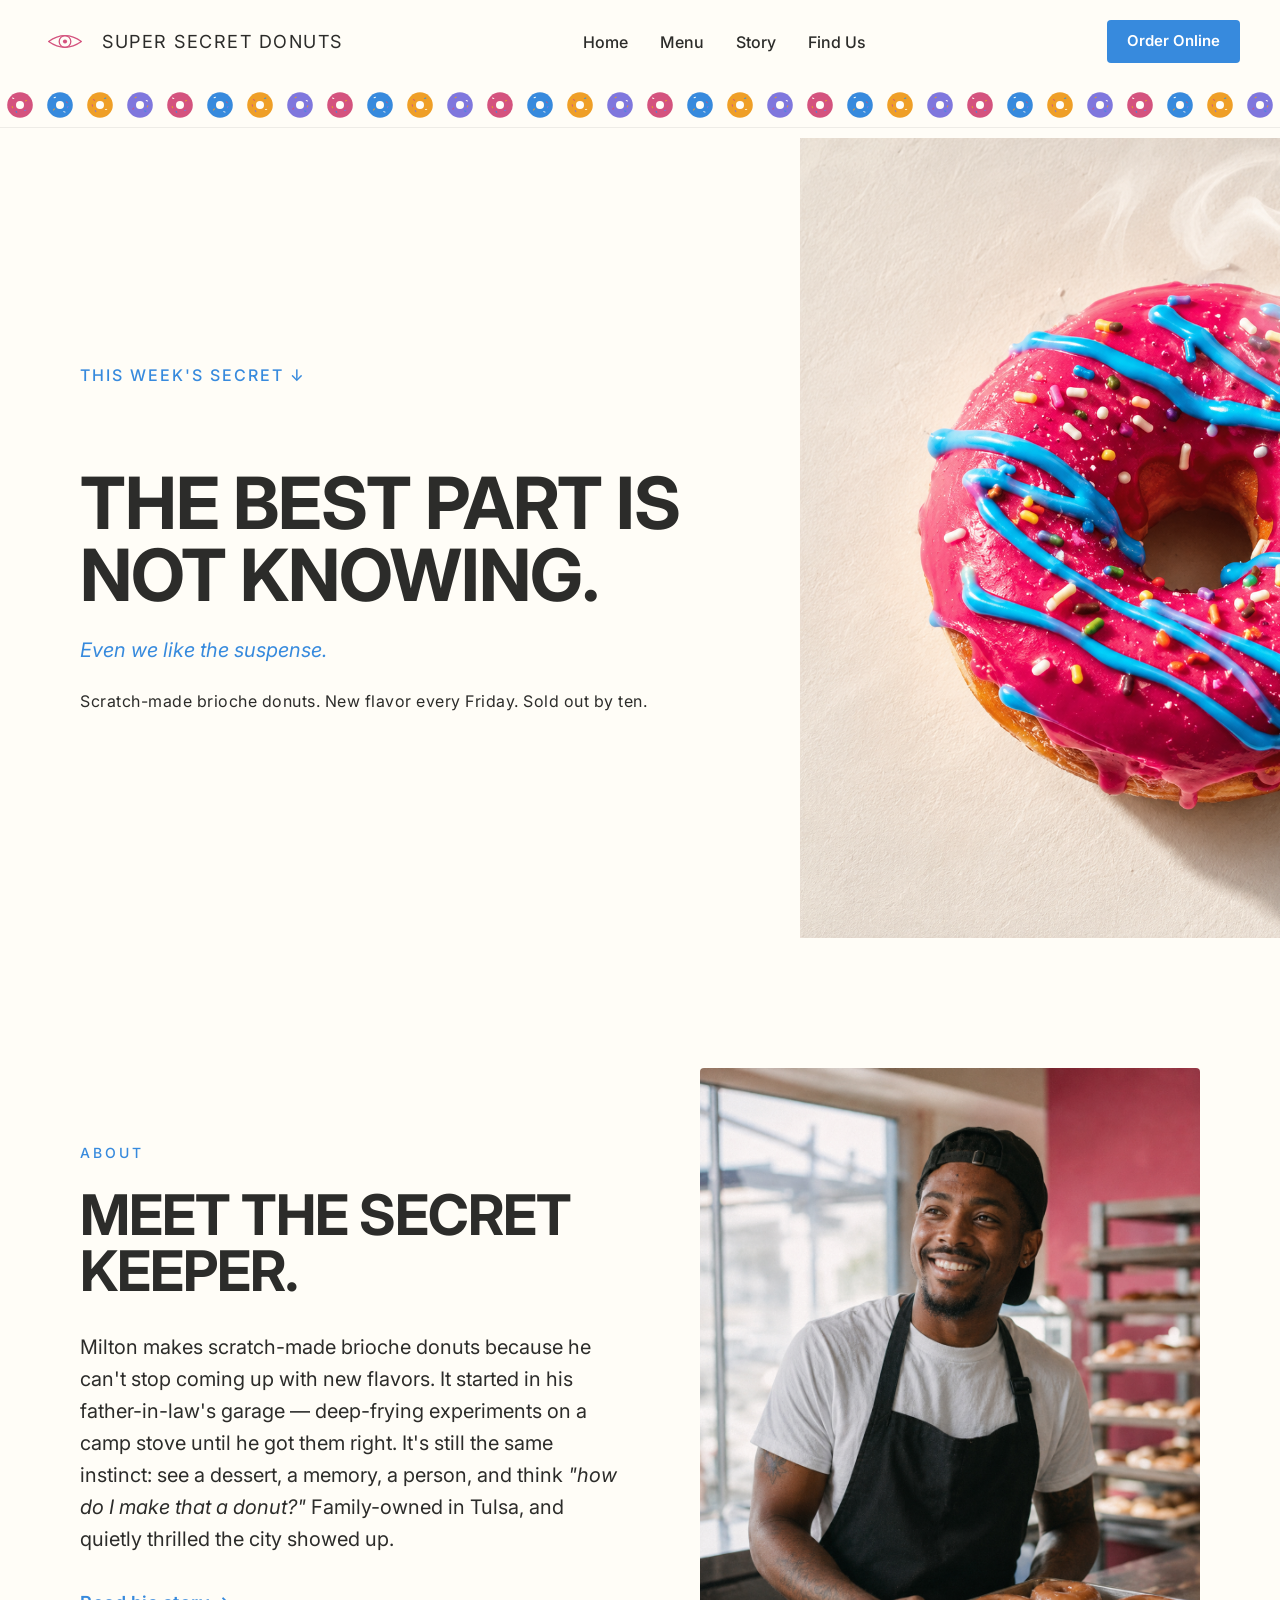
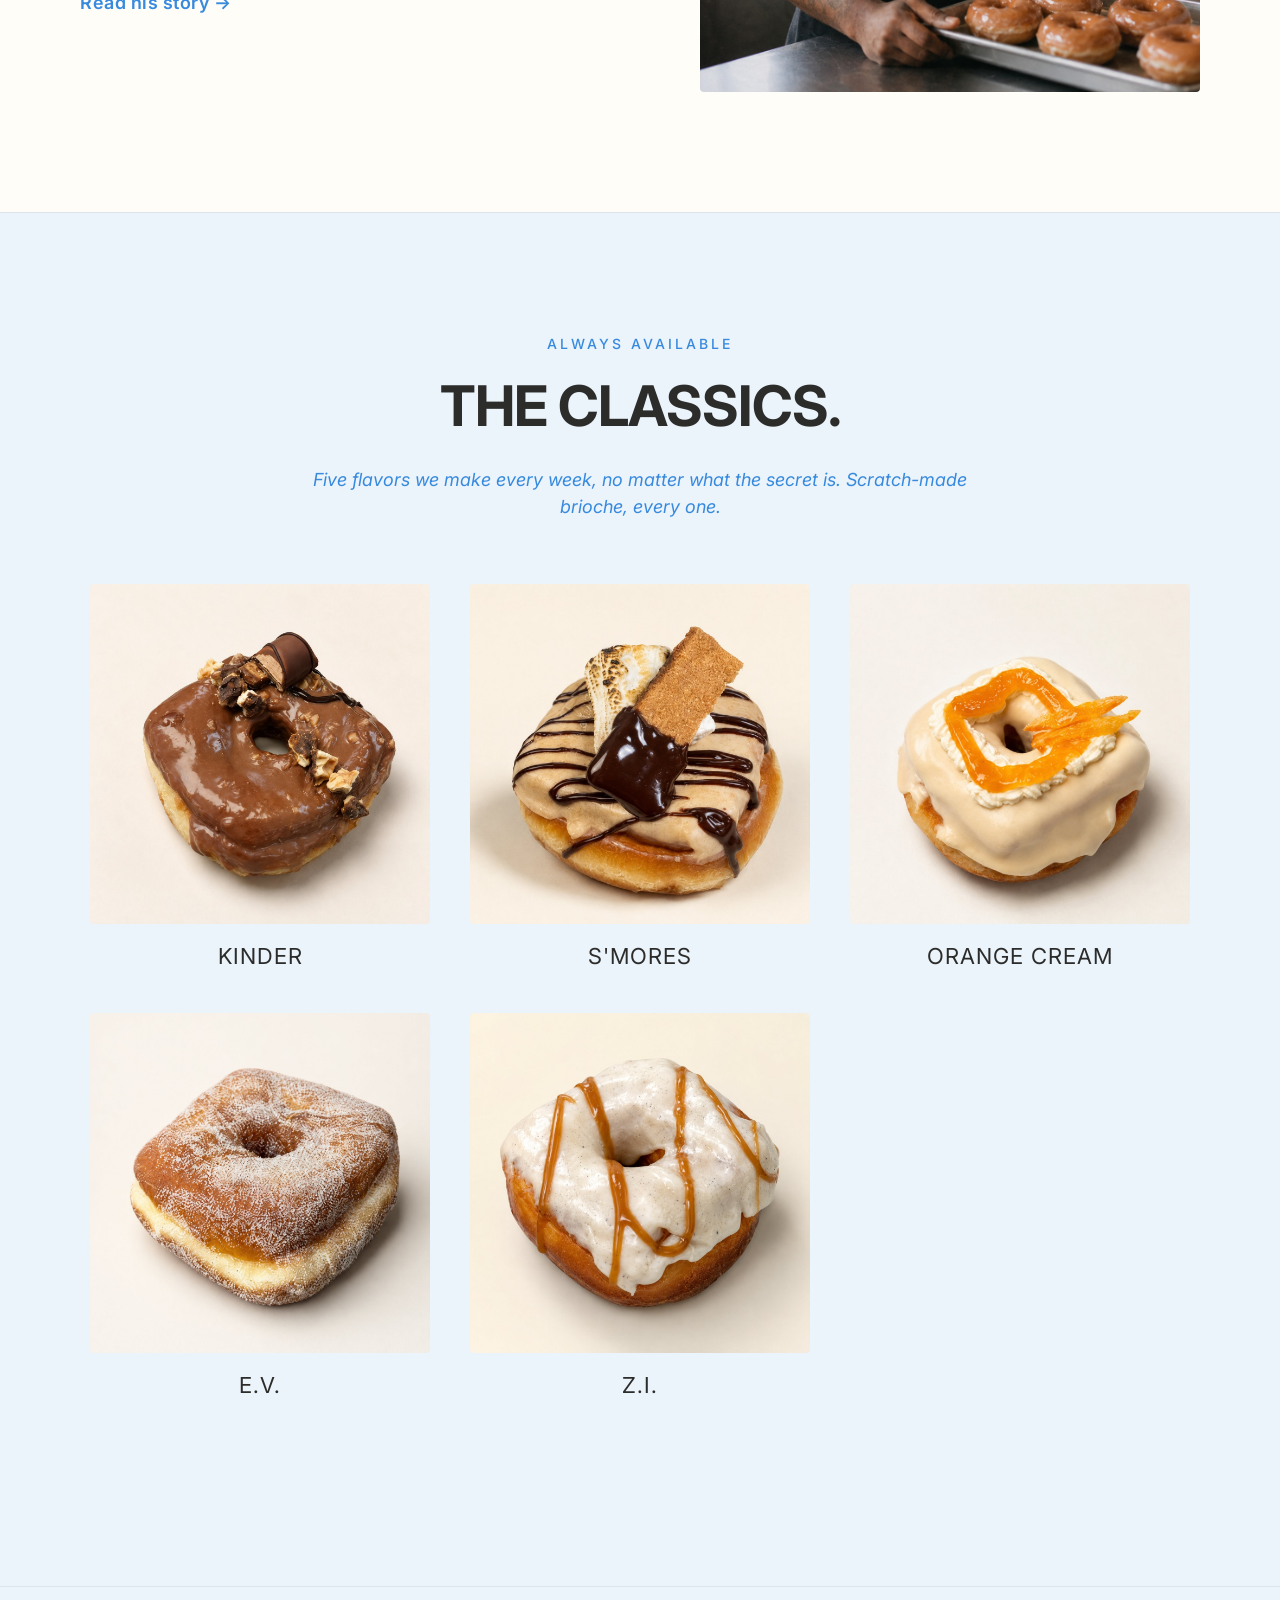
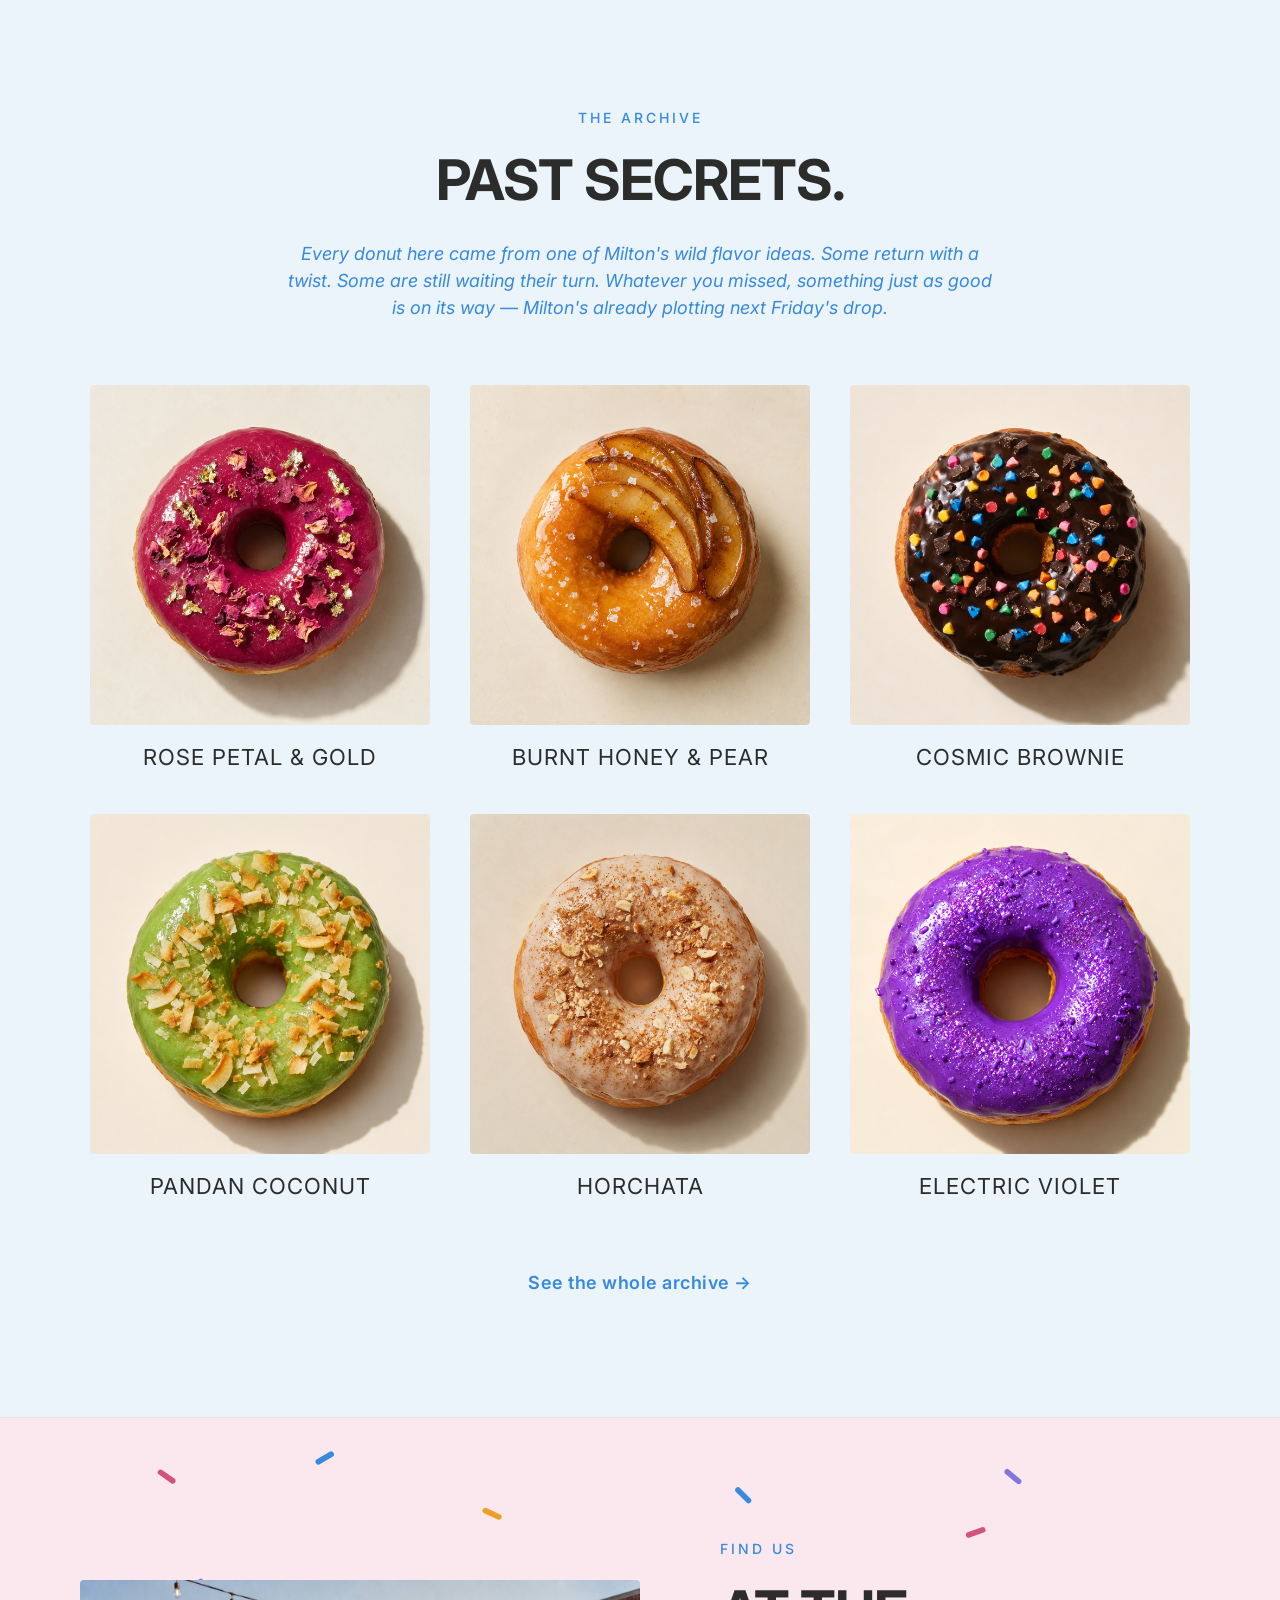
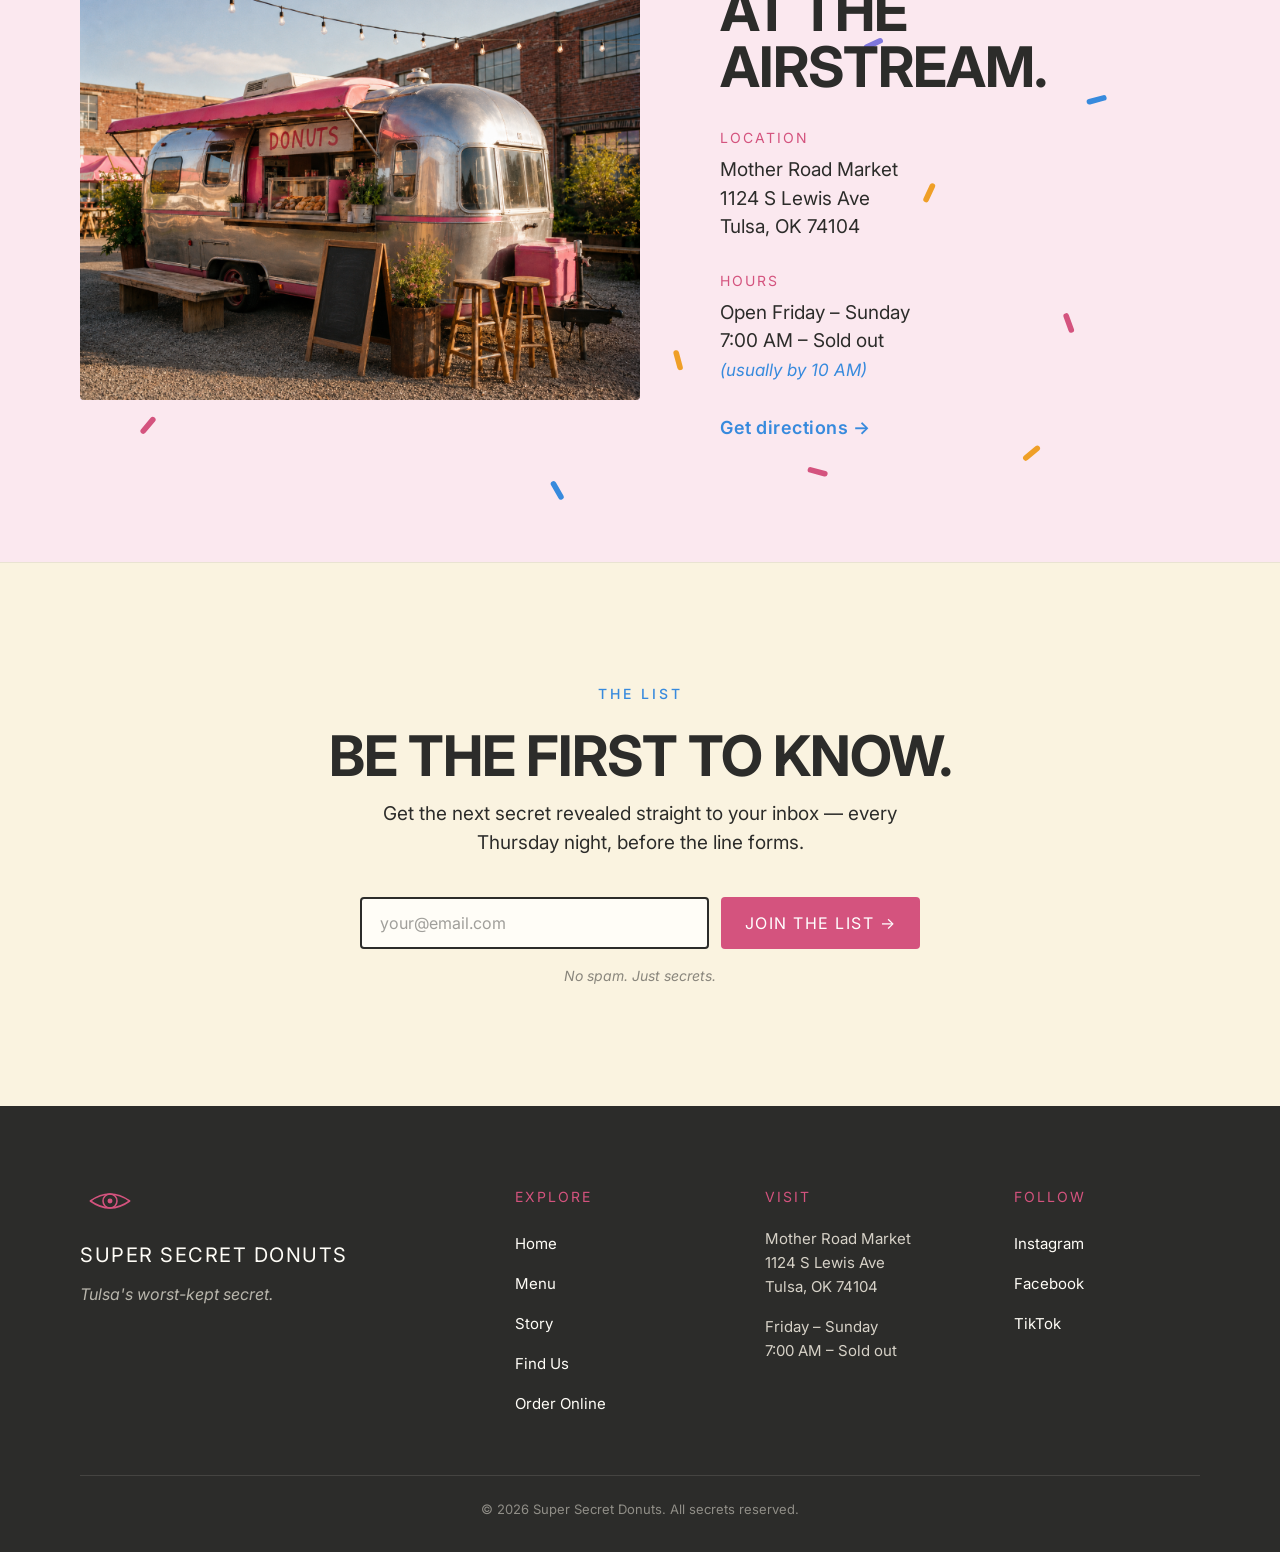
==== index.html @ f41af001 "Add files via upload" ====
<!DOCTYPE html>
<html lang="en">
<head>
<meta charset="UTF-8" />
<meta name="viewport" content="width=device-width, initial-scale=1.0" />
<title>Super Secret Donuts — Tulsa</title>
<link rel="stylesheet" href="styles.css" />
<link href="https://fonts.googleapis.com/css2?family=Inter:wght@400;500;600&display=swap" rel="stylesheet" />
</head>
<body>
<!-- NAVIGATION BAR -->
<nav class="nav">
<div class="nav-left">
<svg class="logo" viewBox="-2 -4 104 58" xmlns="http://www.w3.org/2000/svg" aria-label="Super Secret Donuts logo">
<path d="M 12 25 Q 50 -2 88 25 Q 50 52 12 25 Z" fill="none" stroke="#D4537E" stroke-width="3" stroke-linejoin="round"/>
<circle cx="50" cy="25" r="13.5" fill="none" stroke="#D4537E" stroke-width="3"/>
<circle cx="50" cy="25" r="4.8" fill="#D4537E"/>
</svg>
<span class="wordmark">SUPER SECRET DONUTS</span>
</div>
<ul class="nav-links">
<li><a href="index.html">Home</a></li>
<li><a href="menu.html">Menu</a></li>
<li><a href="story.html">Story</a></li>
<li><a href="findus.html">Find Us</a></li>
</ul>
<a href="order.html" class="order-button">Order Online</a>
</nav>

<!-- DONUT BORDER STRIP -->
<div class="donut-border" aria-hidden="true">
<svg width="0" height="0" style="position:absolute" aria-hidden="true">
<defs>
<g id="donut-mag"><circle cx="20" cy="20" r="16" fill="#D4537E"/><circle cx="20" cy="20" r="5" fill="#FFFDF7"/><rect x="10" y="11" width="3" height="1.2" rx="0.6" fill="#FFFDF7" transform="rotate(25 11.5 11.6)"/><rect x="26" y="14" width="3" height="1.2" rx="0.6" fill="#EF9F27" transform="rotate(-30 27.5 14.6)"/><rect x="14" y="28" width="3" height="1.2" rx="0.6" fill="#378ADD" transform="rotate(55 15.5 28.6)"/><rect x="25" y="26" width="3" height="1.2" rx="0.6" fill="#7F77DD" transform="rotate(-15 26.5 26.6)"/><rect x="9" y="22" width="3" height="1.2" rx="0.6" fill="#EF9F27" transform="rotate(70 10.5 22.6)"/></g>
<g id="donut-cyan"><circle cx="20" cy="20" r="16" fill="#378ADD"/><circle cx="20" cy="20" r="5" fill="#FFFDF7"/><rect x="12" y="10" width="3" height="1.2" rx="0.6" fill="#FFFDF7" transform="rotate(-20 13.5 10.6)"/><rect x="27" y="16" width="3" height="1.2" rx="0.6" fill="#D4537E" transform="rotate(40 28.5 16.6)"/><rect x="11" y="25" width="3" height="1.2" rx="0.6" fill="#EF9F27" transform="rotate(-50 12.5 25.6)"/><rect x="24" y="28" width="3" height="1.2" rx="0.6" fill="#FFFDF7" transform="rotate(20 25.5 28.6)"/><rect x="28" y="22" width="3" height="1.2" rx="0.6" fill="#7F77DD" transform="rotate(-60 29.5 22.6)"/></g>
<g id="donut-yel"><circle cx="20" cy="20" r="16" fill="#EF9F27"/><circle cx="20" cy="20" r="5" fill="#FFFDF7"/><rect x="11" y="13" width="3" height="1.2" rx="0.6" fill="#D4537E" transform="rotate(35 12.5 13.6)"/><rect x="25" y="11" width="3" height="1.2" rx="0.6" fill="#378ADD" transform="rotate(-25 26.5 11.6)"/><rect x="13" y="27" width="3" height="1.2" rx="0.6" fill="#7F77DD" transform="rotate(60 14.5 27.6)"/><rect x="26" y="25" width="3" height="1.2" rx="0.6" fill="#FFFDF7" transform="rotate(-10 27.5 25.6)"/><rect x="9" y="20" width="3" height="1.2" rx="0.6" fill="#D4537E" transform="rotate(75 10.5 20.6)"/></g>
<g id="donut-pur"><circle cx="20" cy="20" r="16" fill="#7F77DD"/><circle cx="20" cy="20" r="5" fill="#FFFDF7"/><rect x="13" y="10" width="3" height="1.2" rx="0.6" fill="#EF9F27" transform="rotate(-30 14.5 10.6)"/><rect x="27" y="14" width="3" height="1.2" rx="0.6" fill="#FFFDF7" transform="rotate(25 28.5 14.6)"/><rect x="10" y="24" width="3" height="1.2" rx="0.6" fill="#D4537E" transform="rotate(-55 11.5 24.6)"/><rect x="25" y="27" width="3" height="1.2" rx="0.6" fill="#378ADD" transform="rotate(15 26.5 27.6)"/><rect x="28" y="21" width="3" height="1.2" rx="0.6" fill="#EF9F27" transform="rotate(-65 29.5 21.6)"/></g>
</defs>
</svg>
<svg class="donut-icon" viewBox="0 0 40 40" xmlns="http://www.w3.org/2000/svg"><use href="#donut-mag"/></svg>
<svg class="donut-icon" viewBox="0 0 40 40" xmlns="http://www.w3.org/2000/svg"><use href="#donut-cyan"/></svg>
<svg class="donut-icon" viewBox="0 0 40 40" xmlns="http://www.w3.org/2000/svg"><use href="#donut-yel"/></svg>
<svg class="donut-icon" viewBox="0 0 40 40" xmlns="http://www.w3.org/2000/svg"><use href="#donut-pur"/></svg>
<svg class="donut-icon" viewBox="0 0 40 40" xmlns="http://www.w3.org/2000/svg"><use href="#donut-mag"/></svg>
<svg class="donut-icon" viewBox="0 0 40 40" xmlns="http://www.w3.org/2000/svg"><use href="#donut-cyan"/></svg>
<svg class="donut-icon" viewBox="0 0 40 40" xmlns="http://www.w3.org/2000/svg"><use href="#donut-yel"/></svg>
<svg class="donut-icon" viewBox="0 0 40 40" xmlns="http://www.w3.org/2000/svg"><use href="#donut-pur"/></svg>
<svg class="donut-icon" viewBox="0 0 40 40" xmlns="http://www.w3.org/2000/svg"><use href="#donut-mag"/></svg>
<svg class="donut-icon" viewBox="0 0 40 40" xmlns="http://www.w3.org/2000/svg"><use href="#donut-cyan"/></svg>
<svg class="donut-icon" viewBox="0 0 40 40" xmlns="http://www.w3.org/2000/svg"><use href="#donut-yel"/></svg>
<svg class="donut-icon" viewBox="0 0 40 40" xmlns="http://www.w3.org/2000/svg"><use href="#donut-pur"/></svg>
<svg class="donut-icon" viewBox="0 0 40 40" xmlns="http://www.w3.org/2000/svg"><use href="#donut-mag"/></svg>
<svg class="donut-icon" viewBox="0 0 40 40" xmlns="http://www.w3.org/2000/svg"><use href="#donut-cyan"/></svg>
<svg class="donut-icon" viewBox="0 0 40 40" xmlns="http://www.w3.org/2000/svg"><use href="#donut-yel"/></svg>
<svg class="donut-icon" viewBox="0 0 40 40" xmlns="http://www.w3.org/2000/svg"><use href="#donut-pur"/></svg>
<svg class="donut-icon" viewBox="0 0 40 40" xmlns="http://www.w3.org/2000/svg"><use href="#donut-mag"/></svg>
<svg class="donut-icon" viewBox="0 0 40 40" xmlns="http://www.w3.org/2000/svg"><use href="#donut-cyan"/></svg>
<svg class="donut-icon" viewBox="0 0 40 40" xmlns="http://www.w3.org/2000/svg"><use href="#donut-yel"/></svg>
<svg class="donut-icon" viewBox="0 0 40 40" xmlns="http://www.w3.org/2000/svg"><use href="#donut-pur"/></svg>
<svg class="donut-icon" viewBox="0 0 40 40" xmlns="http://www.w3.org/2000/svg"><use href="#donut-mag"/></svg>
<svg class="donut-icon" viewBox="0 0 40 40" xmlns="http://www.w3.org/2000/svg"><use href="#donut-cyan"/></svg>
<svg class="donut-icon" viewBox="0 0 40 40" xmlns="http://www.w3.org/2000/svg"><use href="#donut-yel"/></svg>
<svg class="donut-icon" viewBox="0 0 40 40" xmlns="http://www.w3.org/2000/svg"><use href="#donut-pur"/></svg>
<svg class="donut-icon" viewBox="0 0 40 40" xmlns="http://www.w3.org/2000/svg"><use href="#donut-mag"/></svg>
<svg class="donut-icon" viewBox="0 0 40 40" xmlns="http://www.w3.org/2000/svg"><use href="#donut-cyan"/></svg>
<svg class="donut-icon" viewBox="0 0 40 40" xmlns="http://www.w3.org/2000/svg"><use href="#donut-yel"/></svg>
<svg class="donut-icon" viewBox="0 0 40 40" xmlns="http://www.w3.org/2000/svg"><use href="#donut-pur"/></svg>
<svg class="donut-icon" viewBox="0 0 40 40" xmlns="http://www.w3.org/2000/svg"><use href="#donut-mag"/></svg>
<svg class="donut-icon" viewBox="0 0 40 40" xmlns="http://www.w3.org/2000/svg"><use href="#donut-cyan"/></svg>
<svg class="donut-icon" viewBox="0 0 40 40" xmlns="http://www.w3.org/2000/svg"><use href="#donut-yel"/></svg>
<svg class="donut-icon" viewBox="0 0 40 40" xmlns="http://www.w3.org/2000/svg"><use href="#donut-pur"/></svg>
</div>

<!-- HERO ZONE -->
<section class="hero">
<div class="hero-text">
<p class="overline">THIS WEEK'S SECRET <span class="arrow">&darr;</span></p>
<h1 class="headline">THE BEST PART IS NOT KNOWING.</h1>
<p class="subtitle">Even we like the suspense.</p>
<p class="hero-explainer">Scratch-made brioche donuts. New flavor every Friday. Sold out by ten.</p>
</div>
<div class="hero-image">
<img src="donut-hero.jpg" alt="A pink-glazed donut with electric blue icing drizzle and colorful sprinkles" />
</div>
</section>

<!-- ABOUT PREVIEW -->
<section class="about-preview">
<div class="about-text">
<p class="section-overline">ABOUT</p>
<h2 class="section-headline">MEET THE SECRET KEEPER.</h2>
<p class="section-body">
Milton makes scratch-made brioche donuts because he can't stop coming up with new flavors. It started in his father-in-law's garage &mdash; deep-frying experiments on a camp stove until he got them right. It's still the same instinct: see a dessert, a memory, a person, and think <em>"how do I make that a donut?"</em> Family-owned in Tulsa, and quietly thrilled the city showed up.
</p>
<a href="story.html" class="text-link">Read his story &rarr;</a>
</div>
<div class="about-image">
<img src="founder.jpg" alt="Milton Perry, founder of Super Secret Donuts, smiling and holding a tray of glazed donuts" />
</div>
</section>

<!-- THE CLASSICS -->
<section class="archive-preview">
<div class="archive-header">
<p class="section-overline">ALWAYS AVAILABLE</p>
<h2 class="section-headline">THE CLASSICS.</h2>
<p class="archive-intro">Five flavors we make every week, no matter what the secret is. Scratch-made brioche, every one.</p>
</div>
<div class="archive-grid">
<div class="archive-card">
<img src="classic-kinder.jpg" alt="Kinder donut with hazelnut chocolate buttercream, crushed hazelnuts, waffle cone pieces, and a Kinder Bueno garnish" />
<p class="archive-name">KINDER</p>
</div>
<div class="archive-card">
<img src="classic-smores.jpg" alt="S'mores donut with graham cracker buttercream, dark chocolate ganache, toasted vanilla bean marshmallow, and a chocolate-dipped graham cracker" />
<p class="archive-name">S'MORES</p>
</div>
<div class="archive-card">
<img src="classic-orange.jpg" alt="Orange Cream donut with orange icing, piped orange-infused cream, marmalade, and candied orange peel" />
<p class="archive-name">ORANGE CREAM</p>
</div>
<div class="archive-card">
<img src="classic-ev.jpg" alt="E.V. donut coated in cinnamon sugar with clove, ginger, nutmeg, sea salt, and sparkling sugar" />
<p class="archive-name">E.V.</p>
</div>
<div class="archive-card">
<img src="classic-zi.jpg" alt="Z.I. donut with browned-butter icing, browned-butter caramel drizzle, and smoked salt" />
<p class="archive-name">Z.I.</p>
</div>
</div>
</section>

<!-- FLAVOR ARCHIVE PREVIEW -->
<section class="archive-preview">
<div class="archive-header">
<p class="section-overline">THE ARCHIVE</p>
<h2 class="section-headline">PAST SECRETS.</h2>
<p class="archive-intro">Every donut here came from one of Milton's wild flavor ideas. Some return with a twist. Some are still waiting their turn. Whatever you missed, something just as good is on its way &mdash; Milton's already plotting next Friday's drop.</p>
</div>
<div class="archive-grid">
<div class="archive-card">
<img src="donut-1.jpg" alt="Rose petal and gold donut with magenta glaze" />
<p class="archive-name">ROSE PETAL &amp; GOLD</p>
</div>
<div class="archive-card">
<img src="donut-2.jpg" alt="Burnt honey and pear donut with caramelized pear slices" />
<p class="archive-name">BURNT HONEY &amp; PEAR</p>
</div>
<div class="archive-card">
<img src="donut-3.jpg" alt="Cosmic brownie donut with chocolate glaze and rainbow chips" />
<p class="archive-name">COSMIC BROWNIE</p>
</div>
<div class="archive-card">
<img src="donut-4.jpg" alt="Pandan coconut donut with green glaze and toasted coconut" />
<p class="archive-name">PANDAN COCONUT</p>
</div>
<div class="archive-card">
<img src="donut-5.jpg" alt="Horchata donut with cinnamon vanilla glaze and crushed almonds" />
<p class="archive-name">HORCHATA</p>
</div>
<div class="archive-card">
<img src="donut-6.jpg" alt="Electric violet donut with purple glaze and shimmering glitter" />
<p class="archive-name">ELECTRIC VIOLET</p>
</div>
</div>
<div class="archive-footer">
<a href="menu.html" class="text-link">See the whole archive &rarr;</a>
</div>
</section>

<!-- FIND US PREVIEW -->
<section class="findus-preview">
<svg class="findus-sprinkles" viewBox="0 0 1200 800" xmlns="http://www.w3.org/2000/svg" aria-hidden="true">
<rect x="80" y="60" width="22" height="6" rx="3" fill="#D4537E" transform="rotate(35 91 63)"/>
<rect x="950" y="120" width="22" height="6" rx="3" fill="#D4537E" transform="rotate(-20 961 123)"/>
<rect x="1050" y="540" width="22" height="6" rx="3" fill="#D4537E" transform="rotate(70 1061 543)"/>
<rect x="60" y="650" width="22" height="6" rx="3" fill="#D4537E" transform="rotate(-50 71 653)"/>
<rect x="780" y="700" width="22" height="6" rx="3" fill="#D4537E" transform="rotate(15 791 703)"/>
<rect x="250" y="40" width="22" height="6" rx="3" fill="#378ADD" transform="rotate(-30 261 43)"/>
<rect x="700" y="80" width="22" height="6" rx="3" fill="#378ADD" transform="rotate(45 711 83)"/>
<rect x="40" y="400" width="22" height="6" rx="3" fill="#378ADD" transform="rotate(80 51 403)"/>
<rect x="1080" y="300" width="22" height="6" rx="3" fill="#378ADD" transform="rotate(-15 1091 303)"/>
<rect x="500" y="720" width="22" height="6" rx="3" fill="#378ADD" transform="rotate(60 511 723)"/>
<rect x="430" y="100" width="22" height="6" rx="3" fill="#EF9F27" transform="rotate(25 441 103)"/>
<rect x="900" y="400" width="22" height="6" rx="3" fill="#EF9F27" transform="rotate(-65 911 403)"/>
<rect x="170" y="520" width="22" height="6" rx="3" fill="#EF9F27" transform="rotate(10 181 523)"/>
<rect x="1010" y="680" width="22" height="6" rx="3" fill="#EF9F27" transform="rotate(-40 1021 683)"/>
<rect x="630" y="580" width="22" height="6" rx="3" fill="#EF9F27" transform="rotate(75 641 583)"/>
<rect x="320" y="280" width="22" height="6" rx="3" fill="#7F77DD" transform="rotate(50 331 283)"/>
<rect x="840" y="240" width="22" height="6" rx="3" fill="#7F77DD" transform="rotate(-25 851 243)"/>
<rect x="120" y="180" width="22" height="6" rx="3" fill="#7F77DD" transform="rotate(65 131 183)"/>
<rect x="560" y="380" width="22" height="6" rx="3" fill="#7F77DD" transform="rotate(-10 571 383)"/>
<rect x="990" y="60" width="22" height="6" rx="3" fill="#7F77DD" transform="rotate(40 1001 63)"/>
</svg>
<div class="findus-image">
<img src="airstream.jpg" alt="The Super Secret Donuts airstream parked at Mother Road Market with pink awning, donut display, and string lights overhead" />
</div>
<div class="findus-text">
<p class="section-overline">FIND US</p>
<h2 class="section-headline">AT THE AIRSTREAM.</h2>
<div class="findus-details">
<p class="findus-label">LOCATION</p>
<p class="findus-info">Mother Road Market<br />1124 S Lewis Ave<br />Tulsa, OK 74104</p>
</div>
<div class="findus-details">
<p class="findus-label">HOURS</p>
<p class="findus-info">Open Friday &ndash; Sunday<br />7:00 AM &ndash; Sold out<br /><span class="findus-aside">(usually by 10 AM)</span></p>
</div>
<a href="findus.html" class="text-link">Get directions &rarr;</a>
</div>
</section>

<!-- NEWSLETTER SIGNUP -->
<section class="newsletter">
<p class="section-overline">THE LIST</p>
<h2 class="newsletter-headline">BE THE FIRST TO KNOW.</h2>
<p class="newsletter-subtitle">Get the next secret revealed straight to your inbox &mdash; every Thursday night, before the line forms.</p>
<form class="newsletter-form" onsubmit="event.preventDefault(); alert('Welcome to the secret. We\'ll be in touch.');">
<input type="email" class="newsletter-input" placeholder="your@email.com" required aria-label="Email address"/>
<button type="submit" class="newsletter-button">JOIN THE LIST &rarr;</button>
</form>
<p class="newsletter-fineprint">No spam. Just secrets.</p>
</section>

<!-- FOOTER -->
<footer class="footer">
<div class="footer-grid">
<div class="footer-brand">
<svg class="footer-logo" viewBox="-2 -4 104 58" xmlns="http://www.w3.org/2000/svg" aria-label="Super Secret Donuts logo">
<path d="M 12 25 Q 50 -2 88 25 Q 50 52 12 25 Z" fill="none" stroke="#D4537E" stroke-width="3" stroke-linejoin="round"/>
<circle cx="50" cy="25" r="13.5" fill="none" stroke="#D4537E" stroke-width="3"/>
<circle cx="50" cy="25" r="4.8" fill="#D4537E"/>
</svg>
<p class="footer-wordmark">SUPER SECRET DONUTS</p>
<p class="footer-tagline">Tulsa's worst-kept secret.</p>
</div>
<div class="footer-column">
<p class="footer-heading">EXPLORE</p>
<ul class="footer-links">
<li><a href="index.html">Home</a></li>
<li><a href="menu.html">Menu</a></li>
<li><a href="story.html">Story</a></li>
<li><a href="findus.html">Find Us</a></li>
<li><a href="order.html">Order Online</a></li>
</ul>
</div>
<div class="footer-column">
<p class="footer-heading">VISIT</p>
<p class="footer-info">Mother Road Market<br/>1124 S Lewis Ave<br/>Tulsa, OK 74104</p>
<p class="footer-info">Friday &ndash; Sunday<br/>7:00 AM &ndash; Sold out</p>
</div>
<div class="footer-column">
<p class="footer-heading">FOLLOW</p>
<ul class="footer-links">
<li><a href="https://www.instagram.com/ssdtulsa/" target="_blank" rel="noopener">Instagram</a></li>
<li><a href="https://www.facebook.com/p/Super-Secret-Donuts-Tulsa-61566325681007/" target="_blank" rel="noopener">Facebook</a></li>
<li><a href="https://www.tiktok.com/@supersecretdonuts" target="_blank" rel="noopener">TikTok</a></li>
</ul>
</div>
</div>
<div class="footer-bottom">
<p>&copy; 2026 Super Secret Donuts. All secrets reserved.</p>
</div>
</footer>

</body>
</html>
---- styles.css ----
/* ============================================
   SUPER SECRET DONUTS — STYLESHEET
   ============================================ */

:root {
  --magenta: #D4537E;
  --cyan: #378ADD;
  --yellow: #EF9F27;
  --purple: #7F77DD;
  --cream: #FFFDF7;
  --charcoal: #2C2C2A;
}

* {
  margin: 0;
  padding: 0;
  box-sizing: border-box;
}

body {
  background-color: var(--cream);
  color: var(--charcoal);
  font-family: 'Inter', sans-serif;
  font-size: 20px;
  line-height: 1.5;
  overflow-x: hidden;
}

/* ---- NAVIGATION ---- */
.nav {
  display: flex;
  align-items: center;
  justify-content: space-between;
  padding: 20px 40px;
  background-color: var(--cream);
  position: sticky;
  top: 0;
  z-index: 100;
}

/* ---- DONUT BORDER STRIP ---- */
.donut-border {
  display: flex;
  align-items: center;
  justify-content: space-around;
  flex-wrap: nowrap;
  gap: 0;
  padding: 6px 0;
  background-color: var(--cream);
  position: sticky;
  top: 80px;
  z-index: 99;
  border-bottom: 1px solid rgba(44, 44, 42, 0.08);
  overflow: hidden;
  width: 100%;
}

.donut-icon {
  width: 32px;
  height: 32px;
  flex-shrink: 0;
}

.nav-left {
  display: flex;
  align-items: center;
  gap: 12px;
}

.logo {
  width: 50px;
  height: 25px;
}

.wordmark {
  font-family: 'Impact', 'Anton', 'Inter', sans-serif;
  font-size: 18px;
  letter-spacing: 1.5px;
  color: var(--charcoal);
}

.nav-links {
  display: flex;
  gap: 32px;
  list-style: none;
}

.nav-links a {
  color: var(--charcoal);
  text-decoration: none;
  font-size: 16px;
  font-weight: 500;
  transition: color 0.2s ease;
}

.nav-links a:hover {
  color: var(--magenta);
}

.order-button {
  background-color: var(--cyan);
  color: white;
  padding: 10px 20px;
  border-radius: 4px;
  text-decoration: none;
  font-weight: 600;
  font-size: 15px;
  transition: background-color 0.2s ease;
}

.order-button:hover {
  background-color: #2870BC;
}

/* ---- HERO ZONE ---- */
.hero {
  display: flex;
  align-items: center;
  justify-content: space-between;
  min-height: calc(100vh - 80px);
  padding: 60px 40px 60px 80px;
  position: relative;
  overflow: hidden;
}

.hero-text {
  max-width: 600px;
  z-index: 2;
}

.overline {
  font-size: 16px;
  color: var(--cyan);
  letter-spacing: 2px;
  margin-bottom: 80px;
  font-weight: 500;
}

.arrow {
  display: inline-block;
  animation: bounce 2s ease-in-out infinite;
}

@keyframes bounce {
  0%, 100% { transform: translateY(0); }
  50% { transform: translateY(6px); }
}

.headline {
  font-family: 'Impact', 'Anton', 'Inter', sans-serif;
  font-size: 72px;
  line-height: 1;
  color: var(--charcoal);
  letter-spacing: -1px;
  margin-bottom: 24px;
  animation: fadeIn 1.2s ease-out;
}

.subtitle {
  font-size: 20px;
  font-style: italic;
  color: var(--cyan);
  animation: fadeIn 1.6s ease-out;
}

.hero-explainer {
  font-size: 16px;
  color: var(--charcoal);
  margin-top: 24px;
  letter-spacing: 0.5px;
  animation: fadeIn 2s ease-out;
}

@keyframes fadeIn {
  from { opacity: 0; transform: translateY(10px); }
  to { opacity: 1; transform: translateY(0); }
}

.hero-image {
  position: absolute;
  right: -25%;
  top: 50%;
  transform: translateY(-50%);
  width: 70%;
  max-width: 800px;
  z-index: 1;
}

.hero-image img {
  width: 100%;
  height: auto;
  display: block;
}

/* ---- ABOUT PREVIEW ---- */
.about-preview {
  display: flex;
  align-items: center;
  justify-content: space-between;
  gap: 80px;
  padding: 120px 80px;
  background-color: var(--cream);
}

.about-text {
  flex: 1;
  max-width: 540px;
}

.section-overline {
  font-size: 14px;
  color: var(--cyan);
  letter-spacing: 3px;
  margin-bottom: 24px;
  font-weight: 500;
}

.section-headline {
  font-family: 'Impact', 'Anton', 'Inter', sans-serif;
  font-size: 56px;
  line-height: 1;
  color: var(--charcoal);
  letter-spacing: -1px;
  margin-bottom: 32px;
}

.section-body {
  font-size: 20px;
  line-height: 1.6;
  color: var(--charcoal);
  margin-bottom: 32px;
}

.text-link {
  display: inline-block;
  color: var(--cyan);
  text-decoration: none;
  font-size: 18px;
  font-weight: 600;
  letter-spacing: 0.5px;
  transition: transform 0.2s ease, color 0.2s ease;
}

.text-link:hover {
  color: var(--magenta);
  transform: translateX(4px);
}

.about-image {
  flex: 1;
  max-width: 500px;
}

.about-image img {
  width: 100%;
  height: auto;
  display: block;
  border-radius: 4px;
}

/* ============================================
   FLAVOR ARCHIVE PREVIEW
   ============================================ */

.archive-preview {
  padding: 120px 80px;
  background-color: #EBF3FB;
  border-top: 1px solid rgba(44, 44, 42, 0.08);
}

.archive-header {
  text-align: center;
  max-width: 720px;
  margin: 0 auto 64px auto;
}

.archive-intro {
  font-size: 18px;
  font-style: italic;
  color: var(--cyan);
  margin-top: 16px;
}

.archive-grid {
  display: grid;
  grid-template-columns: repeat(3, 1fr);
  gap: 40px;
  max-width: 1100px;
  margin: 0 auto 64px auto;
}

.archive-card {
  display: flex;
  flex-direction: column;
  align-items: center;
  transition: transform 0.3s ease;
}

.archive-card:hover {
  transform: translateY(-4px);
}

.archive-card img {
  width: 100%;
  height: auto;
  display: block;
  border-radius: 4px;
  margin-bottom: 16px;
}

.archive-name {
  font-family: 'Impact', 'Anton', 'Inter', sans-serif;
  font-size: 22px;
  letter-spacing: 1px;
  color: var(--charcoal);
  text-align: center;
}

.archive-footer {
  text-align: center;
}

/* ============================================
   FIND US PREVIEW
   ============================================ */

.findus-preview {
  display: flex;
  align-items: center;
  justify-content: space-between;
  gap: 80px;
  padding: 120px 80px;
  background-color: #FBE8EF;
  border-top: 1px solid rgba(44, 44, 42, 0.08);
  position: relative;
  overflow: hidden;
}

.findus-sprinkles {
  position: absolute;
  top: 0;
  left: 0;
  width: 100%;
  height: 100%;
  pointer-events: none;
  z-index: 1;
}

.findus-image,
.findus-text {
  position: relative;
  z-index: 2;
}

.findus-image {
  flex: 1;
  max-width: 600px;
}

.findus-image img {
  width: 100%;
  height: auto;
  display: block;
  border-radius: 4px;
}

.findus-text {
  flex: 1;
  max-width: 480px;
}

.findus-details {
  margin-bottom: 28px;
}

.findus-label {
  font-family: 'Impact', 'Anton', 'Inter', sans-serif;
  font-size: 14px;
  letter-spacing: 2px;
  color: var(--magenta);
  margin-bottom: 8px;
}

.findus-info {
  font-size: 19px;
  line-height: 1.5;
  color: var(--charcoal);
}

.findus-aside {
  font-style: italic;
  color: var(--cyan);
  font-size: 17px;
}

/* ============================================
   NEWSLETTER SIGNUP
   ============================================ */

.newsletter {
  padding: 120px 80px;
  background-color: #FAF3E0;
  text-align: center;
  border-top: 1px solid rgba(44, 44, 42, 0.08);
}

.newsletter-headline {
  font-family: 'Impact', 'Anton', 'Inter', sans-serif;
  font-size: 56px;
  line-height: 1;
  color: var(--charcoal);
  letter-spacing: -1px;
  margin-bottom: 16px;
}

.newsletter-subtitle {
  font-size: 19px;
  color: var(--charcoal);
  max-width: 560px;
  margin: 0 auto 40px auto;
  line-height: 1.5;
}

.newsletter-form {
  display: flex;
  justify-content: center;
  gap: 12px;
  max-width: 560px;
  margin: 0 auto 16px auto;
}

.newsletter-input {
  flex: 1;
  padding: 14px 18px;
  border: 2px solid var(--charcoal);
  background-color: var(--cream);
  color: var(--charcoal);
  font-family: 'Inter', sans-serif;
  font-size: 16px;
  border-radius: 4px;
  outline: none;
  transition: border-color 0.2s ease;
}

.newsletter-input:focus {
  border-color: var(--magenta);
}

.newsletter-input::placeholder {
  color: rgba(44, 44, 42, 0.45);
}

.newsletter-button {
  padding: 14px 24px;
  background-color: var(--magenta);
  color: white;
  border: none;
  font-family: 'Impact', 'Anton', 'Inter', sans-serif;
  font-size: 16px;
  letter-spacing: 1.5px;
  border-radius: 4px;
  cursor: pointer;
  transition: background-color 0.2s ease, transform 0.2s ease;
}

.newsletter-button:hover {
  background-color: #B8426A;
  transform: translateX(2px);
}

.newsletter-fineprint {
  font-size: 14px;
  font-style: italic;
  color: rgba(44, 44, 42, 0.55);
  margin-top: 8px;
}

/* ============================================
   FOOTER
   ============================================ */

.footer {
  background-color: var(--charcoal);
  color: var(--cream);
  padding: 80px 80px 32px 80px;
}

.footer-grid {
  display: grid;
  grid-template-columns: 2fr 1fr 1fr 1fr;
  gap: 64px;
  max-width: 1200px;
  margin: 0 auto;
  padding-bottom: 48px;
  border-bottom: 1px solid rgba(244, 239, 227, 0.12);
}

.footer-brand .footer-logo {
  width: 60px;
  height: 30px;
  margin-bottom: 16px;
}

.footer-wordmark {
  font-family: 'Impact', 'Anton', 'Inter', sans-serif;
  font-size: 20px;
  letter-spacing: 1.5px;
  color: var(--cream);
  margin-bottom: 12px;
}

.footer-tagline {
  font-size: 16px;
  font-style: italic;
  color: rgba(244, 239, 227, 0.7);
}

.footer-heading {
  font-family: 'Impact', 'Anton', 'Inter', sans-serif;
  font-size: 14px;
  letter-spacing: 2px;
  color: var(--magenta);
  margin-bottom: 20px;
}

.footer-links {
  list-style: none;
}

.footer-links li {
  margin-bottom: 10px;
}

.footer-links a {
  color: var(--cream);
  text-decoration: none;
  font-size: 15px;
  transition: color 0.2s ease;
}

.footer-links a:hover {
  color: var(--cyan);
}

.footer-info {
  font-size: 15px;
  line-height: 1.6;
  color: rgba(244, 239, 227, 0.85);
  margin-bottom: 16px;
}

.footer-bottom {
  max-width: 1200px;
  margin: 0 auto;
  padding-top: 24px;
  text-align: center;
  font-size: 13px;
  color: rgba(244, 239, 227, 0.5);
}

/* ============================================
   STORY PAGE
   ============================================ */

.story-hero {
  display: flex;
  align-items: center;
  justify-content: space-between;
  gap: 80px;
  padding: 100px 80px;
  background-color: var(--cream);
}

.story-hero-text {
  flex: 1;
  max-width: 560px;
}

.story-hero-headline {
  font-family: 'Impact', 'Anton', 'Inter', sans-serif;
  font-size: 64px;
  line-height: 1;
  color: var(--charcoal);
  letter-spacing: -1px;
  margin-bottom: 24px;
  margin-top: 16px;
}

.story-hero-sub {
  font-size: 22px;
  line-height: 1.5;
  color: var(--charcoal);
  font-style: italic;
}

.story-hero-image {
  flex: 1;
  max-width: 500px;
}

.story-hero-image img {
  width: 100%;
  height: auto;
  display: block;
  border-radius: 4px;
}

.story-section {
  padding: 100px 80px;
  background-color: var(--cream);
}

.story-section-tinted {
  background-color: #FBE8EF;
}

.story-content {
  max-width: 720px;
  margin: 0 auto;
}

.story-content-wide {
  max-width: 1100px;
  margin: 0 auto;
  display: flex;
  align-items: center;
  gap: 80px;
}

.story-text-col {
  flex: 1;
}

.story-image-col {
  flex: 1;
}

.story-image-col img {
  width: 100%;
  height: auto;
  display: block;
  border-radius: 4px;
}

.story-section-headline {
  font-family: 'Impact', 'Anton', 'Inter', sans-serif;
  font-size: 48px;
  line-height: 1.05;
  color: var(--charcoal);
  letter-spacing: -1px;
  margin-bottom: 32px;
  margin-top: 16px;
}

.story-body {
  font-size: 19px;
  line-height: 1.7;
  color: var(--charcoal);
  margin-bottom: 24px;
}

.story-pullquote {
  font-family: 'Impact', 'Anton', 'Inter', sans-serif;
  font-size: 32px;
  line-height: 1.2;
  color: var(--magenta);
  border-left: 4px solid var(--magenta);
  padding-left: 24px;
  margin: 40px 0;
  font-style: normal;
}

.story-cta {
  text-align: center;
  padding: 100px 40px;
  background-color: var(--charcoal);
  color: var(--cream);
}

.story-cta-headline {
  font-family: 'Impact', 'Anton', 'Inter', sans-serif;
  font-size: 48px;
  line-height: 1;
  letter-spacing: -1px;
  margin-bottom: 20px;
  color: var(--cream);
}

.story-cta-sub {
  font-size: 19px;
  line-height: 1.5;
  margin-bottom: 32px;
  max-width: 560px;
  margin-left: auto;
  margin-right: auto;
  color: rgba(244, 239, 227, 0.85);
}

.story-cta-button {
  display: inline-block;
  padding: 16px 28px;
  background-color: var(--yellow);
  color: var(--charcoal);
  text-decoration: none;
  font-family: 'Impact', 'Anton', 'Inter', sans-serif;
  font-size: 18px;
  letter-spacing: 2px;
  border-radius: 4px;
  transition: background-color 0.2s ease, transform 0.2s ease;
}

.story-cta-button:hover {
  background-color: #D88914;
  transform: translateX(4px);
}

/* ============================================
   MENU PAGE
   ============================================ */

.menu-hero {
  text-align: center;
  padding: 100px 80px 80px 80px;
  background-color: var(--cream);
}

.menu-hero-headline {
  font-family: 'Impact', 'Anton', 'Inter', sans-serif;
  font-size: 64px;
  line-height: 1;
  color: var(--charcoal);
  letter-spacing: -1px;
  margin: 16px 0 24px 0;
}

.menu-hero-sub {
  font-size: 20px;
  line-height: 1.6;
  color: var(--charcoal);
  max-width: 720px;
  margin: 0 auto;
}

.menu-this-week {
  display: flex;
  align-items: center;
  justify-content: space-between;
  gap: 80px;
  padding: 100px 80px;
  background-color: #FBE8EF;
  border-top: 1px solid rgba(44, 44, 42, 0.08);
}

.this-week-image {
  flex: 1;
  max-width: 520px;
}

.this-week-image img {
  width: 100%;
  height: auto;
  display: block;
  border-radius: 4px;
}

.this-week-text {
  flex: 1;
  max-width: 500px;
}

.this-week-headline {
  font-family: 'Impact', 'Anton', 'Inter', sans-serif;
  font-size: 56px;
  line-height: 1;
  color: var(--charcoal);
  letter-spacing: 2px;
  margin: 16px 0 24px 0;
}

.this-week-tease {
  font-size: 19px;
  font-style: italic;
  line-height: 1.6;
  color: var(--charcoal);
  margin-bottom: 32px;
}

.price-block {
  border-top: 2px solid var(--charcoal);
  border-bottom: 2px solid var(--charcoal);
  padding: 16px 0;
  margin-bottom: 32px;
}

.price-row {
  display: flex;
  justify-content: space-between;
  align-items: baseline;
  padding: 8px 0;
  font-size: 17px;
}

.price-label {
  font-family: 'Impact', 'Anton', 'Inter', sans-serif;
  letter-spacing: 2px;
  color: var(--charcoal);
}

.price-amount {
  font-family: 'Impact', 'Anton', 'Inter', sans-serif;
  font-size: 22px;
  color: var(--magenta);
}

.how-it-works {
  padding: 100px 80px;
  background-color: var(--cream);
}

.how-grid {
  display: grid;
  grid-template-columns: repeat(3, 1fr);
  gap: 48px;
  max-width: 1100px;
  margin: 0 auto;
}

.how-step {
  text-align: left;
}

.how-number {
  font-family: 'Impact', 'Anton', 'Inter', sans-serif;
  font-size: 48px;
  color: var(--magenta);
  margin-bottom: 12px;
  line-height: 1;
}

.how-headline {
  font-family: 'Impact', 'Anton', 'Inter', sans-serif;
  font-size: 22px;
  color: var(--charcoal);
  letter-spacing: 0.5px;
  margin-bottom: 12px;
}

.how-body {
  font-size: 17px;
  line-height: 1.6;
  color: var(--charcoal);
}

.allergens {
  padding: 80px 80px;
  background-color: #FAF3E0;
  text-align: center;
  border-top: 1px solid rgba(44, 44, 42, 0.08);
}

.allergens-heading {
  font-family: 'Impact', 'Anton', 'Inter', sans-serif;
  font-size: 14px;
  letter-spacing: 3px;
  color: var(--magenta);
  margin-bottom: 16px;
}

.allergens-body {
  font-size: 17px;
  line-height: 1.6;
  color: var(--charcoal);
  max-width: 720px;
  margin: 0 auto;
  font-style: italic;
}

/* ============================================
   FIND US PAGE
   ============================================ */

.findus-page-hero {
  display: flex;
  align-items: center;
  justify-content: space-between;
  gap: 80px;
  padding: 100px 80px;
  background-color: var(--cream);
}

.findus-hero-text {
  flex: 1;
  max-width: 540px;
}

.findus-page-headline {
  font-family: 'Impact', 'Anton', 'Inter', sans-serif;
  font-size: 64px;
  line-height: 1;
  color: var(--charcoal);
  letter-spacing: -1px;
  margin: 16px 0 24px 0;
}

.findus-page-sub {
  font-size: 20px;
  line-height: 1.6;
  color: var(--charcoal);
  font-style: italic;
  margin-bottom: 32px;
}

.findus-page-address {
  border-top: 2px solid var(--charcoal);
  padding-top: 20px;
}

.findus-info-text {
  font-size: 19px;
  line-height: 1.5;
  color: var(--charcoal);
}

.findus-hero-image {
  flex: 1;
  max-width: 580px;
}

.findus-hero-image img {
  width: 100%;
  height: auto;
  display: block;
  border-radius: 4px;
}

.findus-map-section {
  padding: 100px 80px;
  background-color: #EBF3FB;
  text-align: center;
  border-top: 1px solid rgba(44, 44, 42, 0.08);
}

.findus-map-headline {
  font-family: 'Impact', 'Anton', 'Inter', sans-serif;
  font-size: 48px;
  line-height: 1;
  color: var(--charcoal);
  letter-spacing: -1px;
  margin: 16px 0 16px 0;
}

.findus-map-sub {
  font-size: 18px;
  color: var(--charcoal);
  max-width: 640px;
  margin: 0 auto 32px auto;
  line-height: 1.5;
}

.map-embed {
  max-width: 960px;
  margin: 0 auto 24px auto;
  border-radius: 8px;
  overflow: hidden;
  box-shadow: 0 4px 20px rgba(44, 44, 42, 0.1);
}

.map-embed iframe {
  display: block;
}

.findus-hours-section {
  padding: 100px 80px;
  background-color: var(--cream);
}

.hours-content {
  max-width: 720px;
  margin: 0 auto;
  text-align: center;
}

.findus-section-headline {
  font-family: 'Impact', 'Anton', 'Inter', sans-serif;
  font-size: 44px;
  line-height: 1.05;
  color: var(--charcoal);
  letter-spacing: -1px;
  margin: 16px 0 32px 0;
}

.hours-grid {
  border-top: 2px solid var(--charcoal);
  border-bottom: 2px solid var(--charcoal);
  margin-bottom: 24px;
  text-align: left;
}

.hours-row {
  display: flex;
  justify-content: space-between;
  align-items: baseline;
  padding: 14px 0;
  border-bottom: 1px solid rgba(44, 44, 42, 0.1);
}

.hours-row:last-child {
  border-bottom: none;
}

.hours-row-closed {
  background-color: rgba(212, 83, 126, 0.05);
}

.hours-day {
  font-family: 'Impact', 'Anton', 'Inter', sans-serif;
  font-size: 17px;
  letter-spacing: 2px;
  color: var(--charcoal);
}

.hours-time {
  font-size: 16px;
  color: var(--magenta);
  font-style: italic;
}

.hours-aside {
  font-size: 17px;
  font-style: italic;
  color: var(--charcoal);
  line-height: 1.5;
}

.findus-expect-section {
  padding: 100px 80px;
  background-color: #FBE8EF;
  border-top: 1px solid rgba(44, 44, 42, 0.08);
}

.expect-content {
  max-width: 1100px;
  margin: 0 auto;
  text-align: center;
}

.expect-grid {
  display: grid;
  grid-template-columns: repeat(4, 1fr);
  gap: 40px;
  margin-top: 32px;
  text-align: left;
}

.expect-card {
  display: flex;
  flex-direction: column;
}

.expect-number {
  font-family: 'Impact', 'Anton', 'Inter', sans-serif;
  font-size: 40px;
  color: var(--magenta);
  margin-bottom: 10px;
  line-height: 1;
}

.expect-headline {
  font-family: 'Impact', 'Anton', 'Inter', sans-serif;
  font-size: 18px;
  letter-spacing: 2px;
  color: var(--charcoal);
  margin-bottom: 10px;
}

.expect-body {
  font-size: 16px;
  line-height: 1.6;
  color: var(--charcoal);
}

.chalkboard-section {
  display: flex;
  align-items: center;
  justify-content: space-between;
  gap: 80px;
  padding: 100px 80px;
  background-color: var(--cream);
  border-top: 1px solid rgba(44, 44, 42, 0.08);
}

.chalkboard-image {
  flex: 1;
  max-width: 560px;
}

.chalkboard-image img {
  width: 100%;
  height: auto;
  display: block;
  border-radius: 4px;
}

.chalkboard-text {
  flex: 1;
  max-width: 480px;
}

/* ============================================
   ORDER ONLINE PAGE
   ============================================ */

.order-hero {
  text-align: center;
  padding: 100px 80px 80px 80px;
  background-color: var(--cream);
}

.order-hero-headline {
  font-family: 'Impact', 'Anton', 'Inter', sans-serif;
  font-size: 64px;
  line-height: 1;
  color: var(--charcoal);
  letter-spacing: -1px;
  margin: 16px 0 24px 0;
}

.order-hero-sub {
  font-size: 20px;
  line-height: 1.6;
  color: var(--charcoal);
  max-width: 720px;
  margin: 0 auto;
}

.order-how-section {
  padding: 100px 80px;
  background-color: #EBF3FB;
  border-top: 1px solid rgba(44, 44, 42, 0.08);
}

.order-how-content {
  max-width: 1100px;
  margin: 0 auto;
  text-align: center;
}

.order-section-headline {
  font-family: 'Impact', 'Anton', 'Inter', sans-serif;
  font-size: 44px;
  line-height: 1.05;
  color: var(--charcoal);
  letter-spacing: -1px;
  margin: 16px 0 40px 0;
}

.order-steps-grid {
  display: grid;
  grid-template-columns: repeat(4, 1fr);
  gap: 40px;
  text-align: left;
}

.order-step {
  display: flex;
  flex-direction: column;
}

.order-ways-section {
  padding: 100px 80px;
  background-color: var(--cream);
}

.order-ways-content {
  max-width: 1100px;
  margin: 0 auto;
  text-align: center;
}

.order-ways-grid {
  display: grid;
  grid-template-columns: repeat(3, 1fr);
  gap: 32px;
  margin-top: 16px;
  text-align: left;
}

.order-way-card {
  background-color: #FBE8EF;
  padding: 32px 28px;
  border-radius: 8px;
  display: flex;
  flex-direction: column;
}

.order-way-icon {
  font-size: 32px;
  color: var(--magenta);
  margin-bottom: 12px;
  line-height: 1;
}

.order-way-headline {
  font-family: 'Impact', 'Anton', 'Inter', sans-serif;
  font-size: 20px;
  letter-spacing: 2px;
  color: var(--charcoal);
  margin-bottom: 12px;
}

.order-way-body {
  font-size: 16px;
  line-height: 1.6;
  color: var(--charcoal);
  margin-bottom: 16px;
  flex: 1;
}

.order-way-link {
  font-family: 'Impact', 'Anton', 'Inter', sans-serif;
  font-size: 16px;
  letter-spacing: 1px;
  color: var(--magenta);
  text-decoration: none;
  transition: color 0.2s ease, transform 0.2s ease;
  display: inline-block;
  word-break: break-word;
}

.order-way-link:hover {
  color: var(--charcoal);
  transform: translateX(2px);
}

.order-custom-section {
  padding: 100px 80px;
  background-color: #FAF3E0;
  border-top: 1px solid rgba(44, 44, 42, 0.08);
}

.order-custom-content {
  max-width: 720px;
  margin: 0 auto;
  text-align: center;
}

.order-custom-body {
  font-size: 18px;
  line-height: 1.7;
  color: var(--charcoal);
  margin-bottom: 20px;
}

.inline-link {
  color: var(--magenta);
  text-decoration: none;
  border-bottom: 1px solid var(--magenta);
  transition: color 0.2s ease;
}

.inline-link:hover {
  color: var(--charcoal);
  border-bottom-color: var(--charcoal);
}

.order-faq-section {
  padding: 100px 80px;
  background-color: var(--cream);
  border-top: 1px solid rgba(44, 44, 42, 0.08);
}

.order-faq-content {
  max-width: 1000px;
  margin: 0 auto;
  text-align: center;
}

.faq-grid {
  display: grid;
  grid-template-columns: 1fr 1fr;
  gap: 32px;
  margin-top: 16px;
  text-align: left;
}

.faq-item {
  padding: 24px 0;
  border-top: 1px solid rgba(44, 44, 42, 0.15);
}

.faq-question {
  font-family: 'Impact', 'Anton', 'Inter', sans-serif;
  font-size: 18px;
  letter-spacing: 1px;
  color: var(--magenta);
  margin-bottom: 12px;
}

.faq-answer {
  font-size: 16px;
  line-height: 1.6;
  color: var(--charcoal);
}

/* ---- MOBILE ---- */
@media (max-width: 768px) {
  .nav {
    flex-wrap: wrap;
    padding: 16px 20px;
    gap: 12px;
  }

  .nav-links {
    order: 3;
    width: 100%;
    justify-content: center;
    gap: 20px;
  }

  .hero {
    flex-direction: column;
    padding: 40px 20px;
    text-align: left;
  }

  .headline {
    font-size: 44px;
  }

  .hero-image {
    position: relative;
    right: auto;
    top: auto;
    transform: none;
    width: 100%;
    margin-top: 40px;
  }

  .about-preview {
    flex-direction: column;
    padding: 60px 20px;
    gap: 40px;
  }

  .section-headline {
    font-size: 36px;
  }

  .archive-preview {
    padding: 60px 20px;
  }

  .archive-grid {
    grid-template-columns: repeat(2, 1fr);
    gap: 24px;
  }

  .archive-name {
    font-size: 16px;
  }

  .findus-preview {
    flex-direction: column;
    padding: 60px 20px;
    gap: 40px;
  }

  .newsletter {
    padding: 60px 20px;
  }

  .newsletter-headline {
    font-size: 36px;
  }

  .newsletter-form {
    flex-direction: column;
  }

  .footer {
    padding: 60px 20px 24px 20px;
  }

  .footer-grid {
    grid-template-columns: 1fr;
    gap: 40px;
    padding-bottom: 32px;
  }

  .story-hero {
    flex-direction: column;
    padding: 60px 20px;
    gap: 40px;
  }

  .story-hero-headline {
    font-size: 40px;
  }

  .story-section {
    padding: 60px 20px;
  }

  .story-section-headline {
    font-size: 32px;
  }

  .story-content-wide {
    flex-direction: column;
    gap: 40px;
  }

  .story-pullquote {
    font-size: 24px;
    padding-left: 16px;
  }

  .story-cta {
    padding: 60px 20px;
  }

  .story-cta-headline {
    font-size: 32px;
  }

  .menu-hero {
    padding: 60px 20px;
  }

  .menu-hero-headline {
    font-size: 40px;
  }

  .menu-this-week {
    flex-direction: column;
    padding: 60px 20px;
    gap: 40px;
  }

  .this-week-headline {
    font-size: 40px;
  }

  .how-it-works {
    padding: 60px 20px;
  }

  .how-grid {
    grid-template-columns: 1fr;
    gap: 40px;
  }

  .allergens {
    padding: 60px 20px;
  }

  .findus-page-hero {
    flex-direction: column;
    padding: 60px 20px;
    gap: 40px;
  }

  .findus-page-headline {
    font-size: 40px;
  }

  .findus-map-section,
  .findus-hours-section,
  .findus-expect-section,
  .chalkboard-section {
    padding: 60px 20px;
  }

  .findus-map-headline,
  .findus-section-headline {
    font-size: 32px;
  }

  .expect-grid {
    grid-template-columns: 1fr;
    gap: 32px;
  }

  .chalkboard-section {
    flex-direction: column;
    gap: 40px;
  }

  .map-embed iframe {
    height: 320px;
  }

  .order-hero {
    padding: 60px 20px;
  }

  .order-hero-headline {
    font-size: 40px;
  }

  .order-how-section,
  .order-ways-section,
  .order-custom-section,
  .order-faq-section {
    padding: 60px 20px;
  }

  .order-section-headline {
    font-size: 32px;
  }

  .order-steps-grid {
    grid-template-columns: 1fr;
    gap: 32px;
  }

  .order-ways-grid {
    grid-template-columns: 1fr;
    gap: 24px;
  }

  .faq-grid {
    grid-template-columns: 1fr;
    gap: 16px;
  }
}
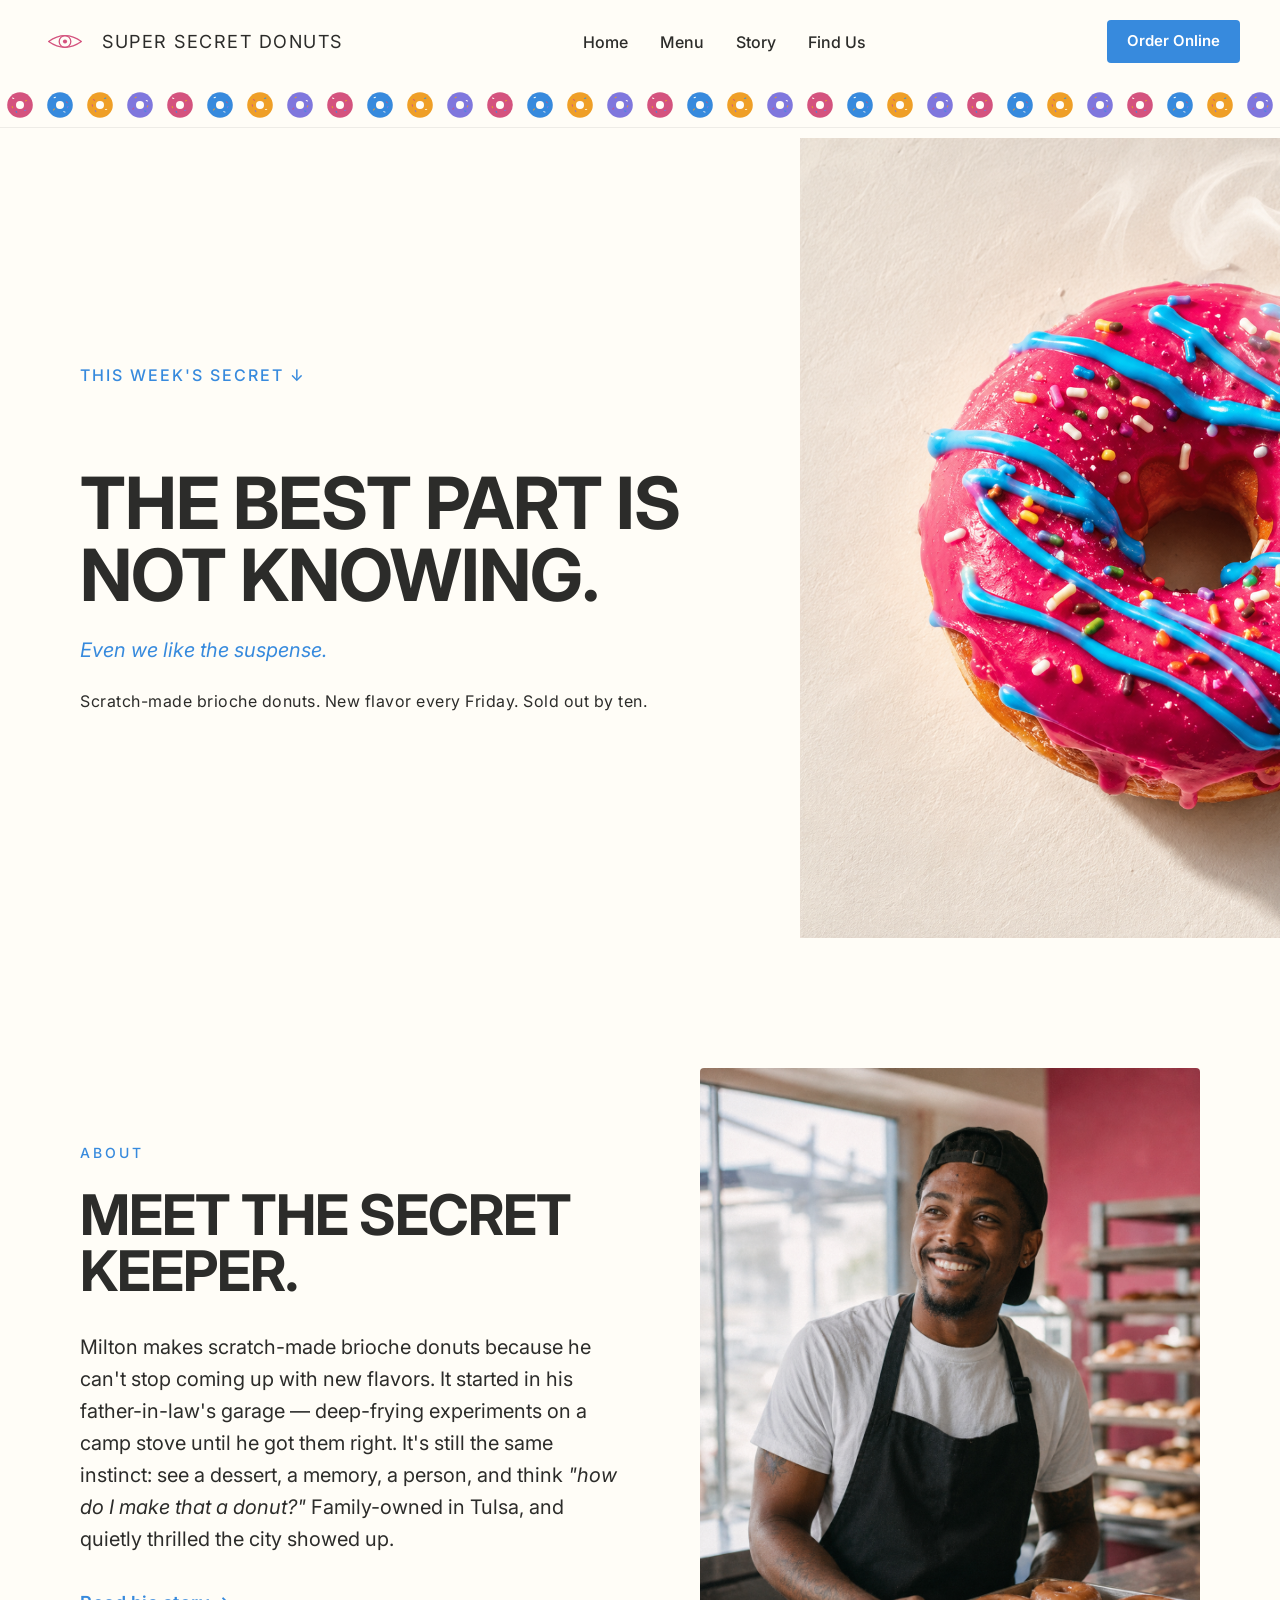
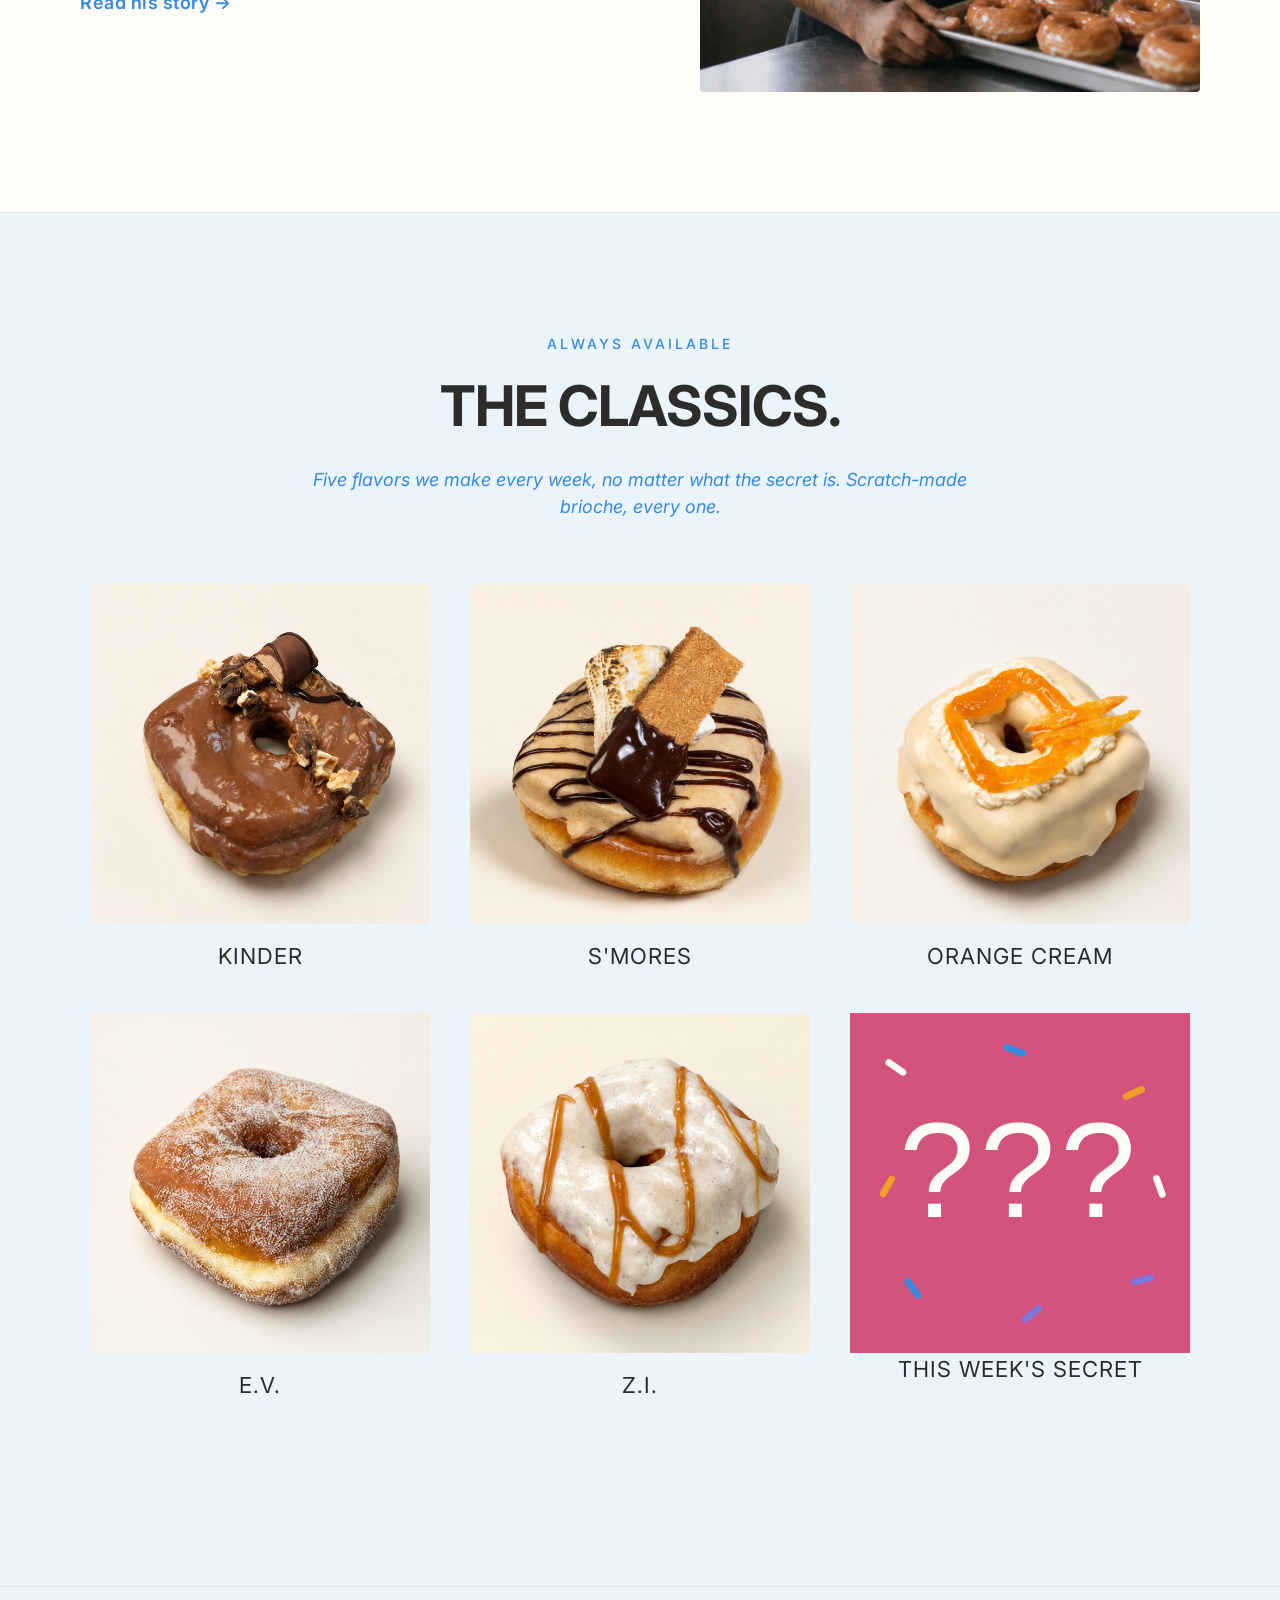
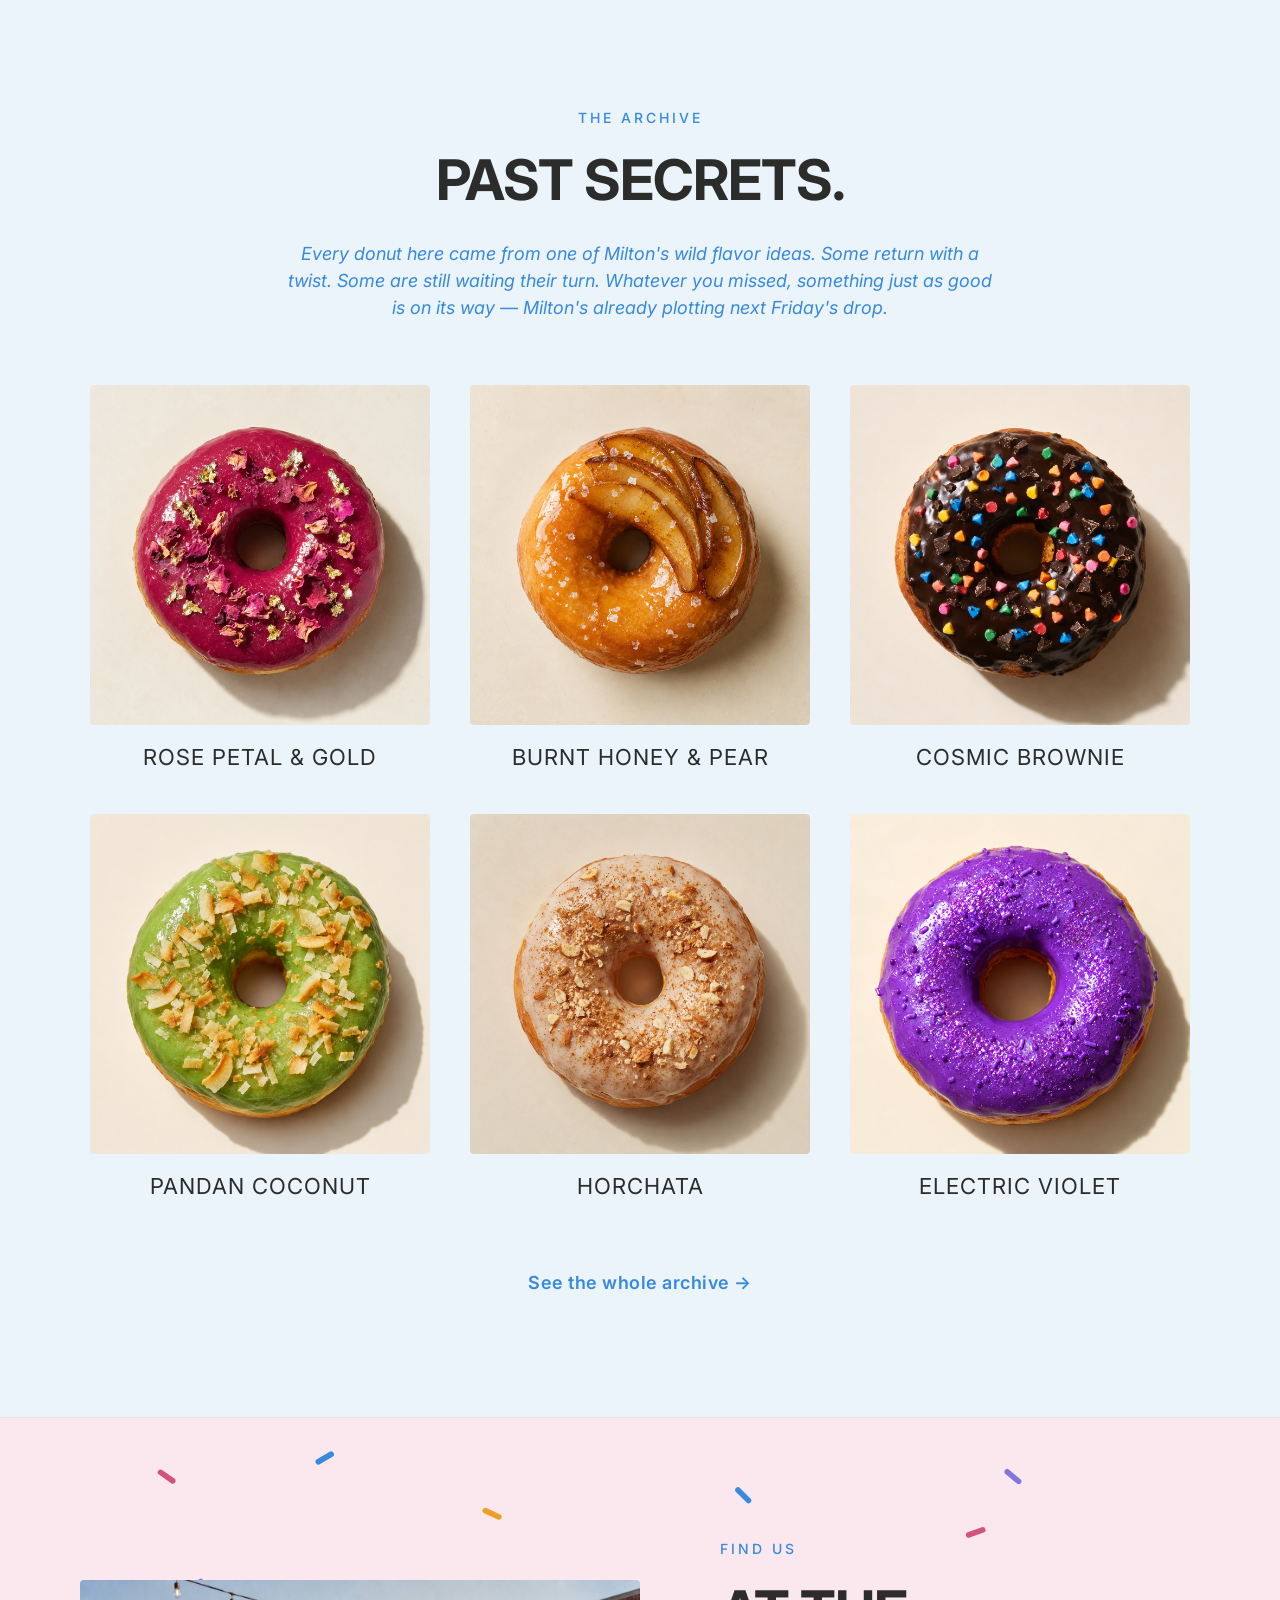
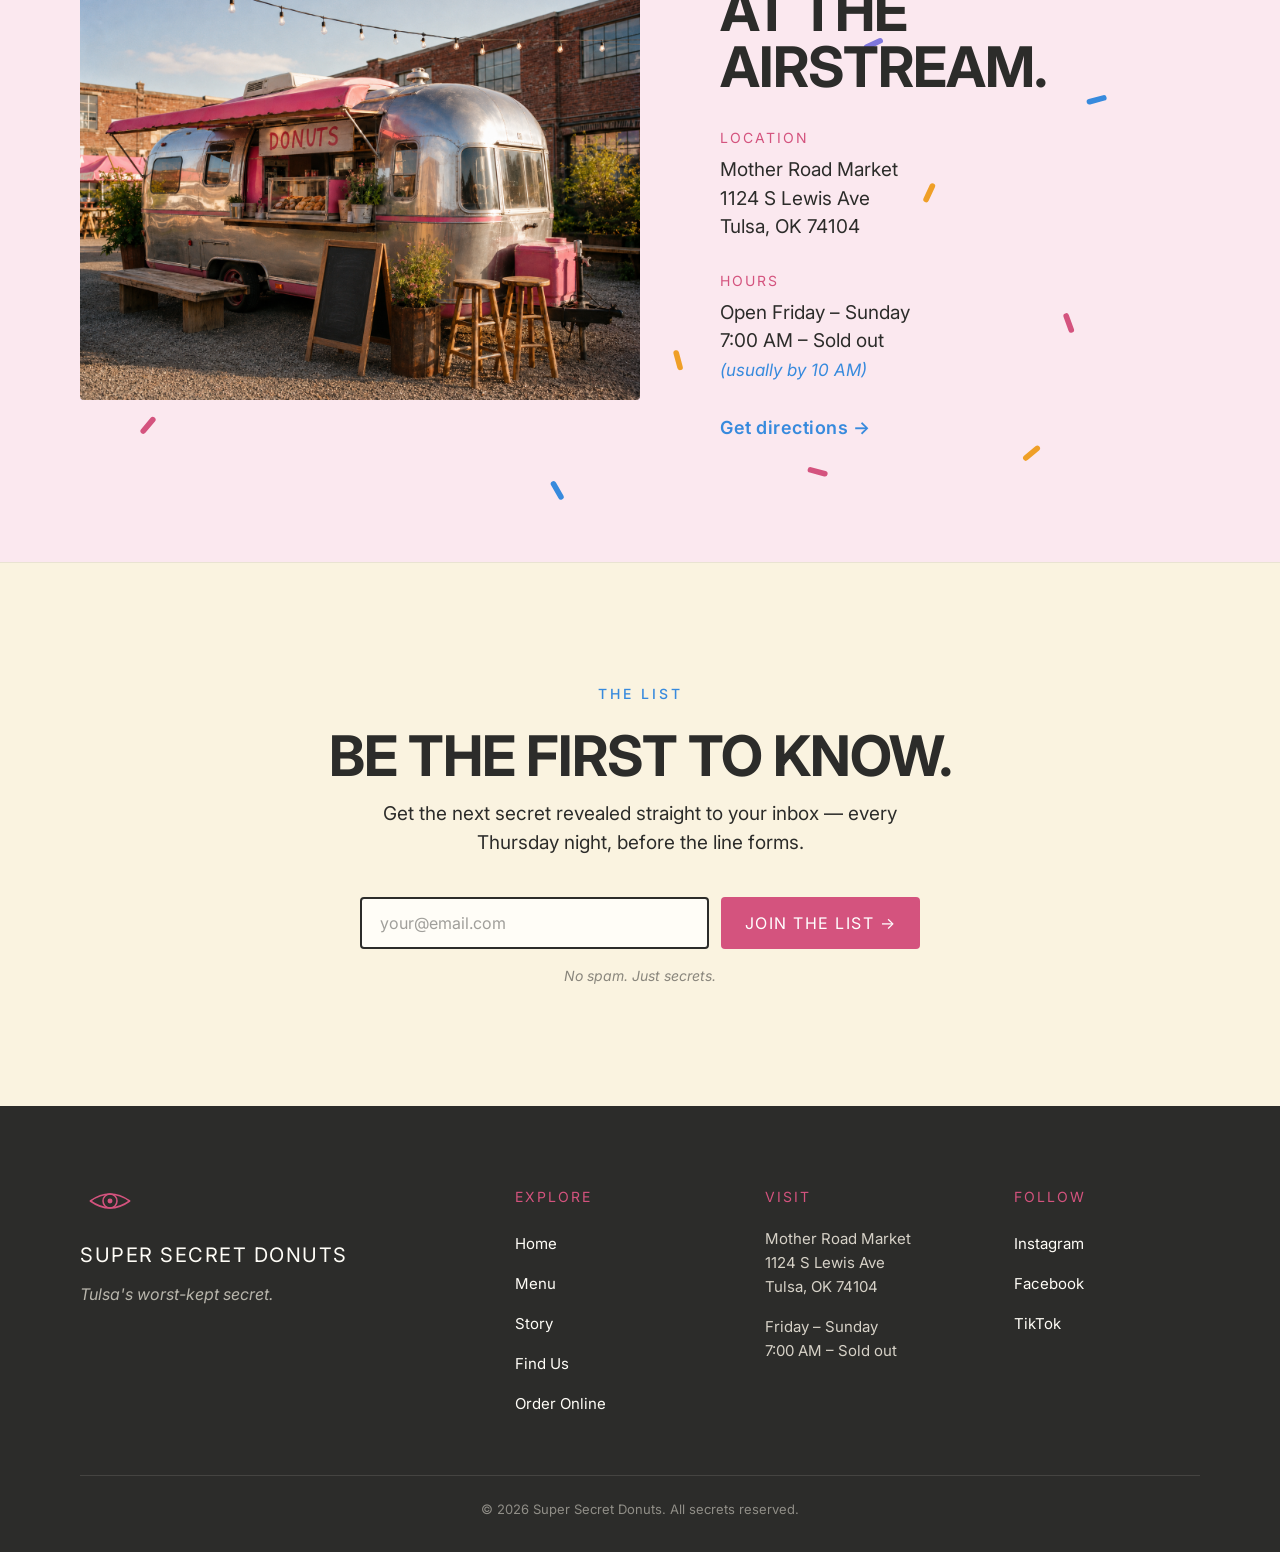
==== commit 309478a8: "Add files via upload" ====
--- a/index.html
+++ b/index.html
@@ -6,6 +6,21 @@
 <title>Super Secret Donuts — Tulsa</title>
 <link rel="stylesheet" href="styles.css" />
 <link href="https://fonts.googleapis.com/css2?family=Inter:wght@400;500;600&display=swap" rel="stylesheet" />
+<style>
+/* Mystery tile for "This Week's Secret" in Classics grid */
+.secret-tile {
+  width: 100%;
+  aspect-ratio: 1 / 1;
+  border-radius: inherit;
+  overflow: hidden;
+  display: block;
+}
+.secret-tile svg {
+  width: 100%;
+  height: 100%;
+  display: block;
+}
+</style>
 </head>
 <body>
 <!-- NAVIGATION BAR -->
@@ -126,6 +141,23 @@
 <div class="archive-card">
 <img src="classic-zi.jpg" alt="Z.I. donut with browned-butter icing, browned-butter caramel drizzle, and smoked salt" />
 <p class="archive-name">Z.I.</p>
+</div>
+<div class="archive-card">
+<div class="secret-tile" role="img" aria-label="This week's secret donut — flavor not revealed">
+<svg viewBox="0 0 400 400" xmlns="http://www.w3.org/2000/svg" preserveAspectRatio="xMidYMid slice">
+<rect width="400" height="400" fill="#D4537E"/>
+<rect x="40" y="60" width="28" height="8" rx="4" fill="#FFFDF7" transform="rotate(35 54 64)"/>
+<rect x="320" y="90" width="28" height="8" rx="4" fill="#EF9F27" transform="rotate(-25 334 94)"/>
+<rect x="60" y="320" width="28" height="8" rx="4" fill="#378ADD" transform="rotate(55 74 324)"/>
+<rect x="330" y="310" width="28" height="8" rx="4" fill="#7F77DD" transform="rotate(-15 344 314)"/>
+<rect x="350" y="200" width="28" height="8" rx="4" fill="#FFFDF7" transform="rotate(70 364 204)"/>
+<rect x="30" y="200" width="28" height="8" rx="4" fill="#EF9F27" transform="rotate(-60 44 204)"/>
+<rect x="180" y="40" width="28" height="8" rx="4" fill="#378ADD" transform="rotate(20 194 44)"/>
+<rect x="200" y="350" width="28" height="8" rx="4" fill="#7F77DD" transform="rotate(-40 214 354)"/>
+<text x="200" y="240" text-anchor="middle" font-family="Impact, sans-serif" font-size="160" fill="#FFFDF7" letter-spacing="6">???</text>
+</svg>
+</div>
+<p class="archive-name">THIS WEEK'S SECRET</p>
 </div>
 </div>
 </section>
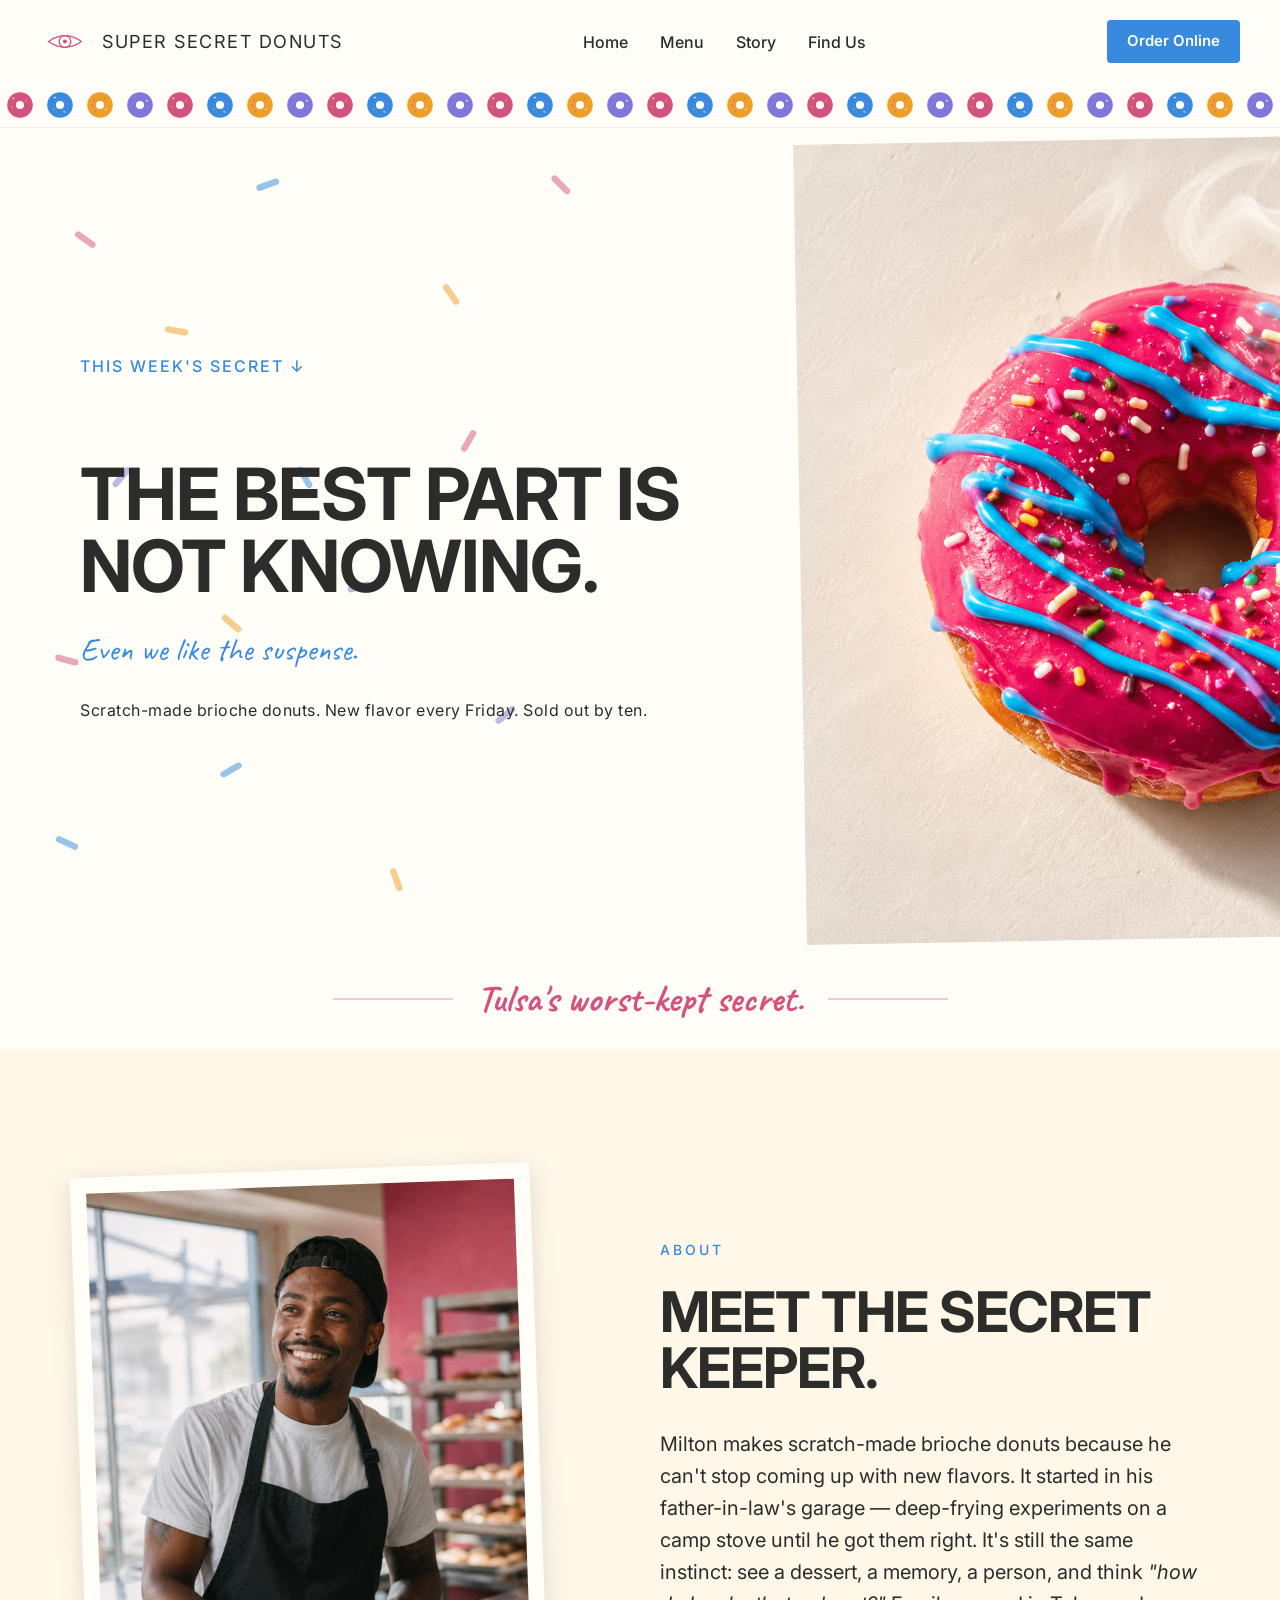
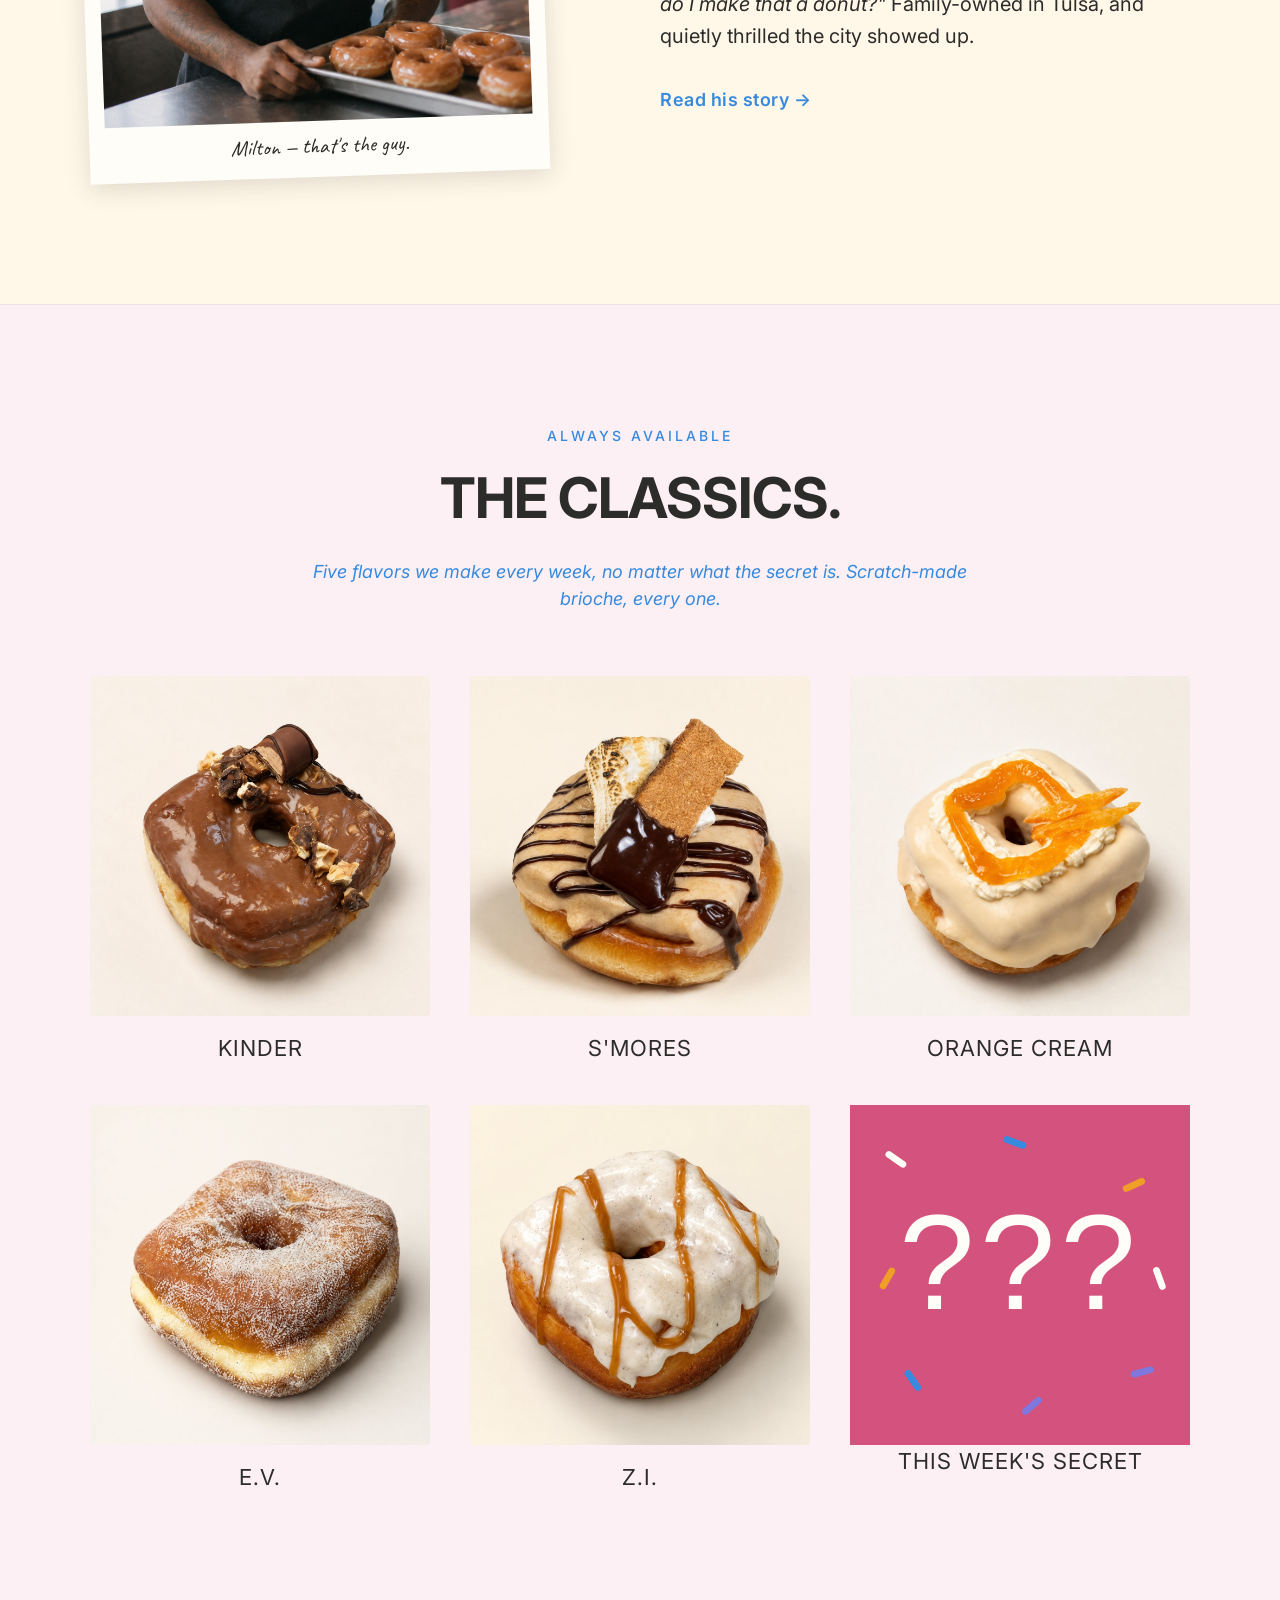
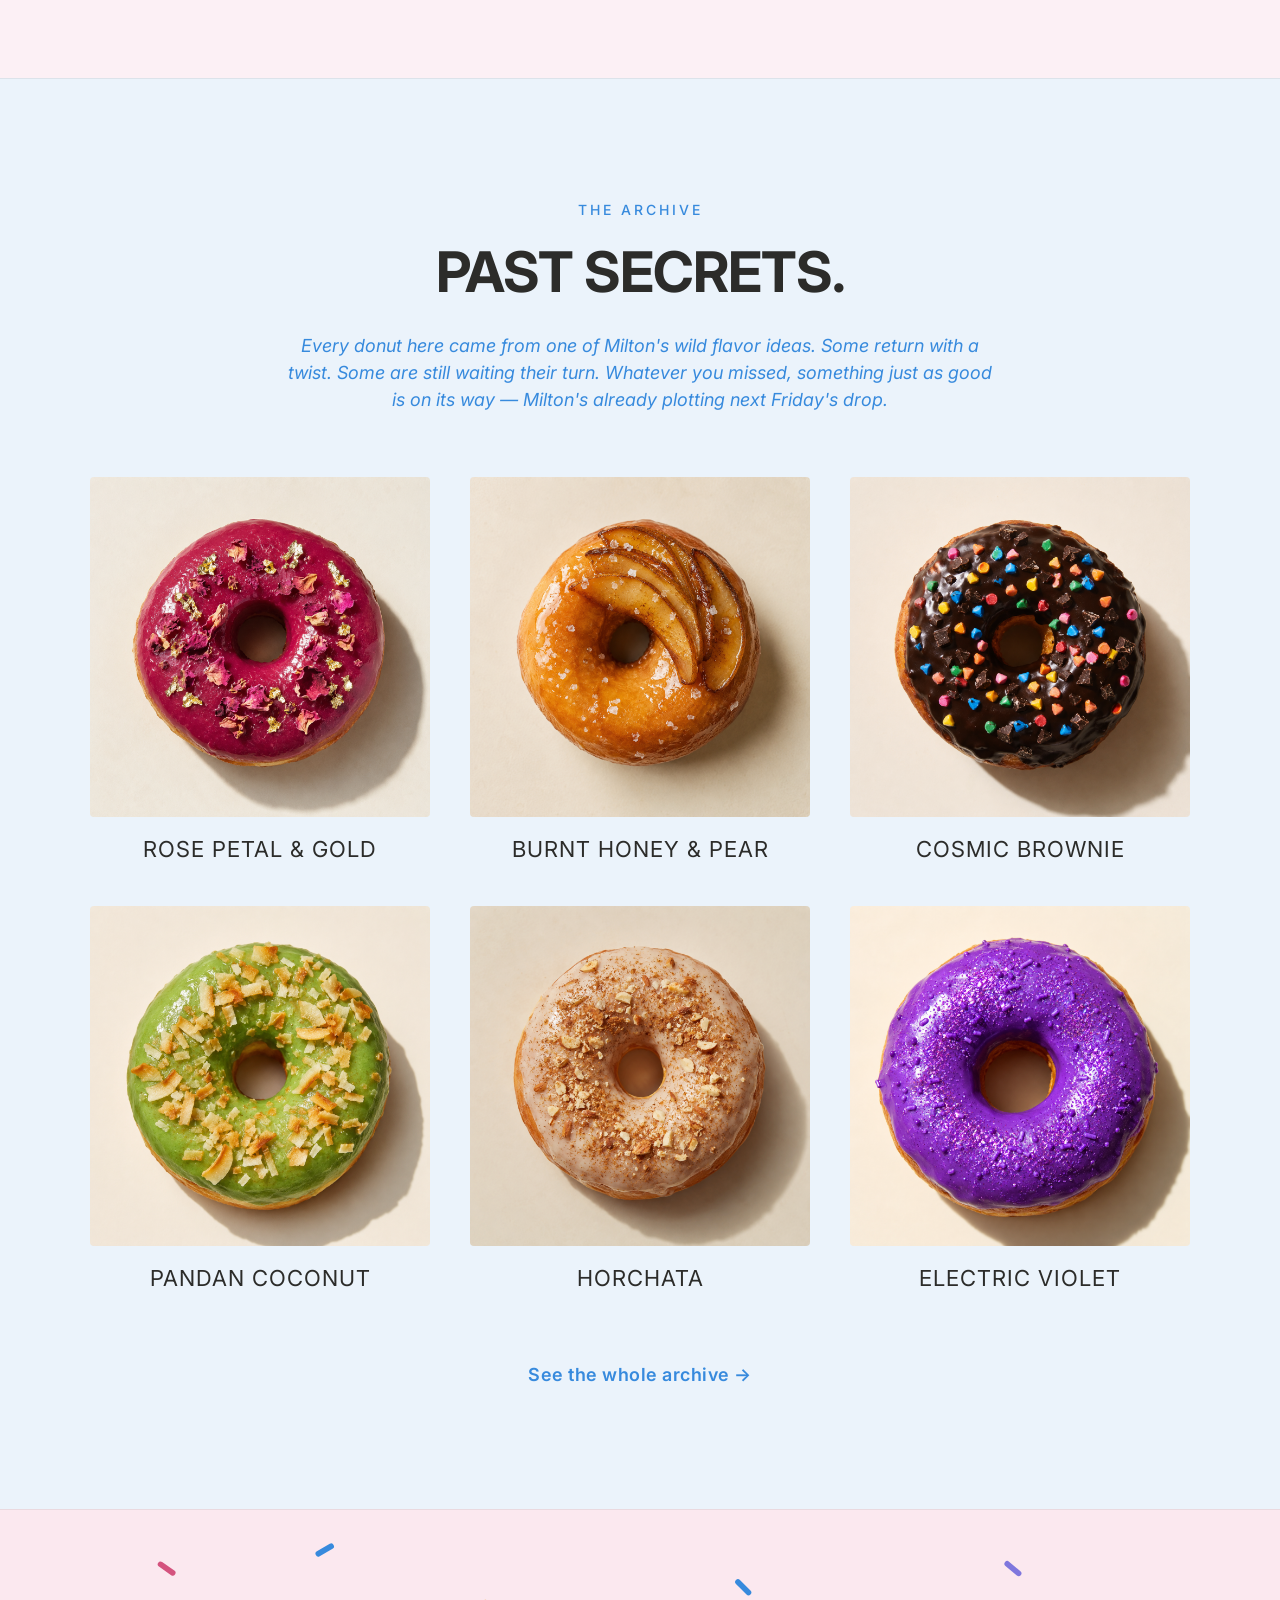
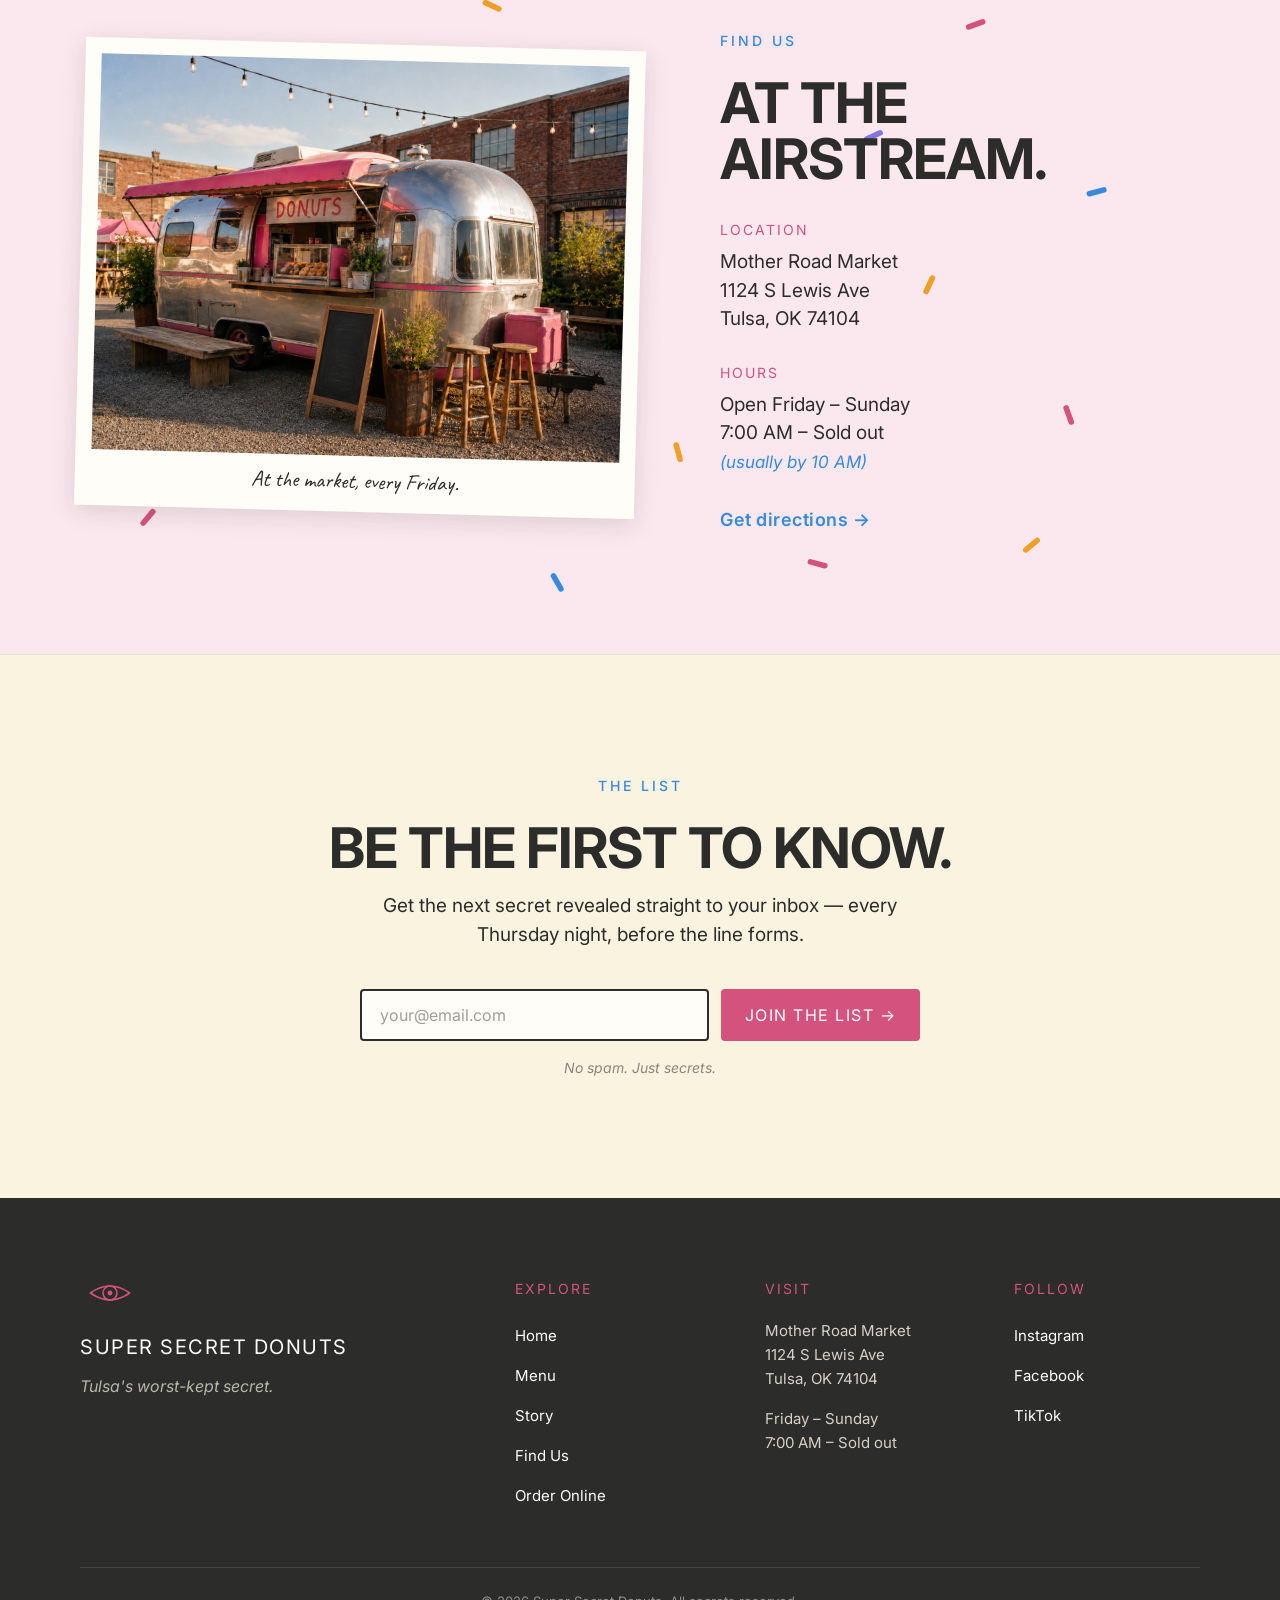
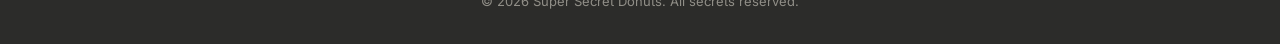
==== commit b597e752: "Update index.html" ====
--- a/index.html
+++ b/index.html
@@ -5,8 +5,111 @@
 <meta name="viewport" content="width=device-width, initial-scale=1.0" />
 <title>Super Secret Donuts — Tulsa</title>
 <link rel="stylesheet" href="styles.css" />
-<link href="https://fonts.googleapis.com/css2?family=Inter:wght@400;500;600&display=swap" rel="stylesheet" />
+<link href="https://fonts.googleapis.com/css2?family=Inter:wght@400;500;600&family=Caveat:wght@500;700&display=swap" rel="stylesheet" />
 <style>
+/* ===== ROUND 1 — HOMEPAGE DESIGN REFRESH ===== */
+
+/* Hero — add sprinkle background layer */
+.hero {
+  position: relative;
+}
+.hero-sprinkles {
+  position: absolute;
+  top: 0; left: 0;
+  width: 100%;
+  height: 100%;
+  pointer-events: none;
+  z-index: 0;
+  opacity: 0.5;
+}
+.hero-text, .hero-image {
+  z-index: 2;
+}
+.hero-text {
+  position: relative;
+}
+
+/* Hero donut — slight tilt */
+.hero-image img {
+  transform: rotate(-1deg);
+}
+
+/* About section — warm cream background, image flipped LEFT */
+.about-preview {
+  background-color: #FFF7E8;
+  flex-direction: row-reverse;
+}
+
+/* Polaroid effect — founder + airstream */
+.polaroid {
+  background-color: var(--cream);
+  padding: 16px 16px 56px 16px;
+  box-shadow: 0 6px 24px rgba(44, 44, 42, 0.15);
+  display: inline-block;
+  position: relative;
+}
+.polaroid img {
+  display: block;
+  width: 100%;
+  height: auto;
+  border-radius: 0 !important;
+}
+.polaroid-caption {
+  position: absolute;
+  bottom: 14px;
+  left: 0;
+  right: 0;
+  text-align: center;
+  font-family: 'Caveat', cursive;
+  font-size: 22px;
+  color: var(--charcoal);
+}
+.about-image .polaroid {
+  transform: rotate(-2deg);
+  max-width: 460px;
+}
+.findus-image .polaroid {
+  transform: rotate(1.5deg);
+  max-width: 580px;
+}
+
+/* Tagline band between Hero and About */
+.tagline-band {
+  background-color: var(--cream);
+  padding: 32px 40px;
+  text-align: center;
+  display: flex;
+  align-items: center;
+  justify-content: center;
+  gap: 24px;
+}
+.tagline-band .tagline-text {
+  font-family: 'Caveat', cursive;
+  font-size: 38px;
+  color: var(--magenta);
+  font-weight: 700;
+  line-height: 1;
+}
+.tagline-band .tagline-rule {
+  flex: 1;
+  max-width: 120px;
+  height: 2px;
+  background-color: var(--magenta);
+  opacity: 0.3;
+}
+
+/* Classics section — soft magenta tint */
+.classics-section {
+  background-color: #FCF0F5 !important;
+}
+
+/* Whimsical accent on hero subtitle */
+.hero-text .subtitle {
+  font-family: 'Caveat', cursive;
+  font-size: 32px;
+  font-style: normal;
+}
+
 /* Mystery tile for "This Week's Secret" in Classics grid */
 .secret-tile {
   width: 100%;
@@ -19,6 +122,36 @@
   width: 100%;
   height: 100%;
   display: block;
+}
+
+/* Mobile adjustments for Round 1 */
+@media (max-width: 768px) {
+  .about-preview {
+    flex-direction: column !important;
+  }
+  .tagline-band {
+    flex-direction: column;
+    gap: 12px;
+    padding: 24px 20px;
+  }
+  .tagline-band .tagline-text {
+    font-size: 30px;
+  }
+  .tagline-band .tagline-rule {
+    width: 80px;
+    max-width: 80px;
+  }
+  .about-image .polaroid,
+  .findus-image .polaroid {
+    max-width: 100%;
+    transform: rotate(-1deg);
+  }
+  .findus-image .polaroid {
+    transform: rotate(1deg);
+  }
+  .hero-sprinkles {
+    opacity: 0.35;
+  }
 }
 </style>
 </head>
@@ -88,6 +221,23 @@
 
 <!-- HERO ZONE -->
 <section class="hero">
+<svg class="hero-sprinkles" viewBox="0 0 1400 900" xmlns="http://www.w3.org/2000/svg" aria-hidden="true" preserveAspectRatio="xMidYMid slice">
+<rect x="80" y="120" width="26" height="7" rx="3.5" fill="#D4537E" transform="rotate(35 93 124)"/>
+<rect x="280" y="60" width="26" height="7" rx="3.5" fill="#378ADD" transform="rotate(-20 293 64)"/>
+<rect x="480" y="180" width="26" height="7" rx="3.5" fill="#EF9F27" transform="rotate(55 493 184)"/>
+<rect x="120" y="380" width="26" height="7" rx="3.5" fill="#7F77DD" transform="rotate(-50 133 384)"/>
+<rect x="60" y="580" width="26" height="7" rx="3.5" fill="#D4537E" transform="rotate(15 73 584)"/>
+<rect x="240" y="700" width="26" height="7" rx="3.5" fill="#378ADD" transform="rotate(-30 253 704)"/>
+<rect x="420" y="820" width="26" height="7" rx="3.5" fill="#EF9F27" transform="rotate(70 433 824)"/>
+<rect x="380" y="500" width="26" height="7" rx="3.5" fill="#7F77DD" transform="rotate(-15 393 504)"/>
+<rect x="600" y="60" width="26" height="7" rx="3.5" fill="#D4537E" transform="rotate(45 613 64)"/>
+<rect x="180" y="220" width="26" height="7" rx="3.5" fill="#EF9F27" transform="rotate(10 193 224)"/>
+<rect x="320" y="380" width="26" height="7" rx="3.5" fill="#378ADD" transform="rotate(60 333 384)"/>
+<rect x="540" y="640" width="26" height="7" rx="3.5" fill="#7F77DD" transform="rotate(-40 553 644)"/>
+<rect x="60" y="780" width="26" height="7" rx="3.5" fill="#378ADD" transform="rotate(25 73 784)"/>
+<rect x="500" y="340" width="26" height="7" rx="3.5" fill="#D4537E" transform="rotate(-60 513 344)"/>
+<rect x="240" y="540" width="26" height="7" rx="3.5" fill="#EF9F27" transform="rotate(40 253 544)"/>
+</svg>
 <div class="hero-text">
 <p class="overline">THIS WEEK'S SECRET <span class="arrow">&darr;</span></p>
 <h1 class="headline">THE BEST PART IS NOT KNOWING.</h1>
@@ -98,6 +248,13 @@
 <img src="donut-hero.jpg" alt="A pink-glazed donut with electric blue icing drizzle and colorful sprinkles" />
 </div>
 </section>
+
+<!-- TAGLINE BAND -->
+<div class="tagline-band" role="presentation">
+<span class="tagline-rule" aria-hidden="true"></span>
+<span class="tagline-text">Tulsa's worst-kept secret.</span>
+<span class="tagline-rule" aria-hidden="true"></span>
+</div>
 
 <!-- ABOUT PREVIEW -->
 <section class="about-preview">
@@ -110,12 +267,15 @@
 <a href="story.html" class="text-link">Read his story &rarr;</a>
 </div>
 <div class="about-image">
+<div class="polaroid">
 <img src="founder.jpg" alt="Milton Perry, founder of Super Secret Donuts, smiling and holding a tray of glazed donuts" />
+<span class="polaroid-caption">Milton — that's the guy.</span>
+</div>
 </div>
 </section>
 
 <!-- THE CLASSICS -->
-<section class="archive-preview">
+<section class="archive-preview classics-section">
 <div class="archive-header">
 <p class="section-overline">ALWAYS AVAILABLE</p>
 <h2 class="section-headline">THE CLASSICS.</h2>
@@ -225,7 +385,10 @@
 <rect x="990" y="60" width="22" height="6" rx="3" fill="#7F77DD" transform="rotate(40 1001 63)"/>
 </svg>
 <div class="findus-image">
+<div class="polaroid">
 <img src="airstream.jpg" alt="The Super Secret Donuts airstream parked at Mother Road Market with pink awning, donut display, and string lights overhead" />
+<span class="polaroid-caption">At the market, every Friday.</span>
+</div>
 </div>
 <div class="findus-text">
 <p class="section-overline">FIND US</p>
--- a/styles.css
+++ b/styles.css
@@ -1,5 +1,5 @@
 /* ============================================
-   SUPER SECRET DONUTS — STYLESHEET
+   SUPER SECRET DONUTS â€” STYLESHEET
    ============================================ */
 
 :root {
@@ -1106,202 +1106,6 @@
   max-width: 480px;
 }
 
-/* ============================================
-   ORDER ONLINE PAGE
-   ============================================ */
-
-.order-hero {
-  text-align: center;
-  padding: 100px 80px 80px 80px;
-  background-color: var(--cream);
-}
-
-.order-hero-headline {
-  font-family: 'Impact', 'Anton', 'Inter', sans-serif;
-  font-size: 64px;
-  line-height: 1;
-  color: var(--charcoal);
-  letter-spacing: -1px;
-  margin: 16px 0 24px 0;
-}
-
-.order-hero-sub {
-  font-size: 20px;
-  line-height: 1.6;
-  color: var(--charcoal);
-  max-width: 720px;
-  margin: 0 auto;
-}
-
-.order-how-section {
-  padding: 100px 80px;
-  background-color: #EBF3FB;
-  border-top: 1px solid rgba(44, 44, 42, 0.08);
-}
-
-.order-how-content {
-  max-width: 1100px;
-  margin: 0 auto;
-  text-align: center;
-}
-
-.order-section-headline {
-  font-family: 'Impact', 'Anton', 'Inter', sans-serif;
-  font-size: 44px;
-  line-height: 1.05;
-  color: var(--charcoal);
-  letter-spacing: -1px;
-  margin: 16px 0 40px 0;
-}
-
-.order-steps-grid {
-  display: grid;
-  grid-template-columns: repeat(4, 1fr);
-  gap: 40px;
-  text-align: left;
-}
-
-.order-step {
-  display: flex;
-  flex-direction: column;
-}
-
-.order-ways-section {
-  padding: 100px 80px;
-  background-color: var(--cream);
-}
-
-.order-ways-content {
-  max-width: 1100px;
-  margin: 0 auto;
-  text-align: center;
-}
-
-.order-ways-grid {
-  display: grid;
-  grid-template-columns: repeat(3, 1fr);
-  gap: 32px;
-  margin-top: 16px;
-  text-align: left;
-}
-
-.order-way-card {
-  background-color: #FBE8EF;
-  padding: 32px 28px;
-  border-radius: 8px;
-  display: flex;
-  flex-direction: column;
-}
-
-.order-way-icon {
-  font-size: 32px;
-  color: var(--magenta);
-  margin-bottom: 12px;
-  line-height: 1;
-}
-
-.order-way-headline {
-  font-family: 'Impact', 'Anton', 'Inter', sans-serif;
-  font-size: 20px;
-  letter-spacing: 2px;
-  color: var(--charcoal);
-  margin-bottom: 12px;
-}
-
-.order-way-body {
-  font-size: 16px;
-  line-height: 1.6;
-  color: var(--charcoal);
-  margin-bottom: 16px;
-  flex: 1;
-}
-
-.order-way-link {
-  font-family: 'Impact', 'Anton', 'Inter', sans-serif;
-  font-size: 16px;
-  letter-spacing: 1px;
-  color: var(--magenta);
-  text-decoration: none;
-  transition: color 0.2s ease, transform 0.2s ease;
-  display: inline-block;
-  word-break: break-word;
-}
-
-.order-way-link:hover {
-  color: var(--charcoal);
-  transform: translateX(2px);
-}
-
-.order-custom-section {
-  padding: 100px 80px;
-  background-color: #FAF3E0;
-  border-top: 1px solid rgba(44, 44, 42, 0.08);
-}
-
-.order-custom-content {
-  max-width: 720px;
-  margin: 0 auto;
-  text-align: center;
-}
-
-.order-custom-body {
-  font-size: 18px;
-  line-height: 1.7;
-  color: var(--charcoal);
-  margin-bottom: 20px;
-}
-
-.inline-link {
-  color: var(--magenta);
-  text-decoration: none;
-  border-bottom: 1px solid var(--magenta);
-  transition: color 0.2s ease;
-}
-
-.inline-link:hover {
-  color: var(--charcoal);
-  border-bottom-color: var(--charcoal);
-}
-
-.order-faq-section {
-  padding: 100px 80px;
-  background-color: var(--cream);
-  border-top: 1px solid rgba(44, 44, 42, 0.08);
-}
-
-.order-faq-content {
-  max-width: 1000px;
-  margin: 0 auto;
-  text-align: center;
-}
-
-.faq-grid {
-  display: grid;
-  grid-template-columns: 1fr 1fr;
-  gap: 32px;
-  margin-top: 16px;
-  text-align: left;
-}
-
-.faq-item {
-  padding: 24px 0;
-  border-top: 1px solid rgba(44, 44, 42, 0.15);
-}
-
-.faq-question {
-  font-family: 'Impact', 'Anton', 'Inter', sans-serif;
-  font-size: 18px;
-  letter-spacing: 1px;
-  color: var(--magenta);
-  margin-bottom: 12px;
-}
-
-.faq-answer {
-  font-size: 16px;
-  line-height: 1.6;
-  color: var(--charcoal);
-}
-
 /* ---- MOBILE ---- */
 @media (max-width: 768px) {
   .nav {
@@ -1489,38 +1293,72 @@
   .map-embed iframe {
     height: 320px;
   }
-
-  .order-hero {
-    padding: 60px 20px;
-  }
-
-  .order-hero-headline {
-    font-size: 40px;
-  }
-
-  .order-how-section,
-  .order-ways-section,
-  .order-custom-section,
-  .order-faq-section {
-    padding: 60px 20px;
-  }
-
-  .order-section-headline {
-    font-size: 32px;
-  }
-
-  .order-steps-grid {
-    grid-template-columns: 1fr;
-    gap: 32px;
-  }
-
-  .order-ways-grid {
-    grid-template-columns: 1fr;
-    gap: 24px;
-  }
-
-  .faq-grid {
-    grid-template-columns: 1fr;
-    gap: 16px;
-  }
-}
+}
+
+/* ============================================
+   ACCESSIBILITY â€” KEYBOARD FOCUS INDICATORS
+   ============================================
+   Uses :focus-visible so styles only appear for
+   keyboard navigation (Tab key), not mouse clicks.
+   Magenta outline matches brand palette. */
+
+a:focus-visible,
+button:focus-visible,
+input:focus-visible,
+select:focus-visible,
+textarea:focus-visible,
+[tabindex]:focus-visible {
+  outline: 3px solid var(--magenta);
+  outline-offset: 3px;
+  border-radius: 2px;
+}
+
+/* Newsletter input keeps its existing focus treatment
+   (border color change) but adds keyboard outline */
+.newsletter-input:focus-visible {
+  outline: 3px solid var(--magenta);
+  outline-offset: 3px;
+}
+
+/* Buttons with backgrounds get inset offset so the
+   outline reads cleanly against the button color */
+.order-button:focus-visible,
+.newsletter-button:focus-visible,
+.story-cta-button:focus-visible {
+  outline: 3px solid var(--magenta);
+  outline-offset: 4px;
+}
+
+/* Archive cards (image links) â€” show focus on the
+   whole card so keyboard users see where they are */
+.archive-card:focus-visible {
+  outline: 3px solid var(--magenta);
+  outline-offset: 4px;
+  border-radius: 4px;
+}
+
+/* Skip-to-content link â€” hidden until focused, then
+   appears at top-left. Lets keyboard/screen-reader
+   users skip past the nav on every page. */
+.skip-link {
+  position: absolute;
+  top: -100px;
+  left: 16px;
+  background-color: var(--magenta);
+  color: var(--cream);
+  padding: 12px 20px;
+  text-decoration: none;
+  font-family: 'Impact', 'Anton', 'Inter', sans-serif;
+  font-size: 16px;
+  letter-spacing: 1px;
+  z-index: 1000;
+  border-radius: 4px;
+  transition: top 0.2s;
+}
+
+.skip-link:focus,
+.skip-link:focus-visible {
+  top: 16px;
+  outline: 3px solid var(--cream);
+  outline-offset: 2px;
+}
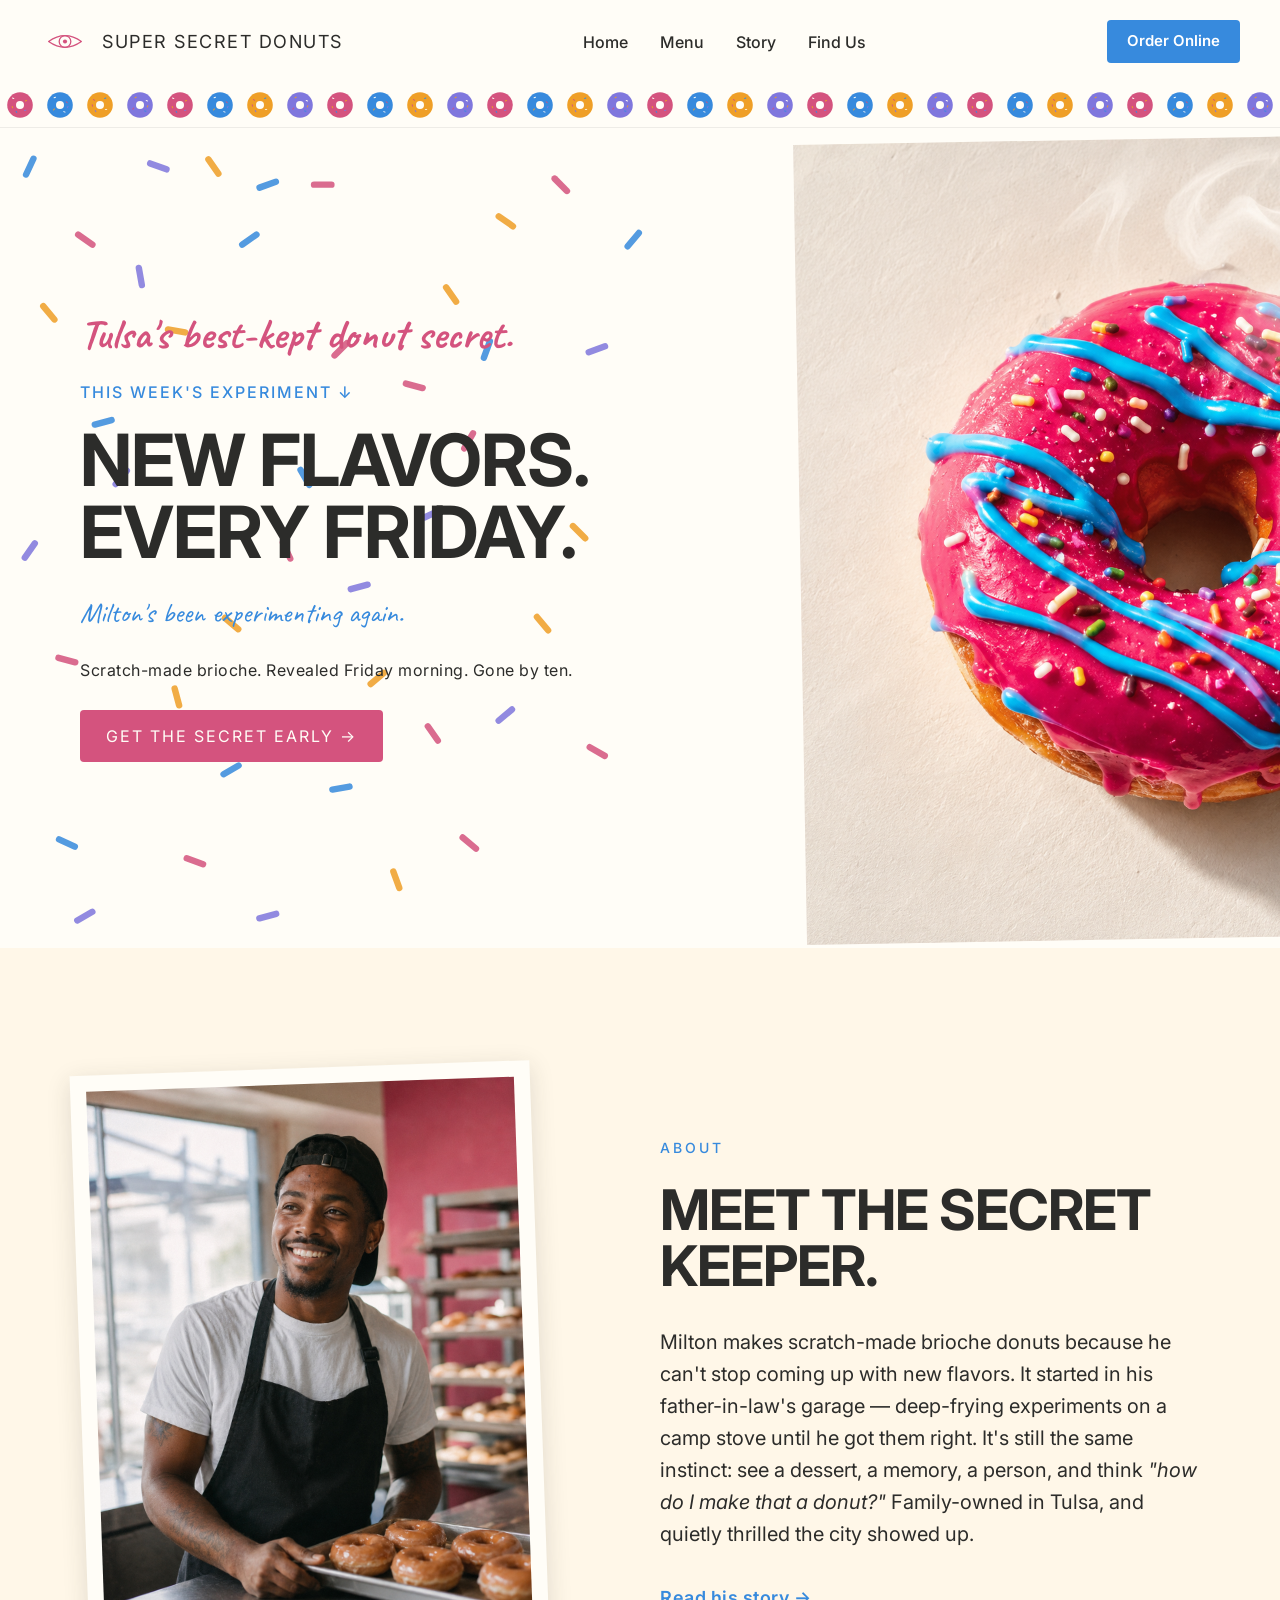
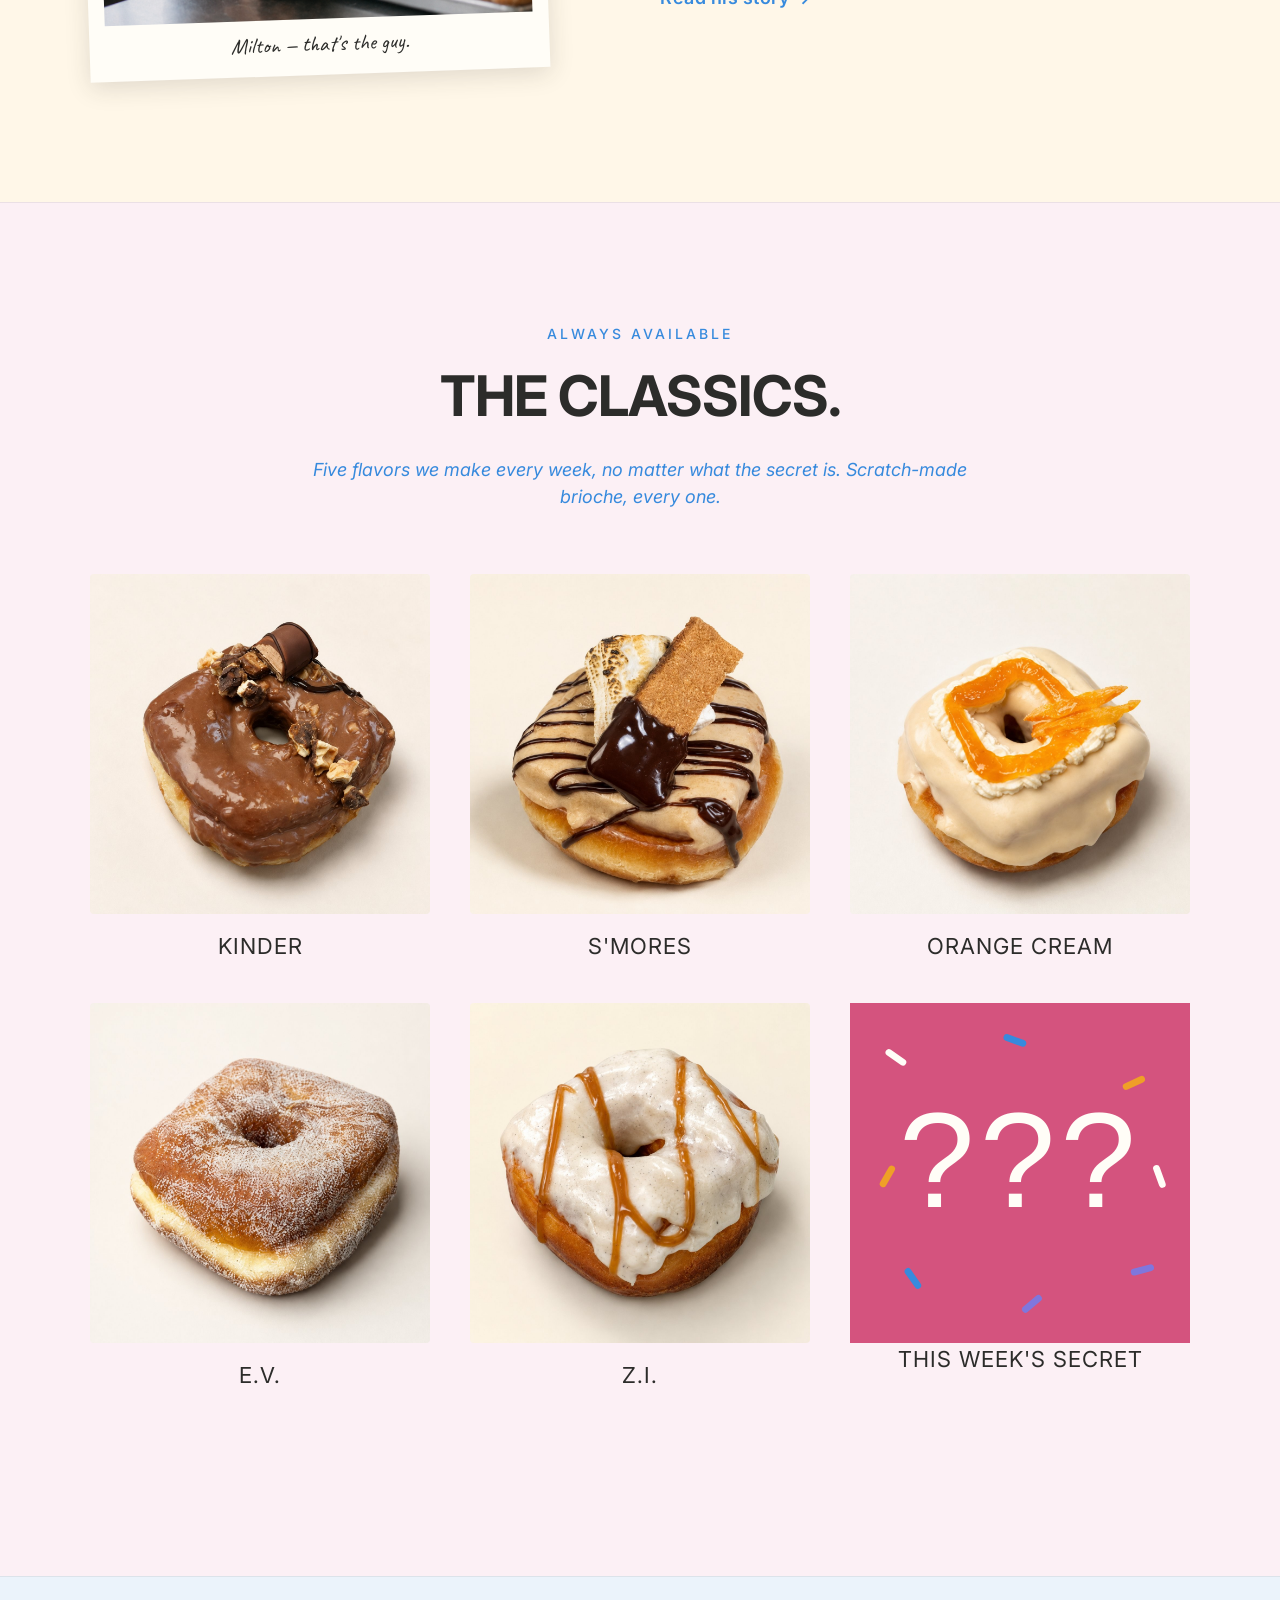
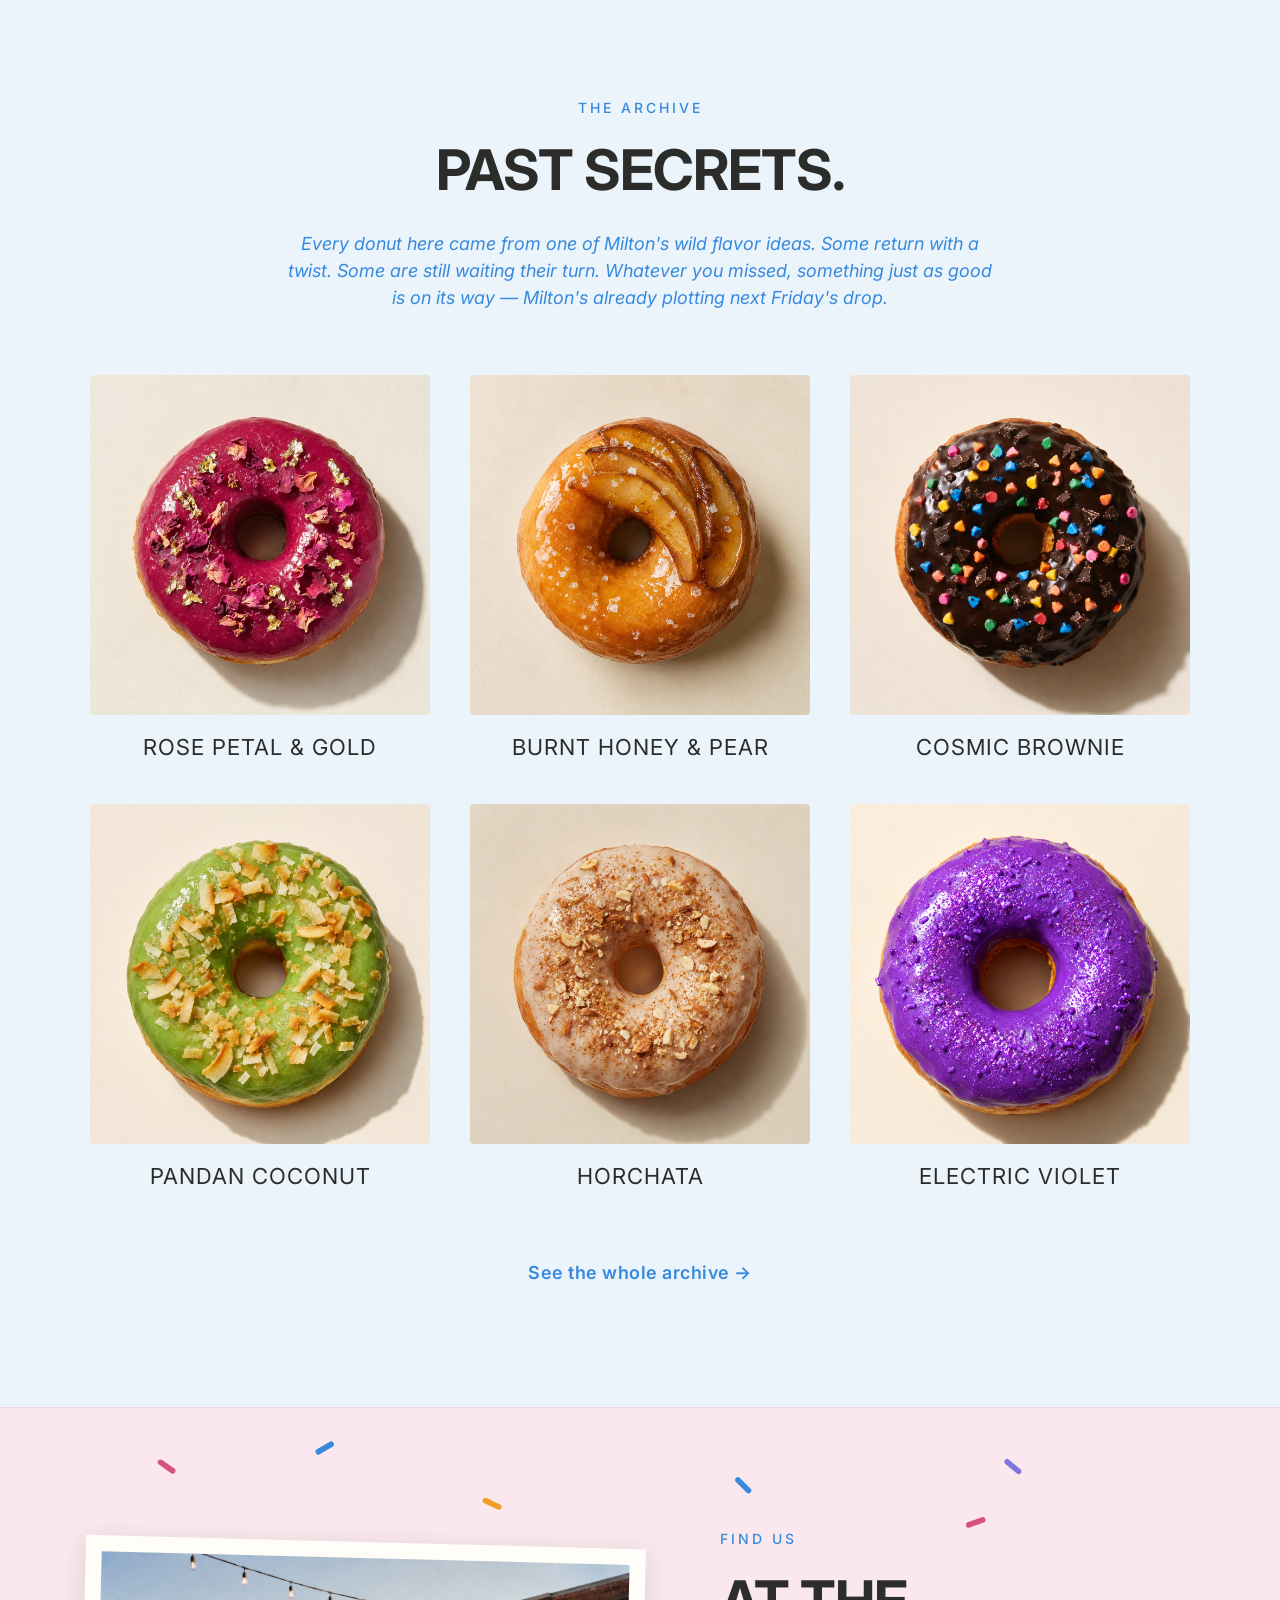
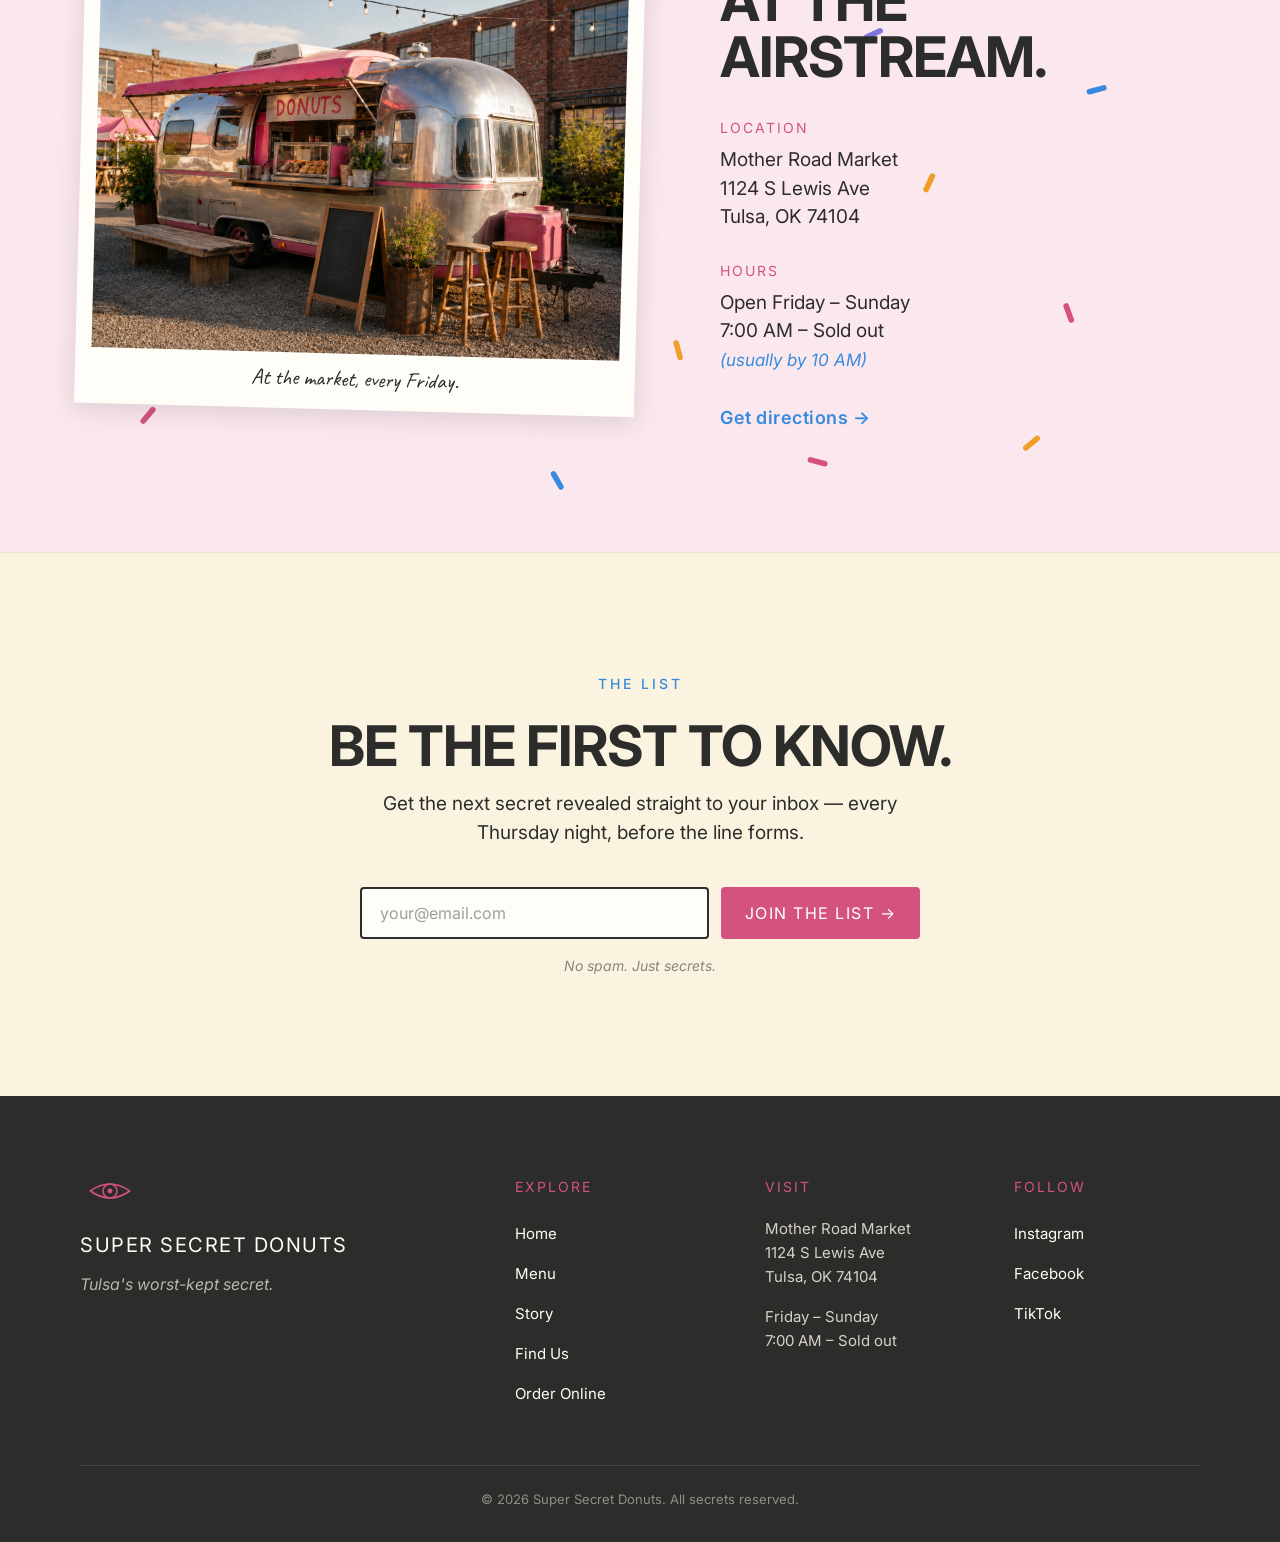
==== commit 06a9f88e: "Version 3 chage lede" ====
--- a/index.html
+++ b/index.html
@@ -20,18 +20,61 @@
   height: 100%;
   pointer-events: none;
   z-index: 0;
-  opacity: 0.5;
-}
-.hero-text, .hero-image {
-  z-index: 2;
+  opacity: 0.85;
 }
 .hero-text {
   position: relative;
+  z-index: 2;
+}
+.hero-image {
+  z-index: 2;
 }
 
 /* Hero donut — slight tilt */
 .hero-image img {
   transform: rotate(-1deg);
+}
+
+/* Hero brand line — Caveat magenta, sits above the eyebrow */
+.hero-brand-line {
+  font-family: 'Caveat', cursive;
+  font-size: 42px;
+  font-weight: 700;
+  color: var(--magenta);
+  line-height: 1;
+  margin-bottom: 24px;
+}
+
+/* Tighten overline spacing since brand line sits above */
+.hero-text .overline {
+  margin-bottom: 20px;
+}
+
+/* Hero subtitle — handwritten Caveat */
+.hero-text .subtitle {
+  font-family: 'Caveat', cursive;
+  font-size: 28px;
+  font-style: normal;
+  color: var(--cyan);
+}
+
+/* Hero CTA button */
+.hero-cta {
+  display: inline-block;
+  margin-top: 28px;
+  padding: 14px 26px;
+  background-color: var(--magenta);
+  color: var(--cream);
+  text-decoration: none;
+  font-family: 'Impact', 'Anton', 'Inter', sans-serif;
+  font-size: 16px;
+  letter-spacing: 2px;
+  border-radius: 4px;
+  transition: background-color 0.2s ease, transform 0.2s ease;
+}
+.hero-cta:hover {
+  background-color: #B8426A;
+  transform: translateX(4px);
 }
 
 /* About section — warm cream background, image flipped LEFT */
@@ -73,41 +116,9 @@
   max-width: 580px;
 }
 
-/* Tagline band between Hero and About */
-.tagline-band {
-  background-color: var(--cream);
-  padding: 32px 40px;
-  text-align: center;
-  display: flex;
-  align-items: center;
-  justify-content: center;
-  gap: 24px;
-}
-.tagline-band .tagline-text {
-  font-family: 'Caveat', cursive;
-  font-size: 38px;
-  color: var(--magenta);
-  font-weight: 700;
-  line-height: 1;
-}
-.tagline-band .tagline-rule {
-  flex: 1;
-  max-width: 120px;
-  height: 2px;
-  background-color: var(--magenta);
-  opacity: 0.3;
-}
-
 /* Classics section — soft magenta tint */
 .classics-section {
   background-color: #FCF0F5 !important;
-}
-
-/* Whimsical accent on hero subtitle */
-.hero-text .subtitle {
-  font-family: 'Caveat', cursive;
-  font-size: 32px;
-  font-style: normal;
 }
 
 /* Mystery tile for "This Week's Secret" in Classics grid */
@@ -129,17 +140,11 @@
   .about-preview {
     flex-direction: column !important;
   }
-  .tagline-band {
-    flex-direction: column;
-    gap: 12px;
-    padding: 24px 20px;
-  }
-  .tagline-band .tagline-text {
-    font-size: 30px;
-  }
-  .tagline-band .tagline-rule {
-    width: 80px;
-    max-width: 80px;
+  .hero-brand-line {
+    font-size: 32px;
+  }
+  .hero-text .subtitle {
+    font-size: 22px;
   }
   .about-image .polaroid,
   .findus-image .polaroid {
@@ -150,7 +155,7 @@
     transform: rotate(1deg);
   }
   .hero-sprinkles {
-    opacity: 0.35;
+    opacity: 0.6;
   }
 }
 </style>
@@ -237,24 +242,47 @@
 <rect x="60" y="780" width="26" height="7" rx="3.5" fill="#378ADD" transform="rotate(25 73 784)"/>
 <rect x="500" y="340" width="26" height="7" rx="3.5" fill="#D4537E" transform="rotate(-60 513 344)"/>
 <rect x="240" y="540" width="26" height="7" rx="3.5" fill="#EF9F27" transform="rotate(40 253 544)"/>
+<rect x="160" y="40" width="26" height="7" rx="3.5" fill="#7F77DD" transform="rotate(20 173 44)"/>
+<rect x="360" y="240" width="26" height="7" rx="3.5" fill="#D4537E" transform="rotate(-45 373 244)"/>
+<rect x="540" y="100" width="26" height="7" rx="3.5" fill="#EF9F27" transform="rotate(35 553 104)"/>
+<rect x="100" y="320" width="26" height="7" rx="3.5" fill="#378ADD" transform="rotate(-15 113 324)"/>
+<rect x="300" y="460" width="26" height="7" rx="3.5" fill="#D4537E" transform="rotate(65 313 464)"/>
+<rect x="460" y="420" width="26" height="7" rx="3.5" fill="#7F77DD" transform="rotate(-25 473 424)"/>
+<rect x="40" y="200" width="26" height="7" rx="3.5" fill="#EF9F27" transform="rotate(50 53 204)"/>
+<rect x="260" y="120" width="26" height="7" rx="3.5" fill="#378ADD" transform="rotate(-35 273 124)"/>
+<rect x="440" y="280" width="26" height="7" rx="3.5" fill="#D4537E" transform="rotate(15 453 284)"/>
+<rect x="20" y="460" width="26" height="7" rx="3.5" fill="#7F77DD" transform="rotate(-55 33 464)"/>
+<rect x="180" y="620" width="26" height="7" rx="3.5" fill="#EF9F27" transform="rotate(75 193 624)"/>
+<rect x="360" y="720" width="26" height="7" rx="3.5" fill="#378ADD" transform="rotate(-10 373 724)"/>
+<rect x="500" y="780" width="26" height="7" rx="3.5" fill="#D4537E" transform="rotate(40 513 784)"/>
+<rect x="80" y="860" width="26" height="7" rx="3.5" fill="#7F77DD" transform="rotate(-30 93 864)"/>
+<rect x="220" y="40" width="26" height="7" rx="3.5" fill="#EF9F27" transform="rotate(55 233 44)"/>
+<rect x="640" y="240" width="26" height="7" rx="3.5" fill="#7F77DD" transform="rotate(-20 653 244)"/>
+<rect x="620" y="440" width="26" height="7" rx="3.5" fill="#EF9F27" transform="rotate(45 633 444)"/>
+<rect x="680" y="120" width="26" height="7" rx="3.5" fill="#378ADD" transform="rotate(-50 693 124)"/>
+<rect x="640" y="680" width="26" height="7" rx="3.5" fill="#D4537E" transform="rotate(30 653 684)"/>
+<rect x="20" y="40" width="26" height="7" rx="3.5" fill="#378ADD" transform="rotate(-65 33 44)"/>
+<rect x="200" y="800" width="26" height="7" rx="3.5" fill="#D4537E" transform="rotate(20 213 804)"/>
+<rect x="400" y="600" width="26" height="7" rx="3.5" fill="#EF9F27" transform="rotate(-40 413 604)"/>
+<rect x="140" y="160" width="26" height="7" rx="3.5" fill="#7F77DD" transform="rotate(80 153 164)"/>
+<rect x="340" y="60" width="26" height="7" rx="3.5" fill="#D4537E" transform="rotate(0 353 64)"/>
+<rect x="520" y="240" width="26" height="7" rx="3.5" fill="#378ADD" transform="rotate(-70 533 244)"/>
+<rect x="580" y="540" width="26" height="7" rx="3.5" fill="#EF9F27" transform="rotate(50 593 544)"/>
+<rect x="280" y="860" width="26" height="7" rx="3.5" fill="#7F77DD" transform="rotate(-15 293 864)"/>
+<rect x="460" y="660" width="26" height="7" rx="3.5" fill="#D4537E" transform="rotate(55 473 664)"/>
 </svg>
 <div class="hero-text">
-<p class="overline">THIS WEEK'S SECRET <span class="arrow">&darr;</span></p>
-<h1 class="headline">THE BEST PART IS NOT KNOWING.</h1>
-<p class="subtitle">Even we like the suspense.</p>
-<p class="hero-explainer">Scratch-made brioche donuts. New flavor every Friday. Sold out by ten.</p>
+<p class="hero-brand-line">Tulsa's best-kept donut secret.</p>
+<p class="overline">THIS WEEK'S EXPERIMENT <span class="arrow">&darr;</span></p>
+<h1 class="headline">NEW FLAVORS.<br/>EVERY FRIDAY.</h1>
+<p class="subtitle">Milton's been experimenting again.</p>
+<p class="hero-explainer">Scratch-made brioche. Revealed Friday morning. Gone by ten.</p>
+<a href="#newsletter" class="hero-cta">GET THE SECRET EARLY &rarr;</a>
 </div>
 <div class="hero-image">
 <img src="donut-hero.jpg" alt="A pink-glazed donut with electric blue icing drizzle and colorful sprinkles" />
 </div>
 </section>
-
-<!-- TAGLINE BAND -->
-<div class="tagline-band" role="presentation">
-<span class="tagline-rule" aria-hidden="true"></span>
-<span class="tagline-text">Tulsa's worst-kept secret.</span>
-<span class="tagline-rule" aria-hidden="true"></span>
-</div>
 
 <!-- ABOUT PREVIEW -->
 <section class="about-preview">
@@ -406,7 +434,7 @@
 </section>
 
 <!-- NEWSLETTER SIGNUP -->
-<section class="newsletter">
+<section class="newsletter" id="newsletter">
 <p class="section-overline">THE LIST</p>
 <h2 class="newsletter-headline">BE THE FIRST TO KNOW.</h2>
 <p class="newsletter-subtitle">Get the next secret revealed straight to your inbox &mdash; every Thursday night, before the line forms.</p>
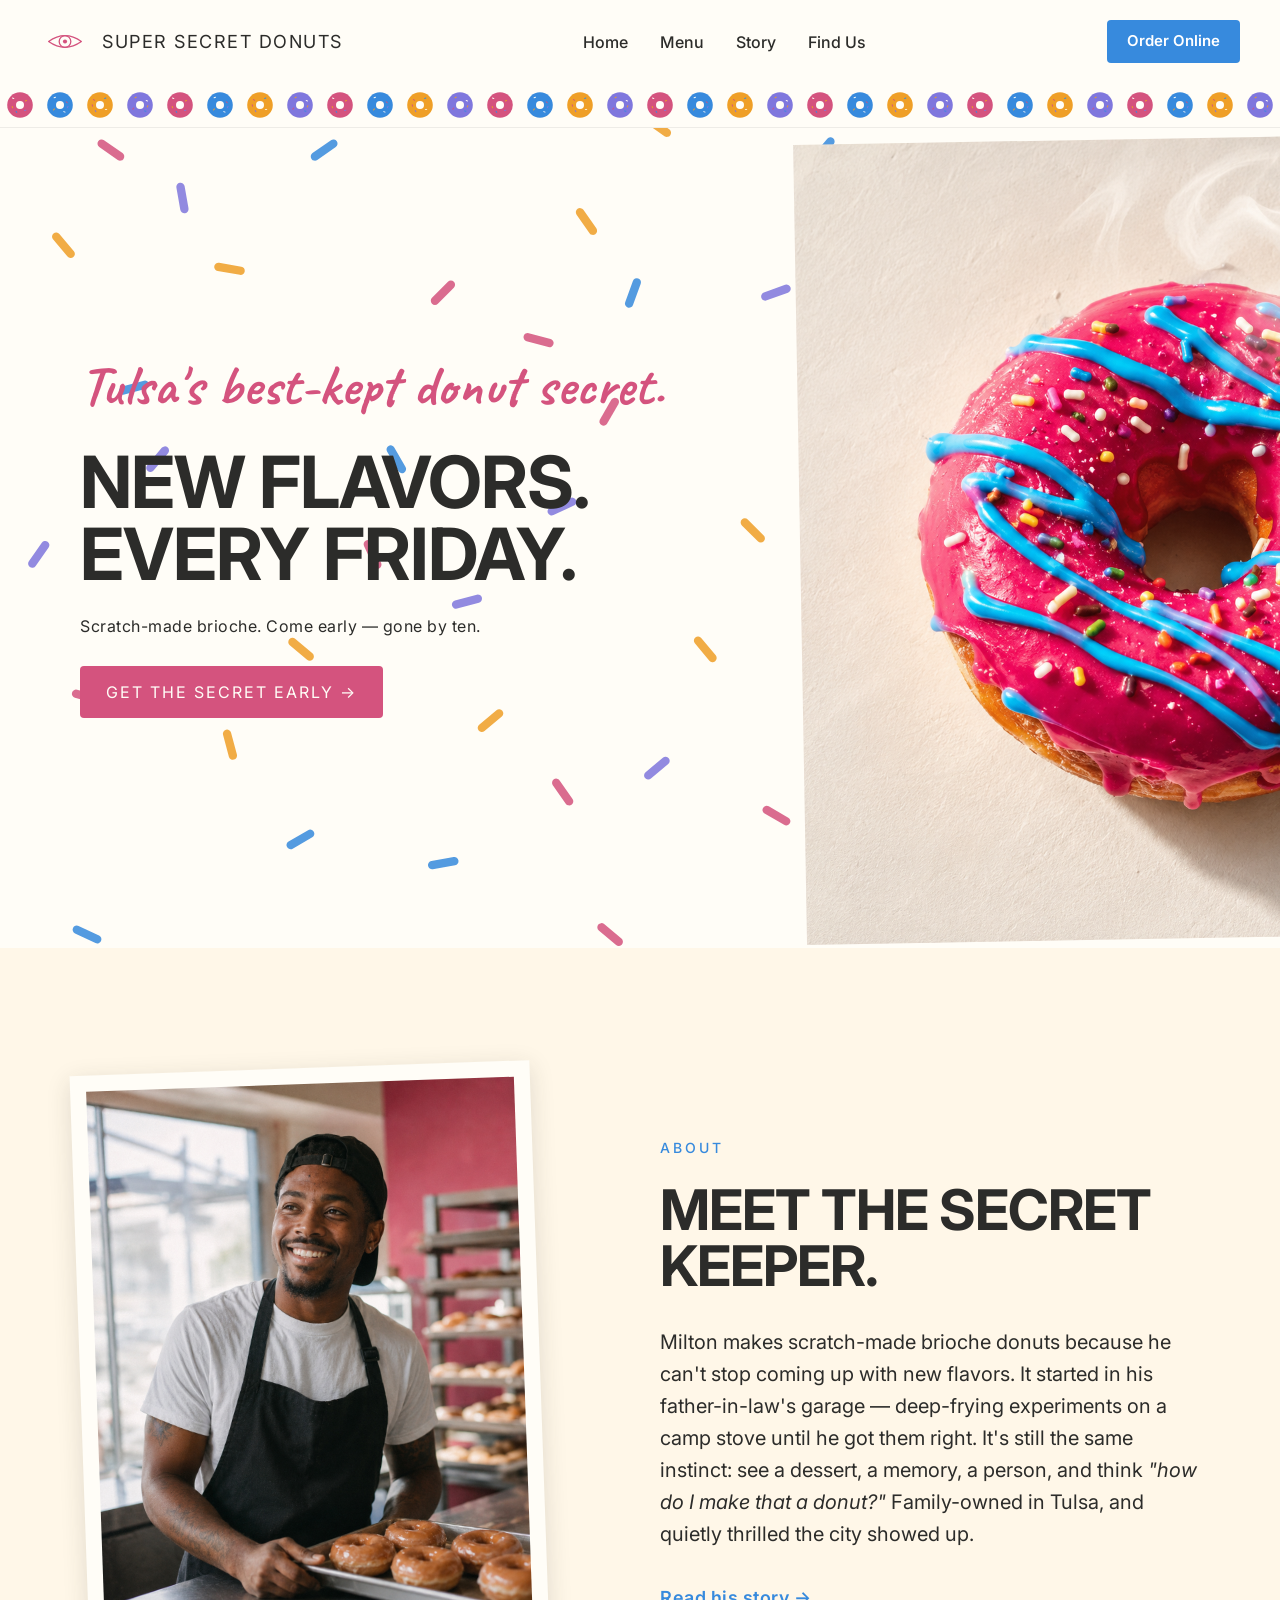
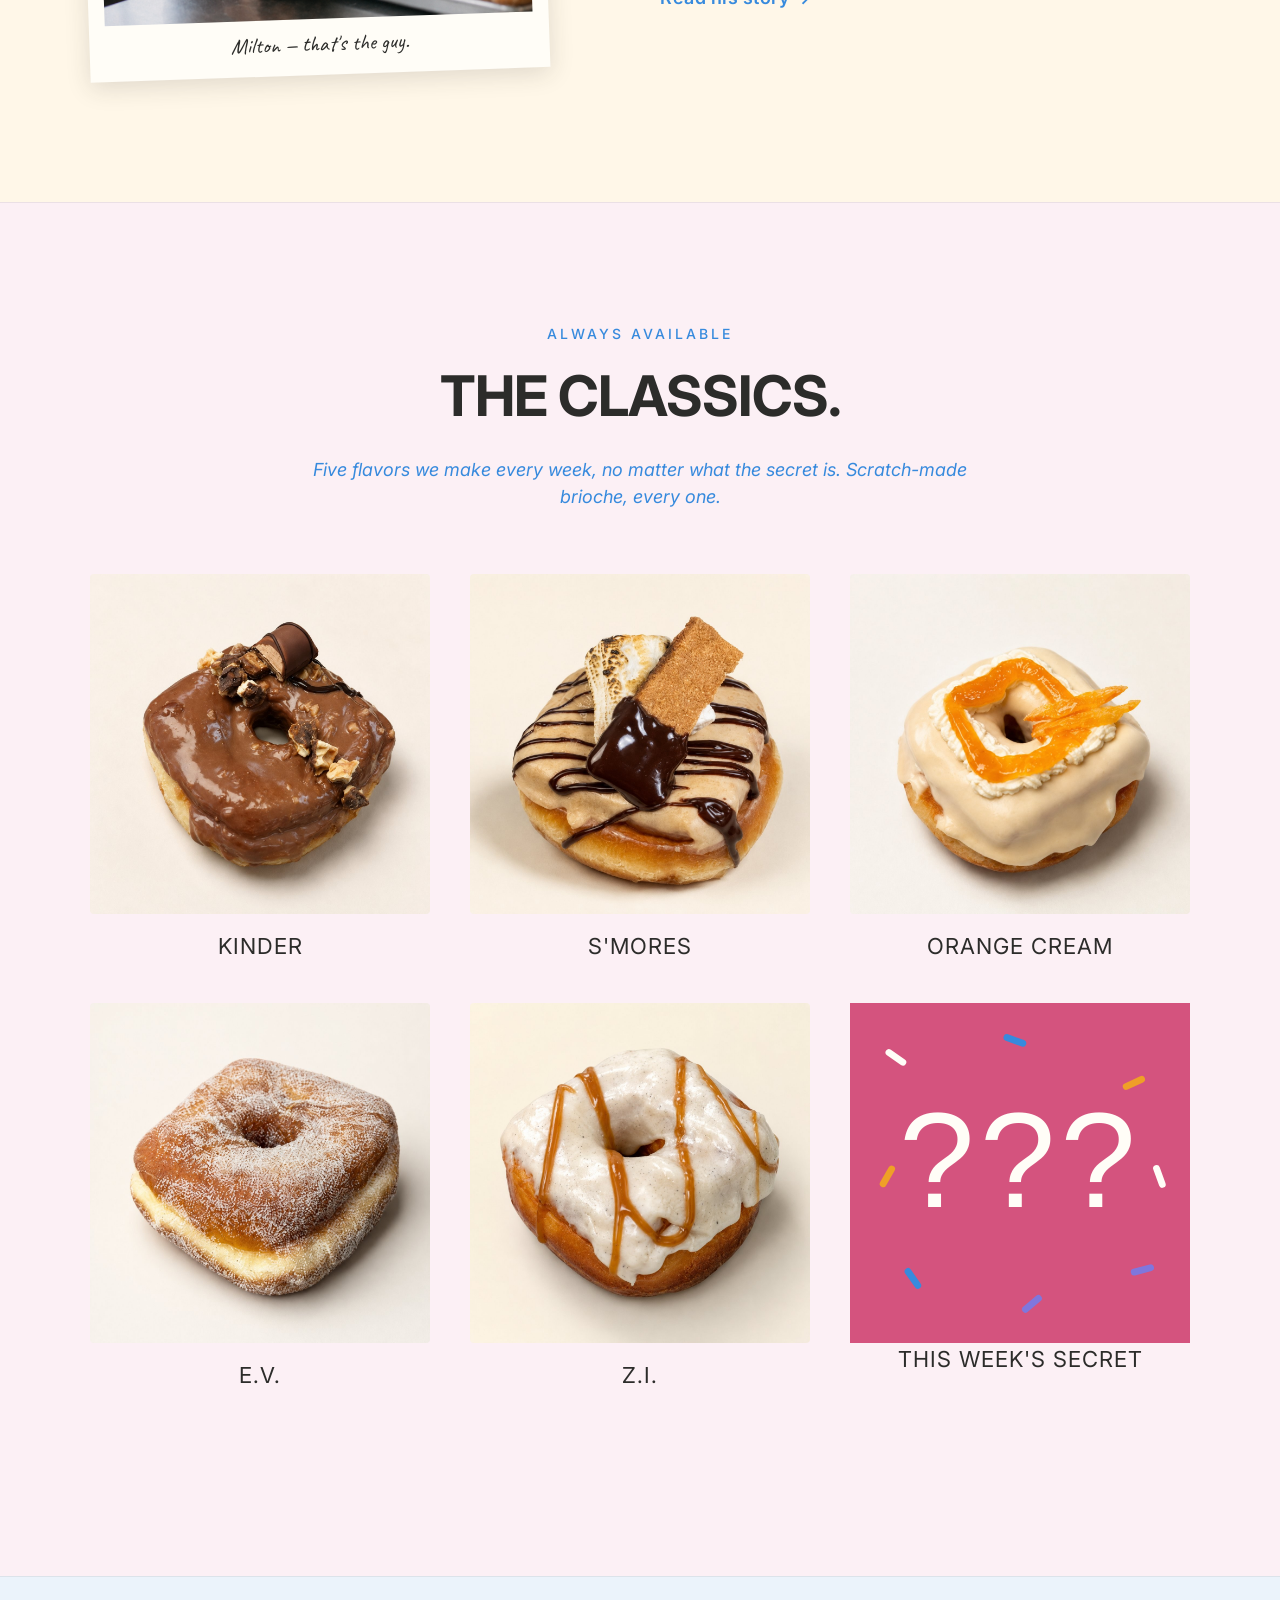
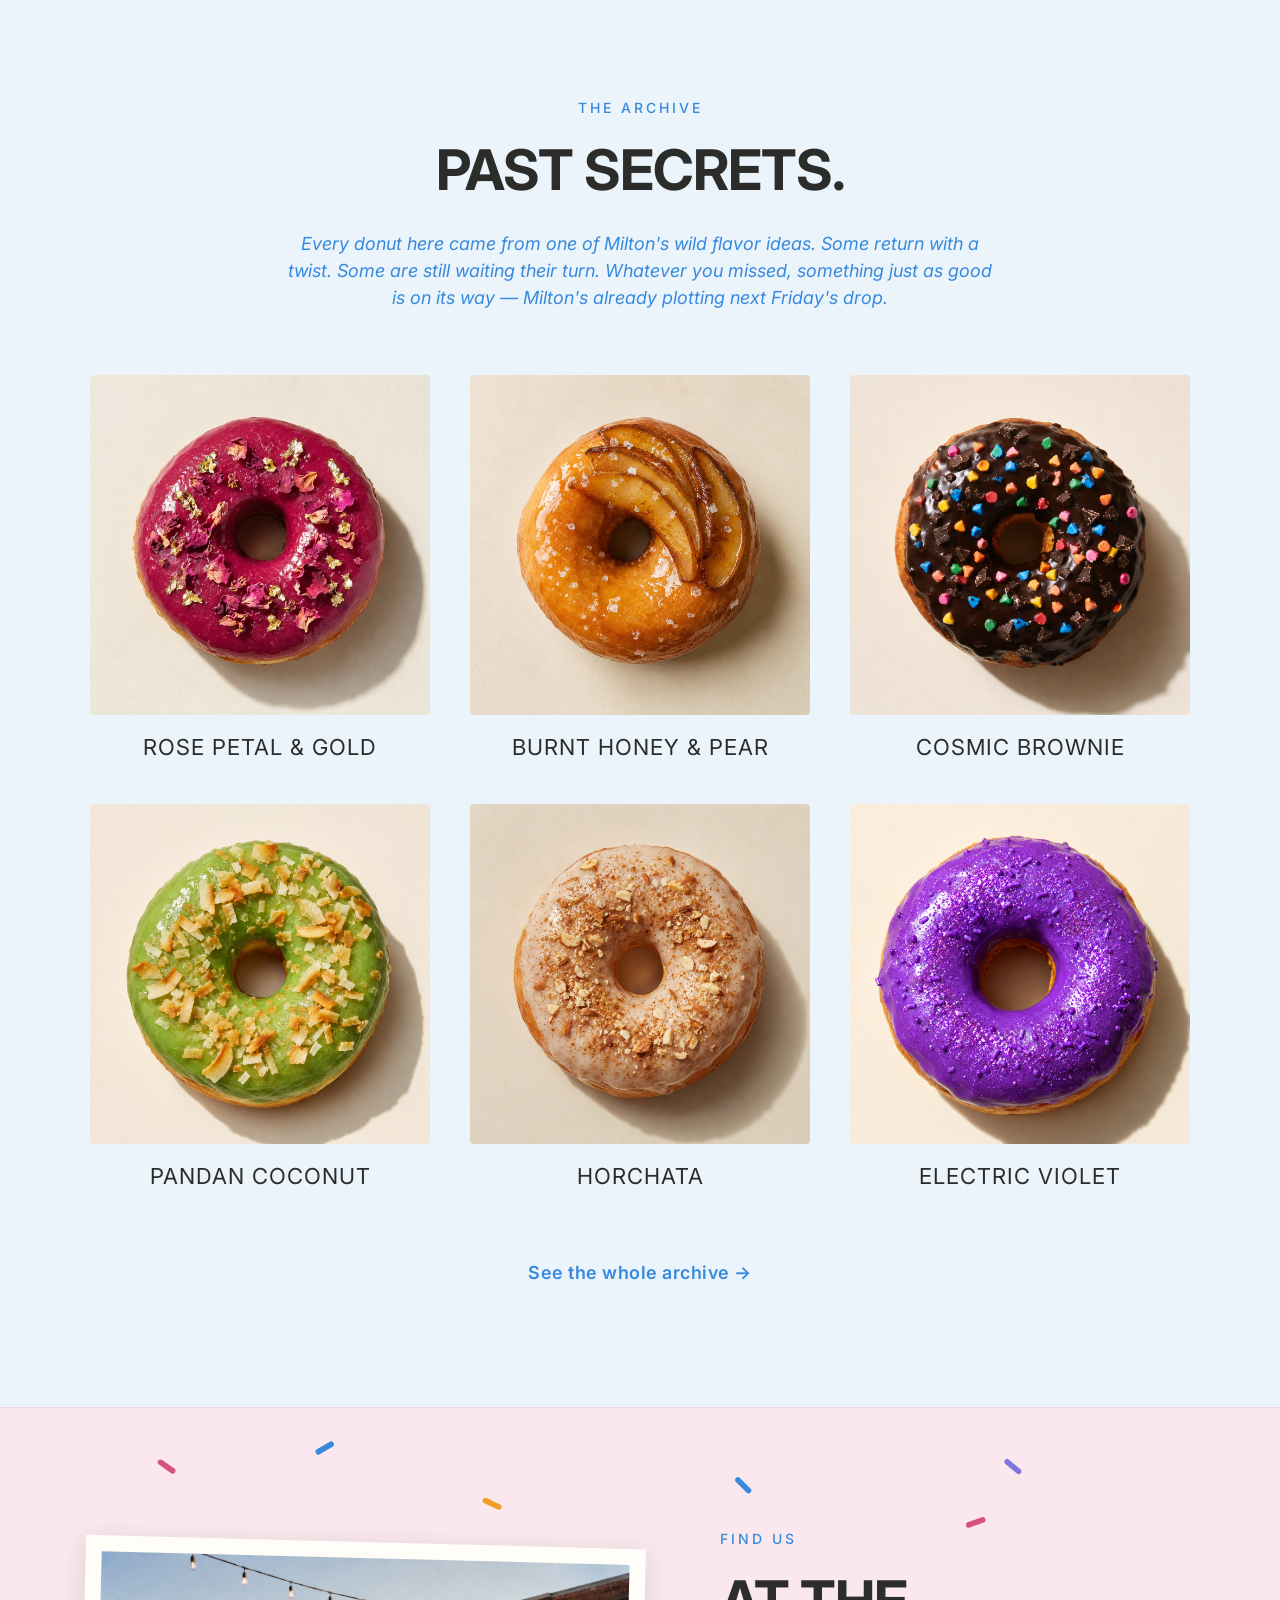
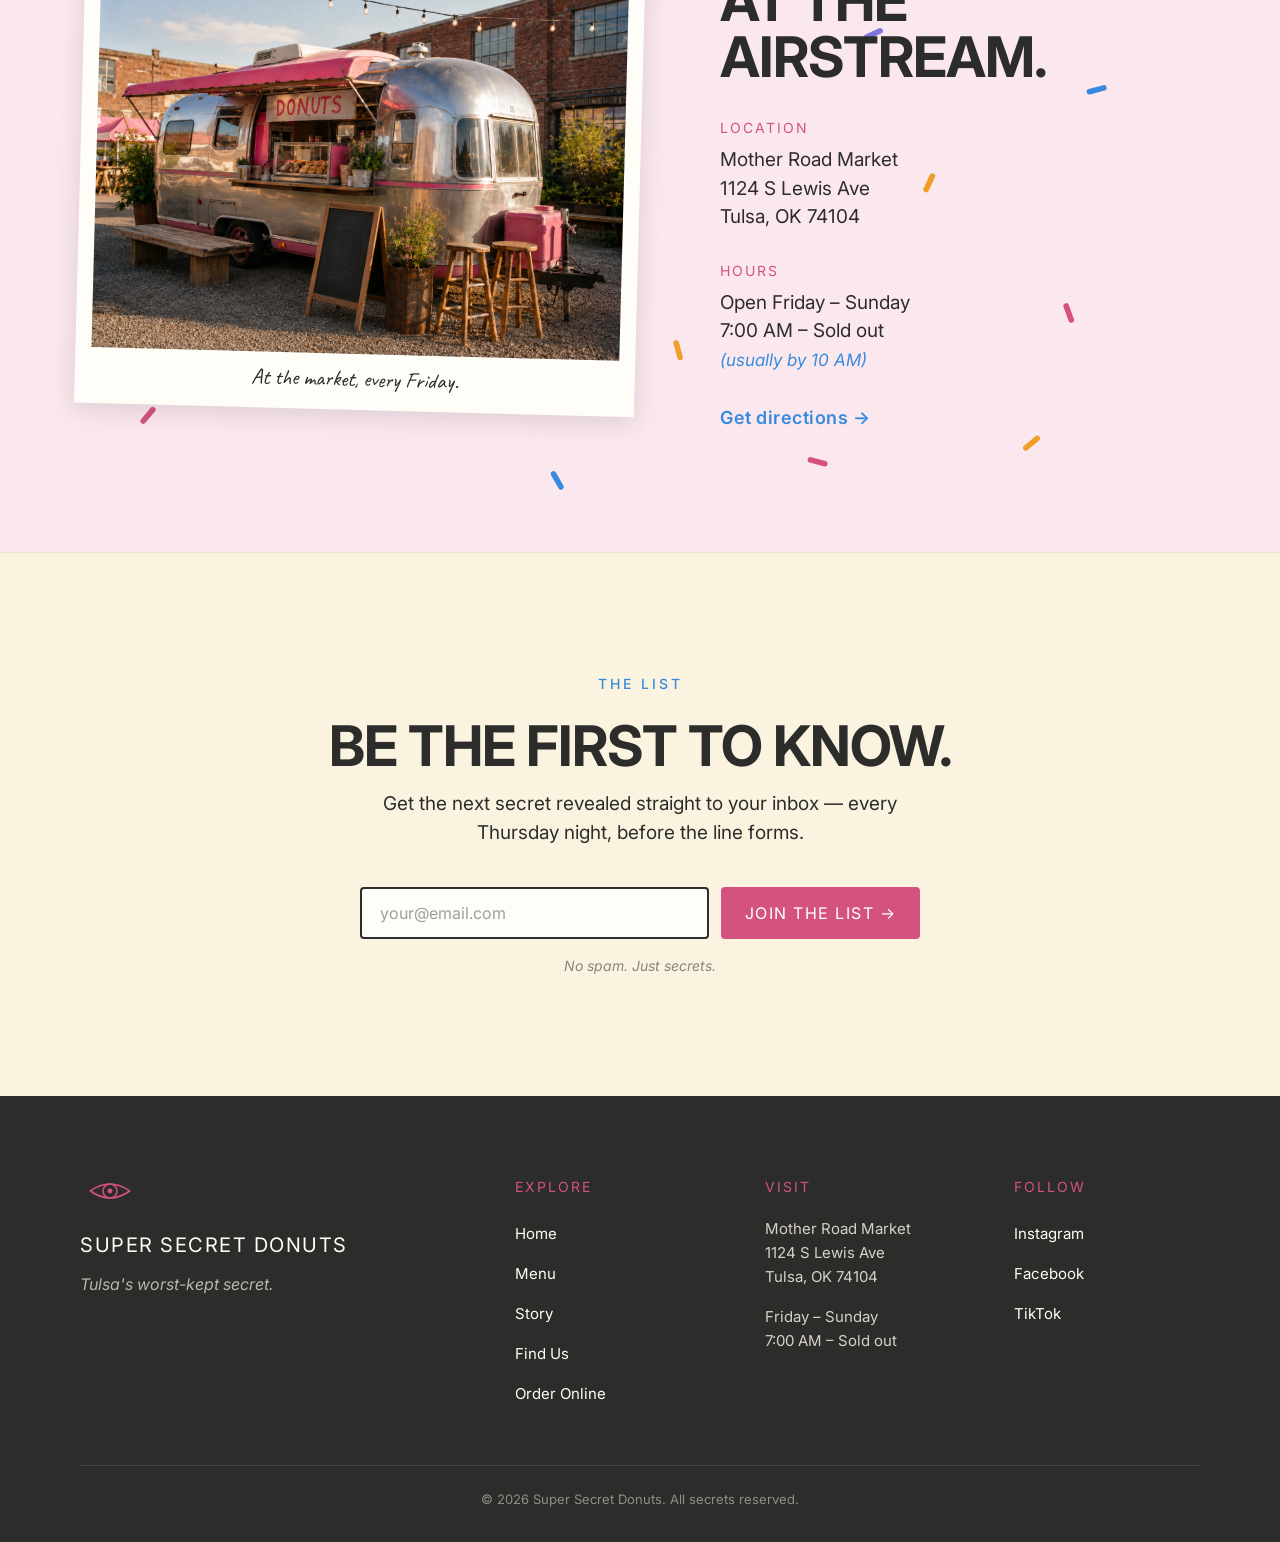
==== commit 1ef7ed8c: "v 4 lede simplify text" ====
--- a/index.html
+++ b/index.html
@@ -16,7 +16,7 @@
 .hero-sprinkles {
   position: absolute;
   top: 0; left: 0;
-  width: 100%;
+  width: 130%;
   height: 100%;
   pointer-events: none;
   z-index: 0;
@@ -38,11 +38,11 @@
 /* Hero brand line — Caveat magenta, sits above the eyebrow */
 .hero-brand-line {
   font-family: 'Caveat', cursive;
-  font-size: 42px;
+  font-size: 56px;
   font-weight: 700;
   color: var(--magenta);
   line-height: 1;
-  margin-bottom: 24px;
+  margin-bottom: 32px;
 }
 
 /* Tighten overline spacing since brand line sits above */
@@ -141,7 +141,7 @@
     flex-direction: column !important;
   }
   .hero-brand-line {
-    font-size: 32px;
+    font-size: 38px;
   }
   .hero-text .subtitle {
     font-size: 22px;
@@ -270,13 +270,32 @@
 <rect x="580" y="540" width="26" height="7" rx="3.5" fill="#EF9F27" transform="rotate(50 593 544)"/>
 <rect x="280" y="860" width="26" height="7" rx="3.5" fill="#7F77DD" transform="rotate(-15 293 864)"/>
 <rect x="460" y="660" width="26" height="7" rx="3.5" fill="#D4537E" transform="rotate(55 473 664)"/>
+<rect x="780" y="80" width="26" height="7" rx="3.5" fill="#D4537E" transform="rotate(-25 793 84)"/>
+<rect x="900" y="180" width="26" height="7" rx="3.5" fill="#378ADD" transform="rotate(40 913 184)"/>
+<rect x="1040" y="120" width="26" height="7" rx="3.5" fill="#EF9F27" transform="rotate(-10 1053 124)"/>
+<rect x="820" y="280" width="26" height="7" rx="3.5" fill="#7F77DD" transform="rotate(50 833 284)"/>
+<rect x="960" y="360" width="26" height="7" rx="3.5" fill="#D4537E" transform="rotate(-45 973 364)"/>
+<rect x="1120" y="260" width="26" height="7" rx="3.5" fill="#378ADD" transform="rotate(20 1133 264)"/>
+<rect x="780" y="440" width="26" height="7" rx="3.5" fill="#EF9F27" transform="rotate(-30 793 444)"/>
+<rect x="900" y="540" width="26" height="7" rx="3.5" fill="#7F77DD" transform="rotate(65 913 544)"/>
+<rect x="1060" y="480" width="26" height="7" rx="3.5" fill="#D4537E" transform="rotate(-15 1073 484)"/>
+<rect x="820" y="640" width="26" height="7" rx="3.5" fill="#378ADD" transform="rotate(45 833 644)"/>
+<rect x="980" y="720" width="26" height="7" rx="3.5" fill="#EF9F27" transform="rotate(-55 993 724)"/>
+<rect x="1140" y="620" width="26" height="7" rx="3.5" fill="#7F77DD" transform="rotate(30 1153 624)"/>
+<rect x="860" y="820" width="26" height="7" rx="3.5" fill="#D4537E" transform="rotate(-20 873 824)"/>
+<rect x="1020" y="60" width="26" height="7" rx="3.5" fill="#7F77DD" transform="rotate(60 1033 64)"/>
+<rect x="1180" y="380" width="26" height="7" rx="3.5" fill="#EF9F27" transform="rotate(-40 1193 384)"/>
+<rect x="1100" y="800" width="26" height="7" rx="3.5" fill="#378ADD" transform="rotate(15 1113 804)"/>
+<rect x="740" y="200" width="26" height="7" rx="3.5" fill="#EF9F27" transform="rotate(75 753 204)"/>
+<rect x="740" y="580" width="26" height="7" rx="3.5" fill="#D4537E" transform="rotate(0 753 584)"/>
+<rect x="1240" y="180" width="26" height="7" rx="3.5" fill="#7F77DD" transform="rotate(-50 1253 184)"/>
+<rect x="1280" y="520" width="26" height="7" rx="3.5" fill="#378ADD" transform="rotate(25 1293 524)"/>
+<rect x="1320" y="320" width="26" height="7" rx="3.5" fill="#EF9F27" transform="rotate(-65 1333 324)"/>
 </svg>
 <div class="hero-text">
 <p class="hero-brand-line">Tulsa's best-kept donut secret.</p>
-<p class="overline">THIS WEEK'S EXPERIMENT <span class="arrow">&darr;</span></p>
 <h1 class="headline">NEW FLAVORS.<br/>EVERY FRIDAY.</h1>
-<p class="subtitle">Milton's been experimenting again.</p>
-<p class="hero-explainer">Scratch-made brioche. Revealed Friday morning. Gone by ten.</p>
+<p class="hero-explainer">Scratch-made brioche. Come early — gone by ten.</p>
 <a href="#newsletter" class="hero-cta">GET THE SECRET EARLY &rarr;</a>
 </div>
 <div class="hero-image">
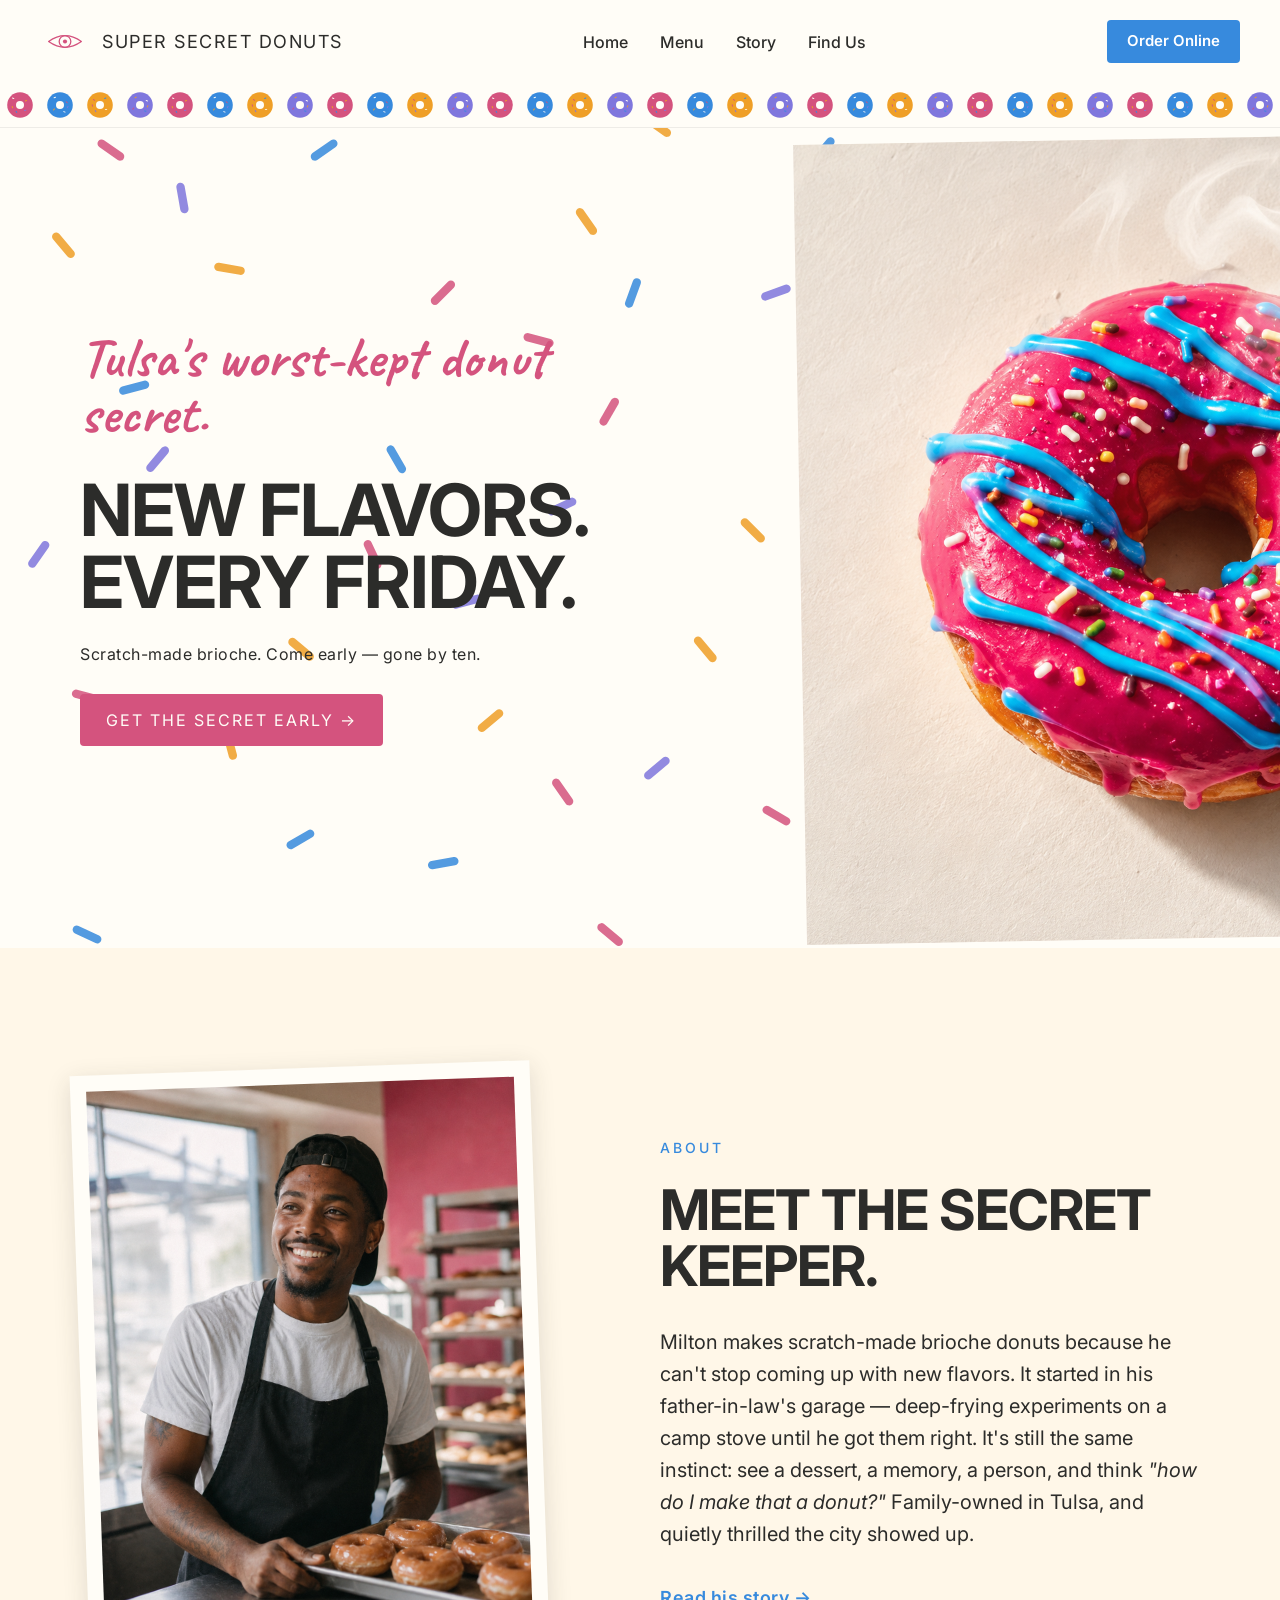
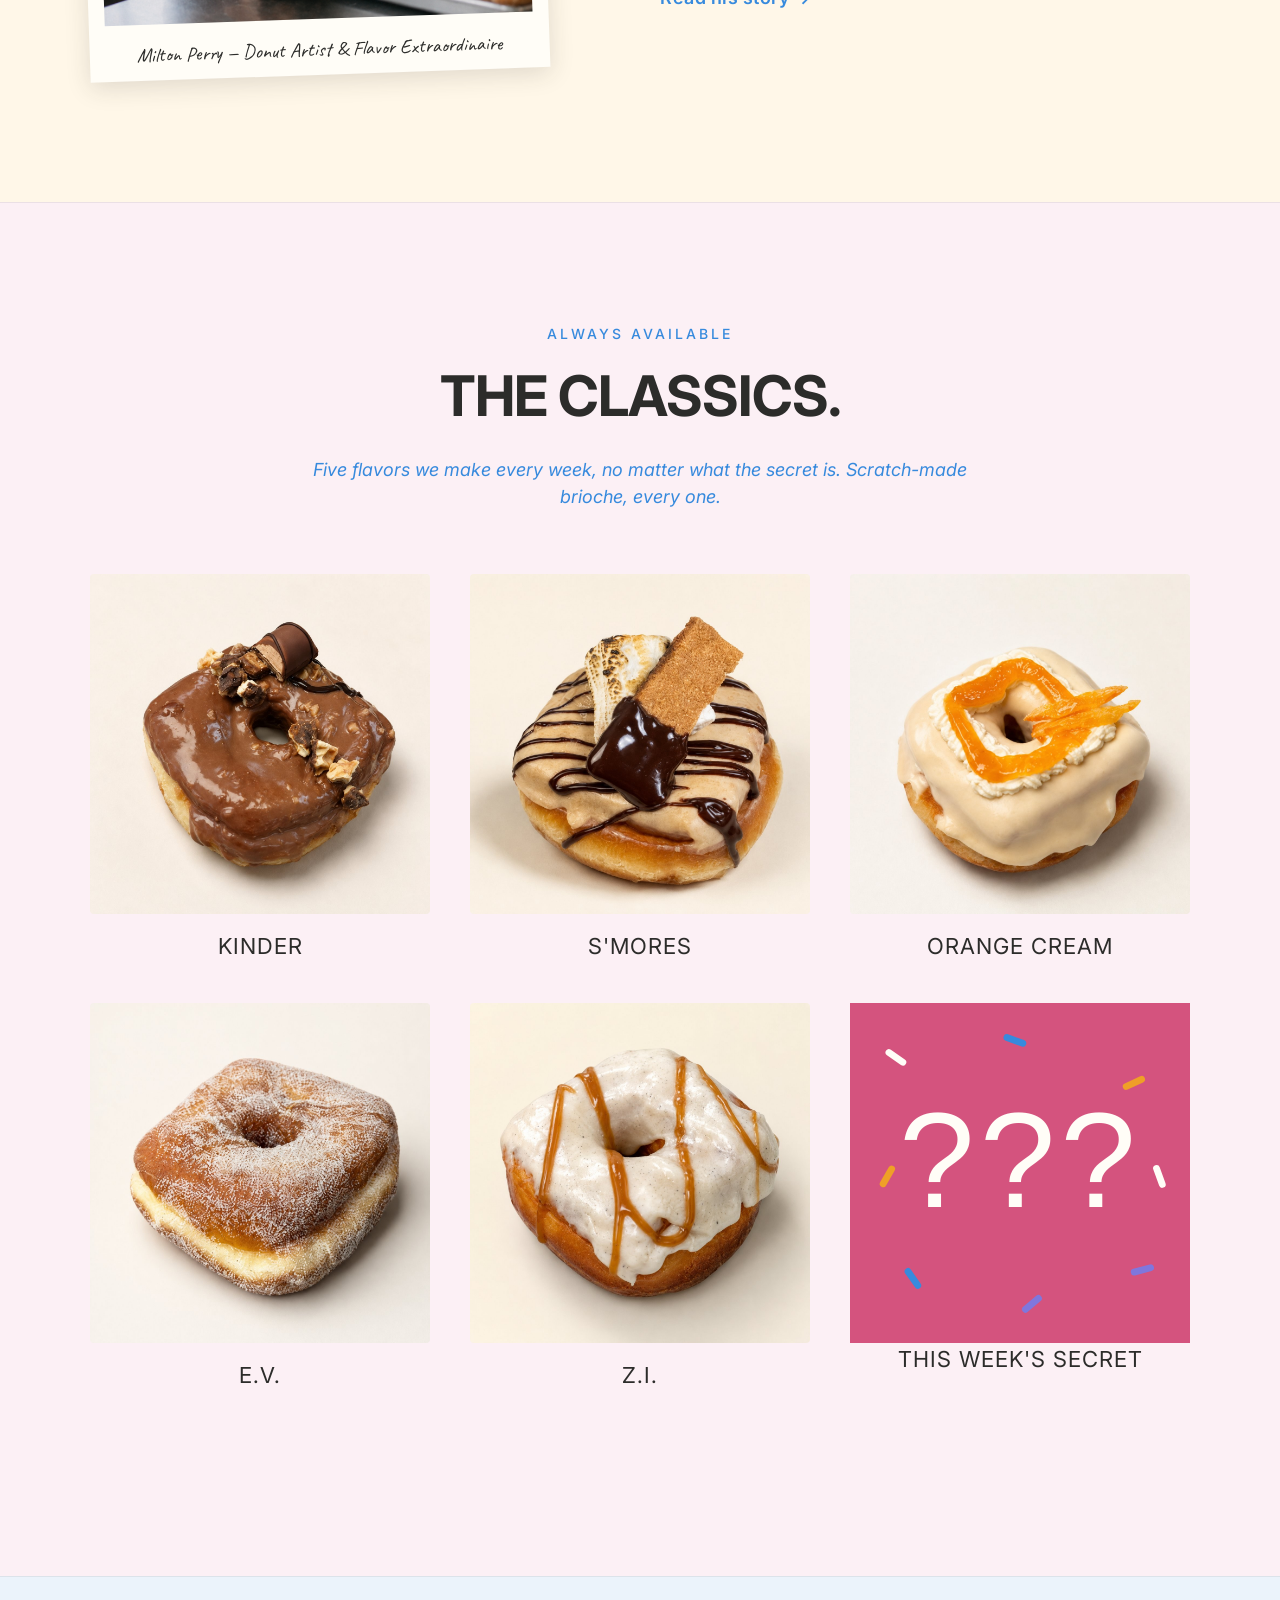
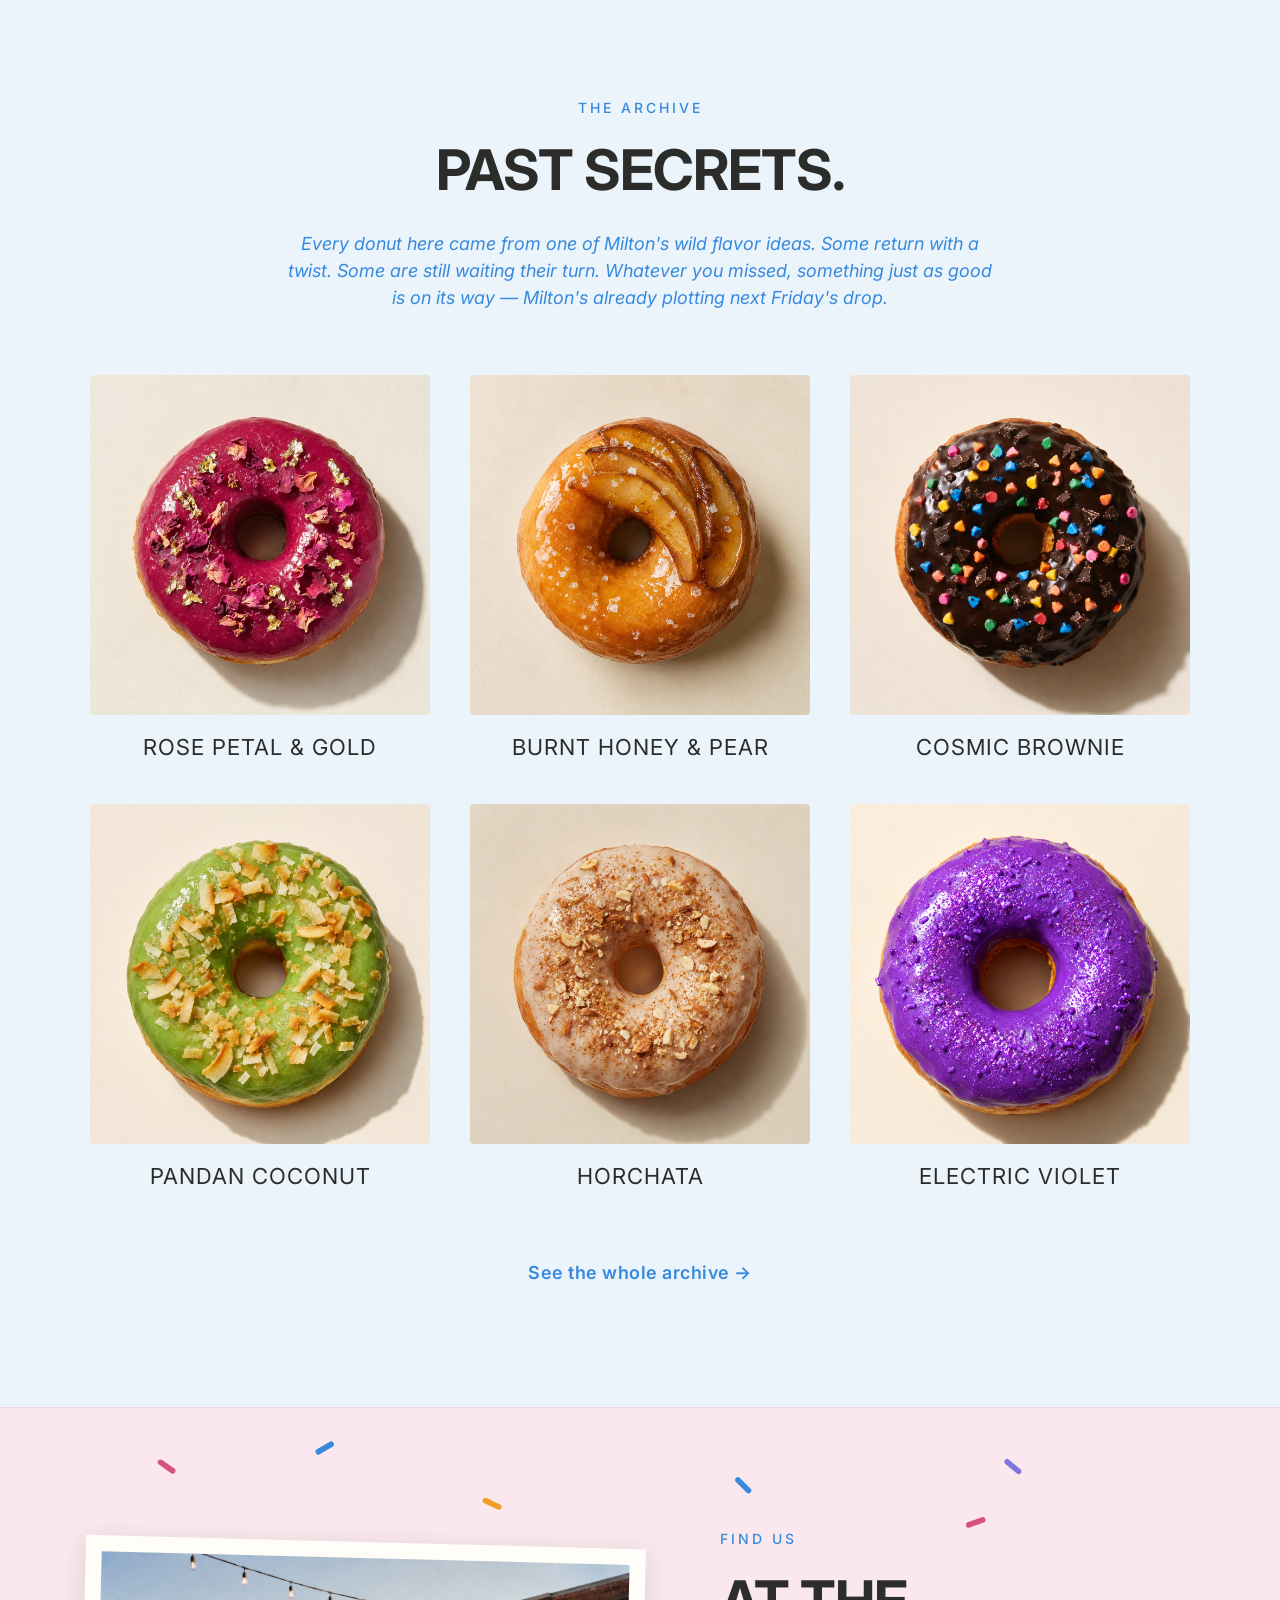
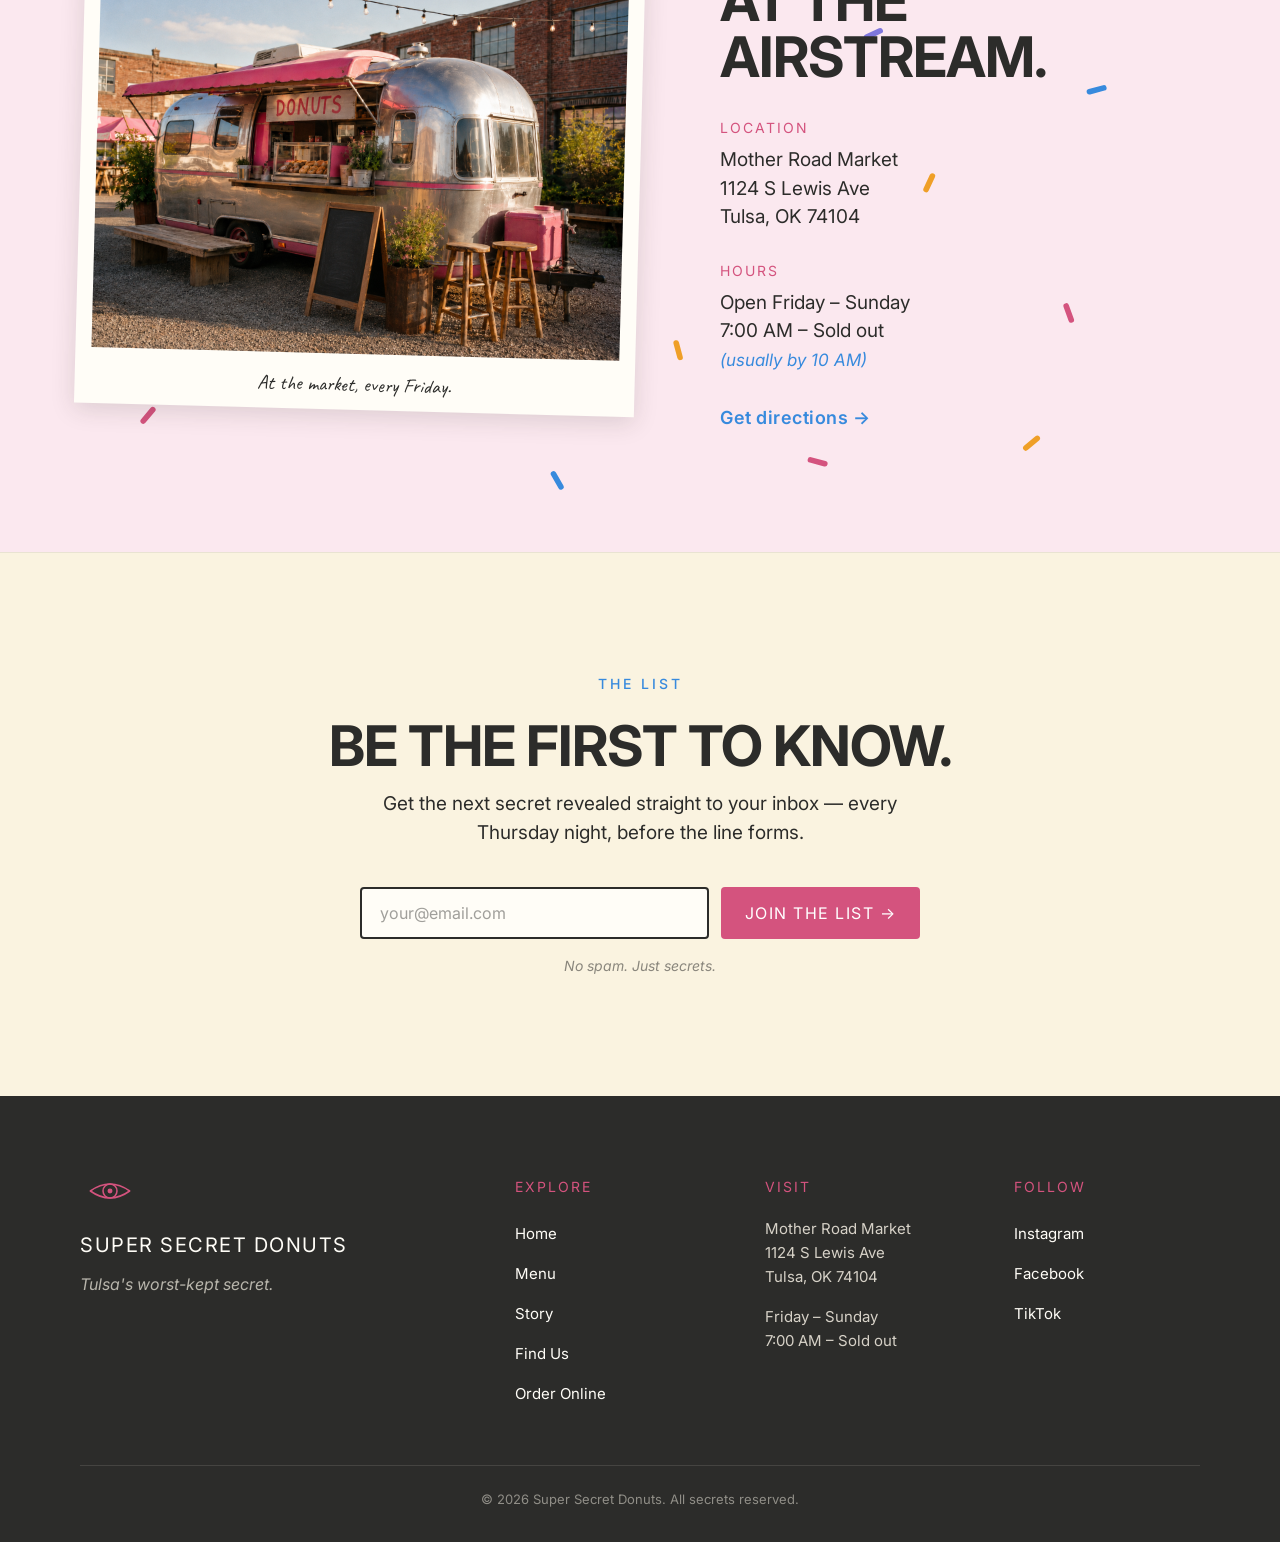
==== commit f7aaef3d: "v 5 worst kept secret" ====
--- a/index.html
+++ b/index.html
@@ -100,12 +100,13 @@
 .polaroid-caption {
   position: absolute;
   bottom: 14px;
-  left: 0;
-  right: 0;
+  left: 12px;
+  right: 12px;
   text-align: center;
   font-family: 'Caveat', cursive;
-  font-size: 22px;
+  font-size: 20px;
   color: var(--charcoal);
+  line-height: 1.1;
 }
 .about-image .polaroid {
   transform: rotate(-2deg);
@@ -293,7 +294,7 @@
 <rect x="1320" y="320" width="26" height="7" rx="3.5" fill="#EF9F27" transform="rotate(-65 1333 324)"/>
 </svg>
 <div class="hero-text">
-<p class="hero-brand-line">Tulsa's best-kept donut secret.</p>
+<p class="hero-brand-line">Tulsa's worst-kept donut secret.</p>
 <h1 class="headline">NEW FLAVORS.<br/>EVERY FRIDAY.</h1>
 <p class="hero-explainer">Scratch-made brioche. Come early — gone by ten.</p>
 <a href="#newsletter" class="hero-cta">GET THE SECRET EARLY &rarr;</a>
@@ -316,7 +317,7 @@
 <div class="about-image">
 <div class="polaroid">
 <img src="founder.jpg" alt="Milton Perry, founder of Super Secret Donuts, smiling and holding a tray of glazed donuts" />
-<span class="polaroid-caption">Milton — that's the guy.</span>
+<span class="polaroid-caption">Milton Perry — Donut Artist &amp; Flavor Extraordinaire</span>
 </div>
 </div>
 </section>
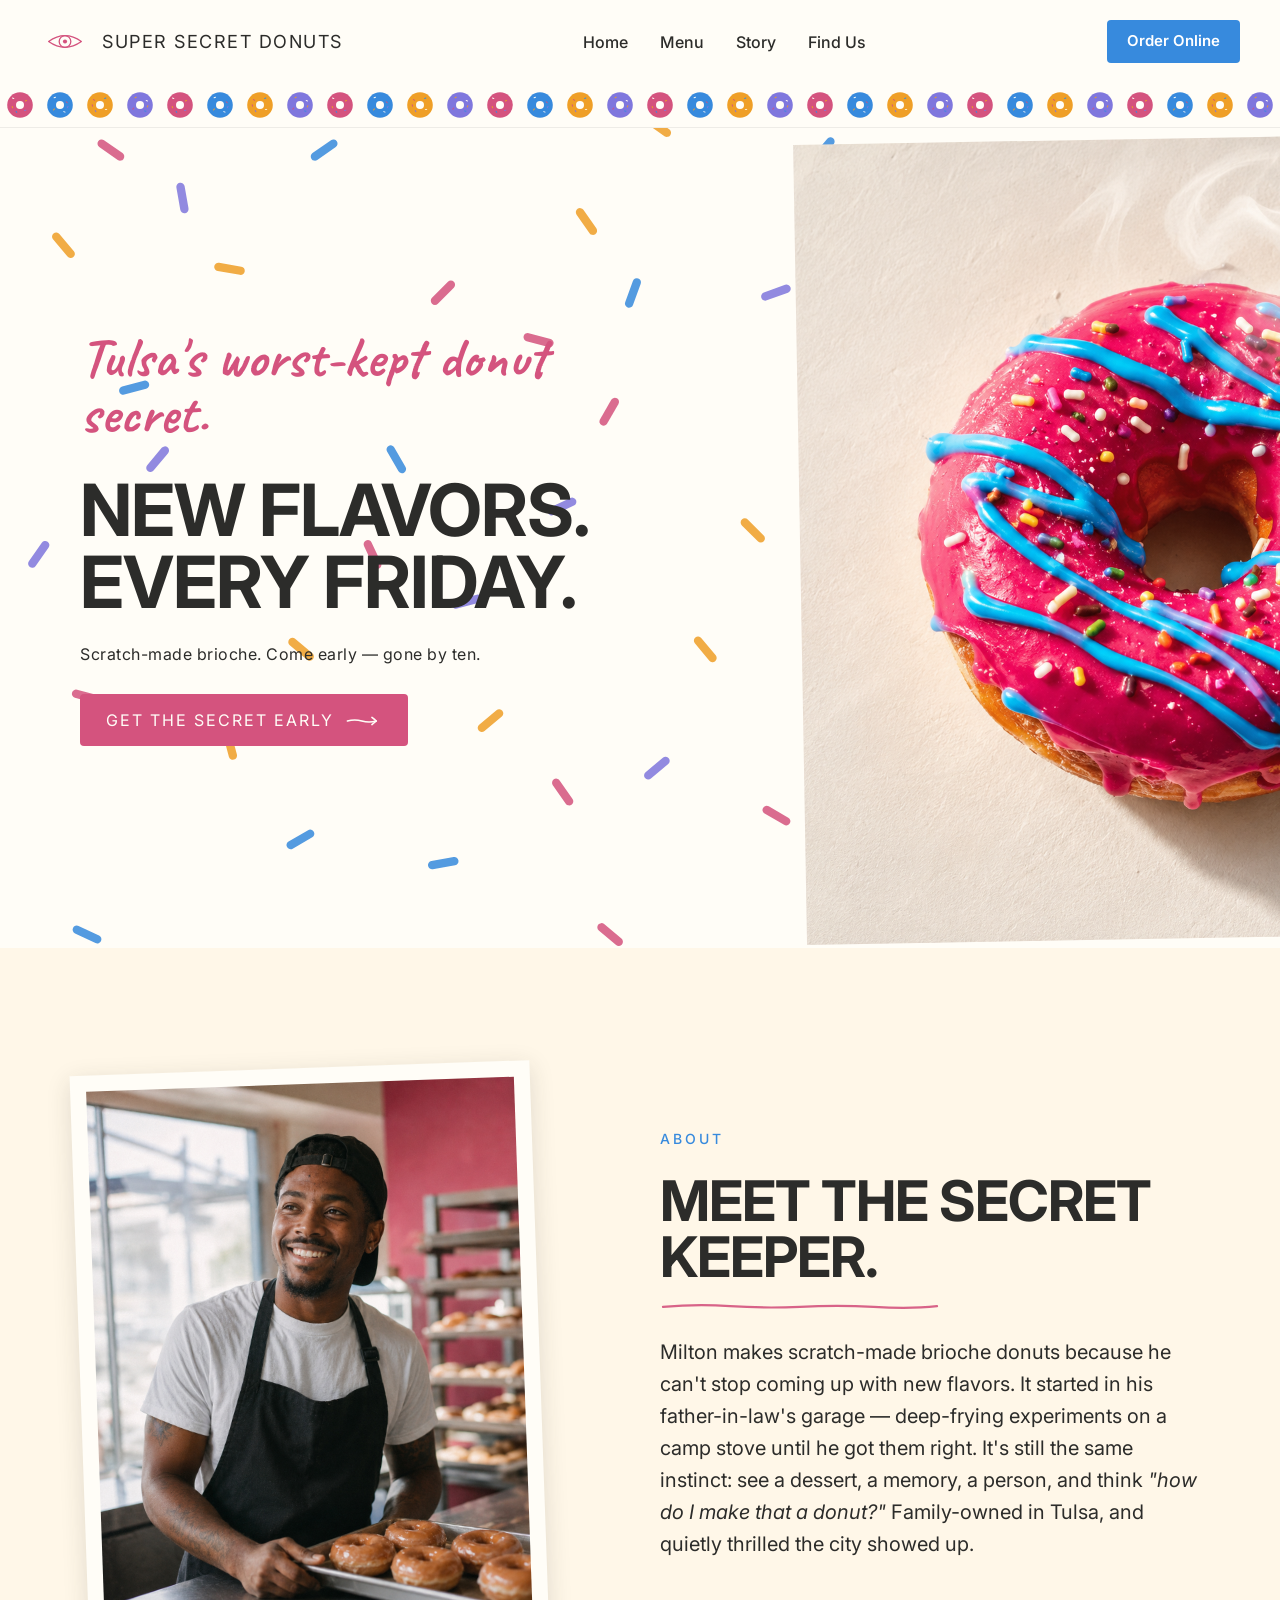
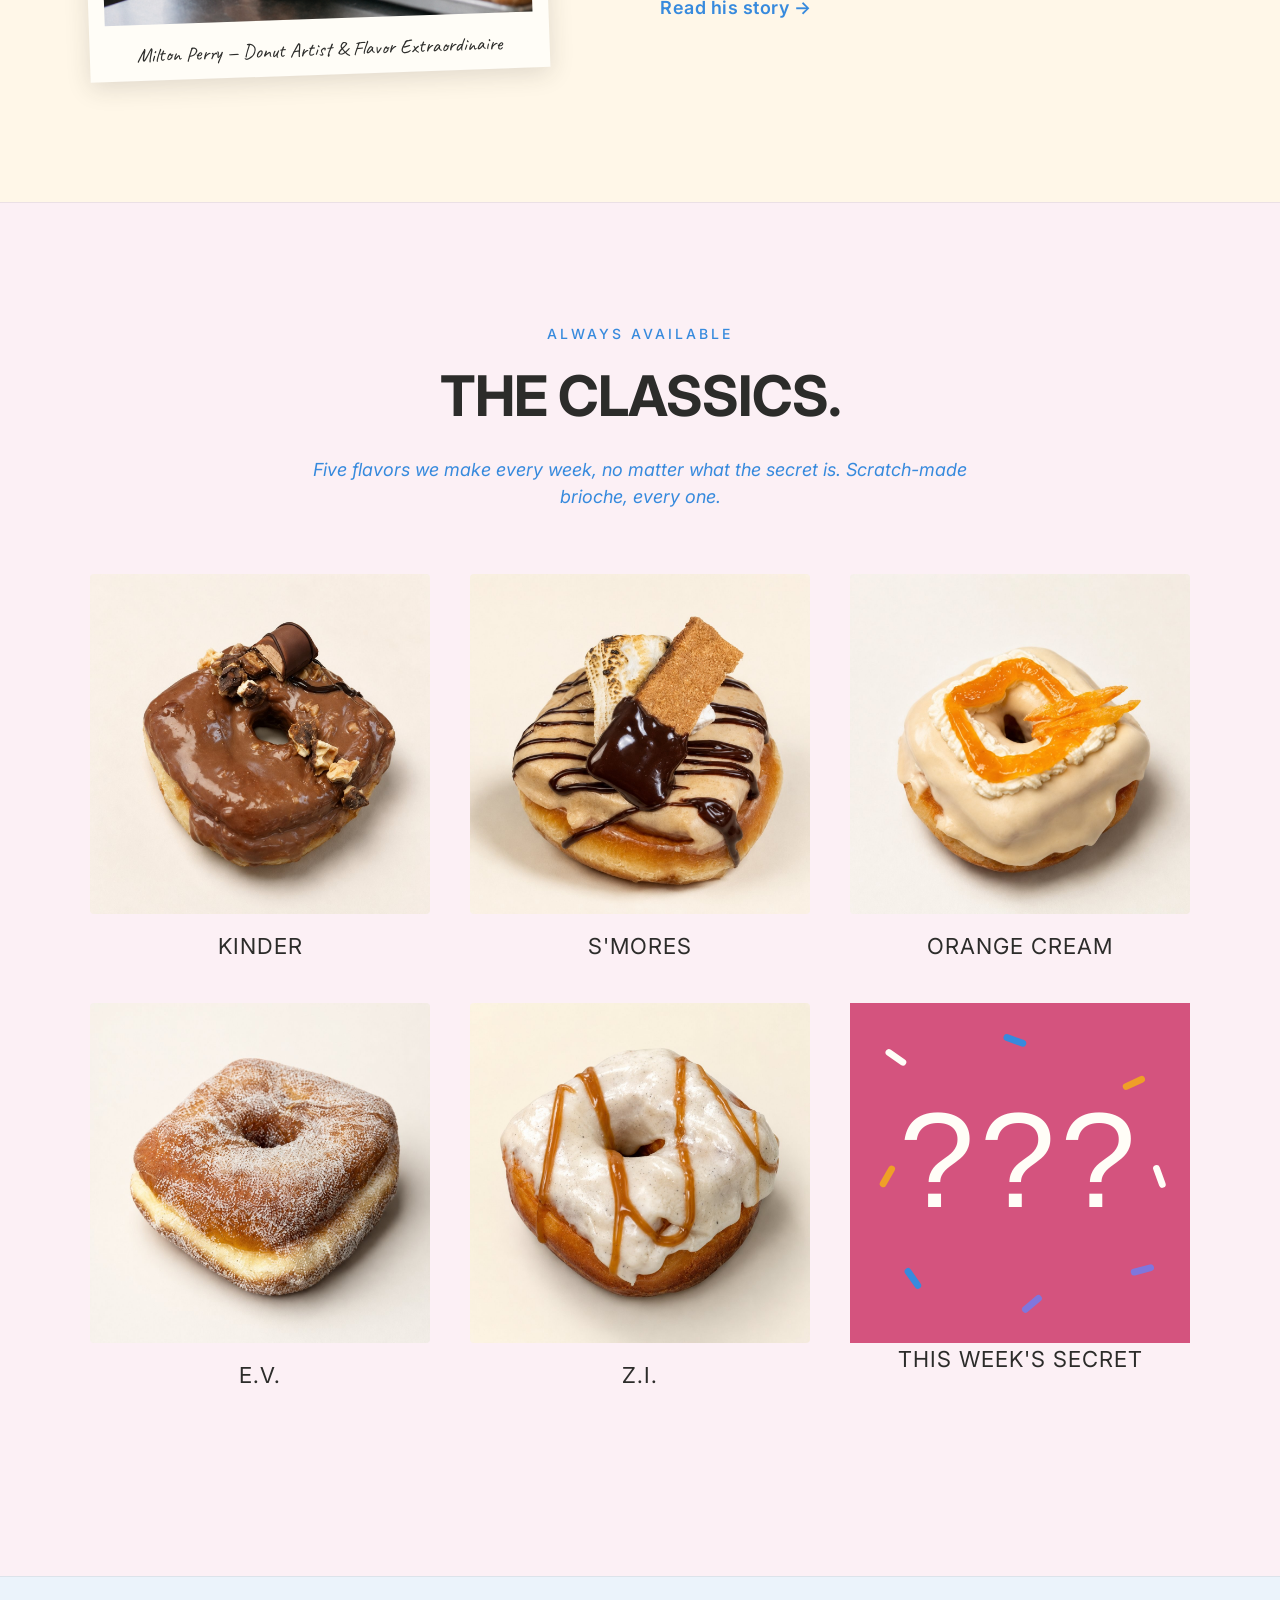
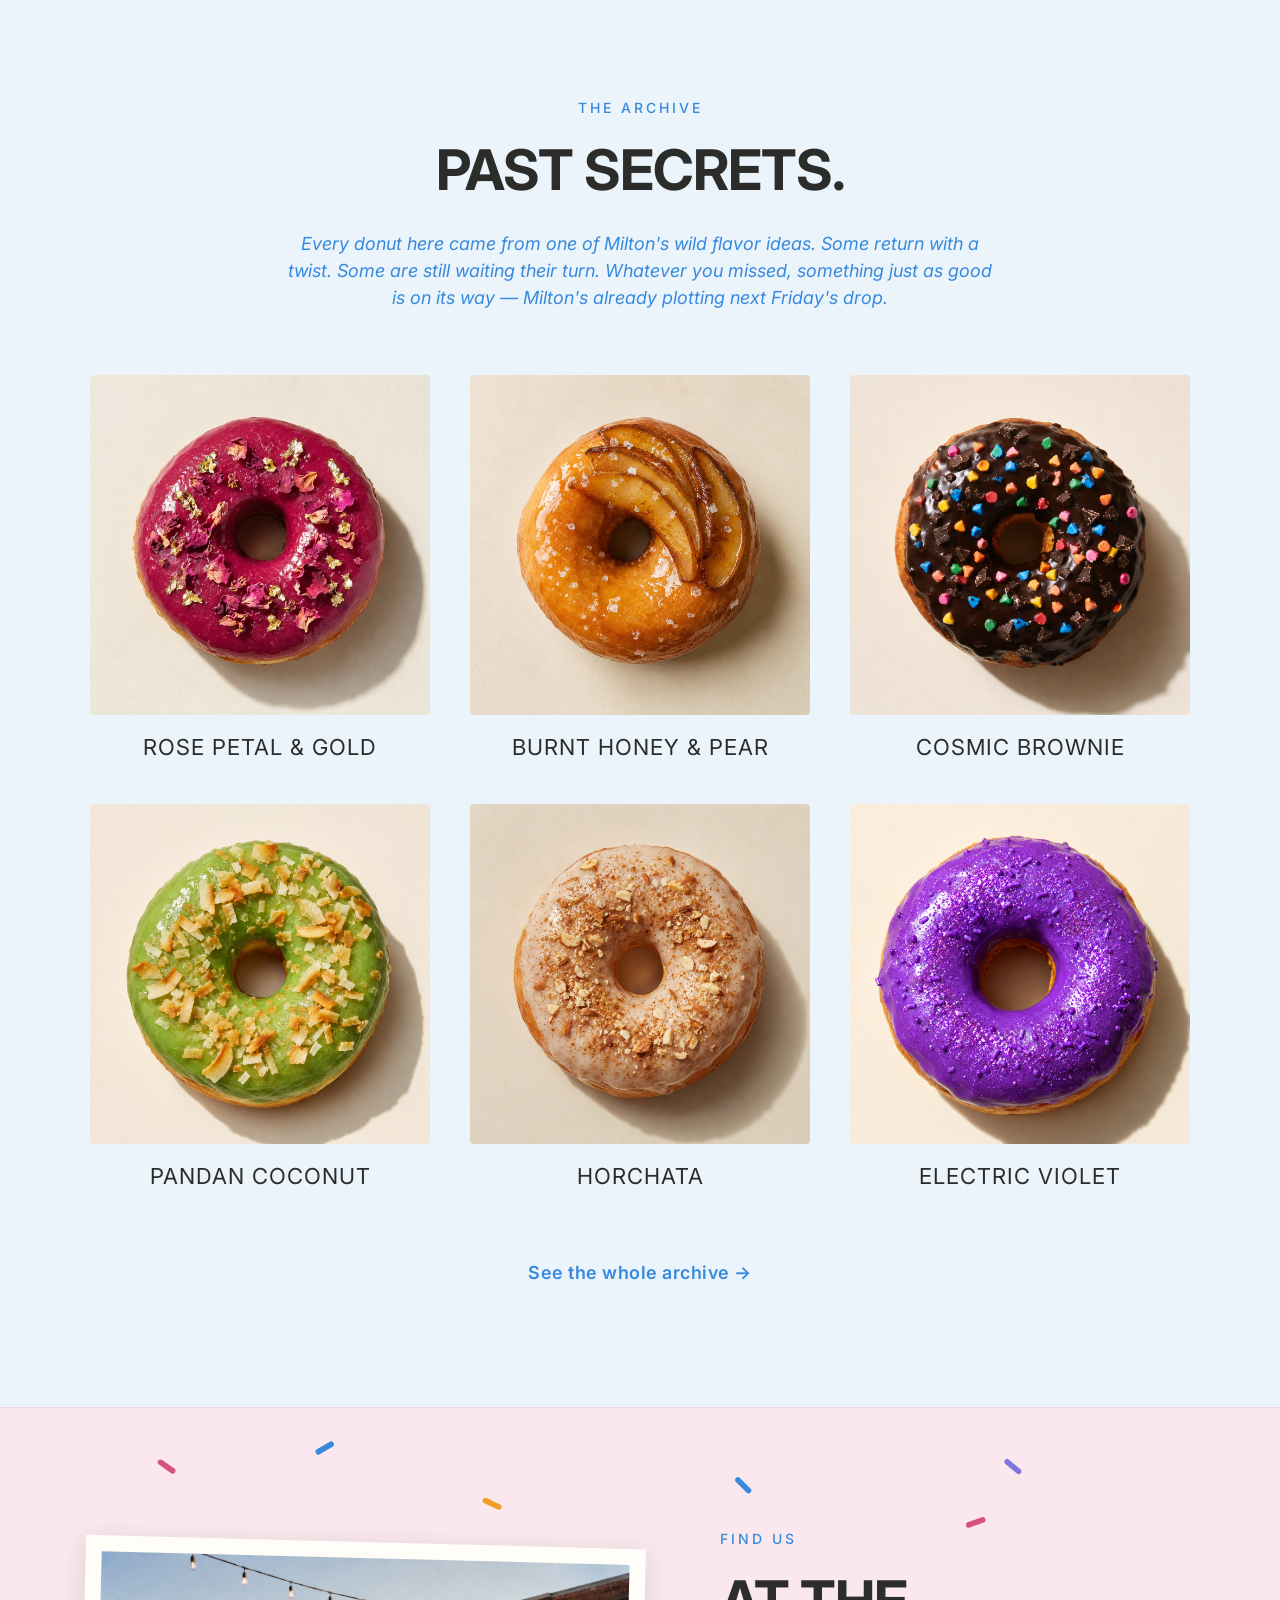
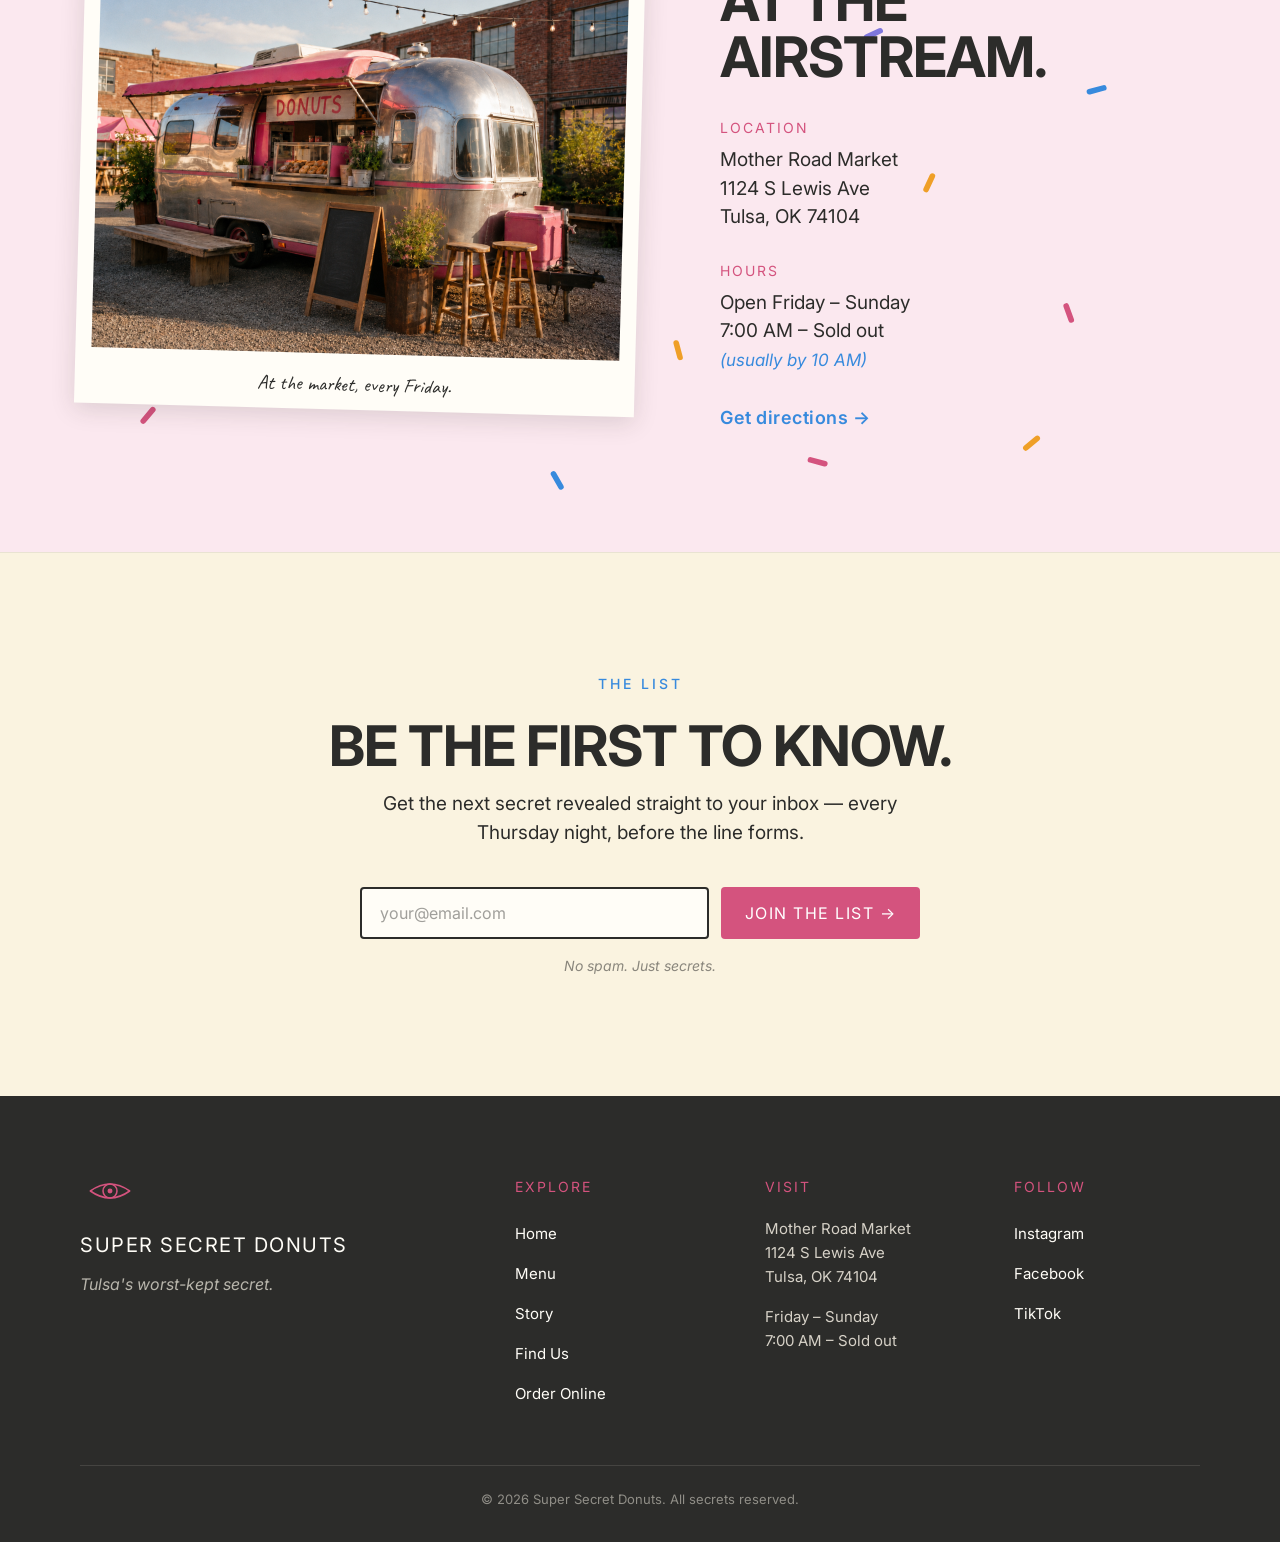
==== commit af69f943: "Add files via upload" ====
--- a/index.html
+++ b/index.html
@@ -75,6 +75,26 @@
 .hero-cta:hover {
   background-color: #B8426A;
   transform: translateX(4px);
+}
+
+/* Hand-drawn underline under About headline */
+.hand-underline {
+  display: block;
+  width: 280px;
+  max-width: 70%;
+  height: auto;
+  margin-top: -16px;
+  margin-bottom: 24px;
+  opacity: 0.9;
+}
+
+/* Hand-drawn arrow inside hero CTA */
+.hand-arrow {
+  display: inline-block;
+  width: 36px;
+  height: 12px;
+  vertical-align: middle;
+  margin-left: 6px;
 }
 
 /* About section — warm cream background, image flipped LEFT */
@@ -297,7 +317,7 @@
 <p class="hero-brand-line">Tulsa's worst-kept donut secret.</p>
 <h1 class="headline">NEW FLAVORS.<br/>EVERY FRIDAY.</h1>
 <p class="hero-explainer">Scratch-made brioche. Come early — gone by ten.</p>
-<a href="#newsletter" class="hero-cta">GET THE SECRET EARLY &rarr;</a>
+<a href="#newsletter" class="hero-cta">GET THE SECRET EARLY <svg class="hand-arrow" viewBox="0 0 50 16" xmlns="http://www.w3.org/2000/svg" aria-hidden="true"><path d="M 2 8 Q 12 5, 22 8 T 42 8" stroke="currentColor" stroke-width="2.2" fill="none" stroke-linecap="round"/><path d="M 36 3 Q 41 7, 42 8 Q 41 9, 36 13" stroke="currentColor" stroke-width="2.2" fill="none" stroke-linecap="round" stroke-linejoin="round"/></svg></a>
 </div>
 <div class="hero-image">
 <img src="donut-hero.jpg" alt="A pink-glazed donut with electric blue icing drizzle and colorful sprinkles" />
@@ -309,6 +329,7 @@
 <div class="about-text">
 <p class="section-overline">ABOUT</p>
 <h2 class="section-headline">MEET THE SECRET KEEPER.</h2>
+<svg class="hand-underline" viewBox="0 0 380 14" xmlns="http://www.w3.org/2000/svg" aria-hidden="true"><path d="M 4 8 Q 50 4, 95 7 T 190 8 Q 240 5, 290 8 T 376 7" stroke="#D4537E" stroke-width="3" fill="none" stroke-linecap="round"/></svg>
 <p class="section-body">
 Milton makes scratch-made brioche donuts because he can't stop coming up with new flavors. It started in his father-in-law's garage &mdash; deep-frying experiments on a camp stove until he got them right. It's still the same instinct: see a dessert, a memory, a person, and think <em>"how do I make that a donut?"</em> Family-owned in Tulsa, and quietly thrilled the city showed up.
 </p>
